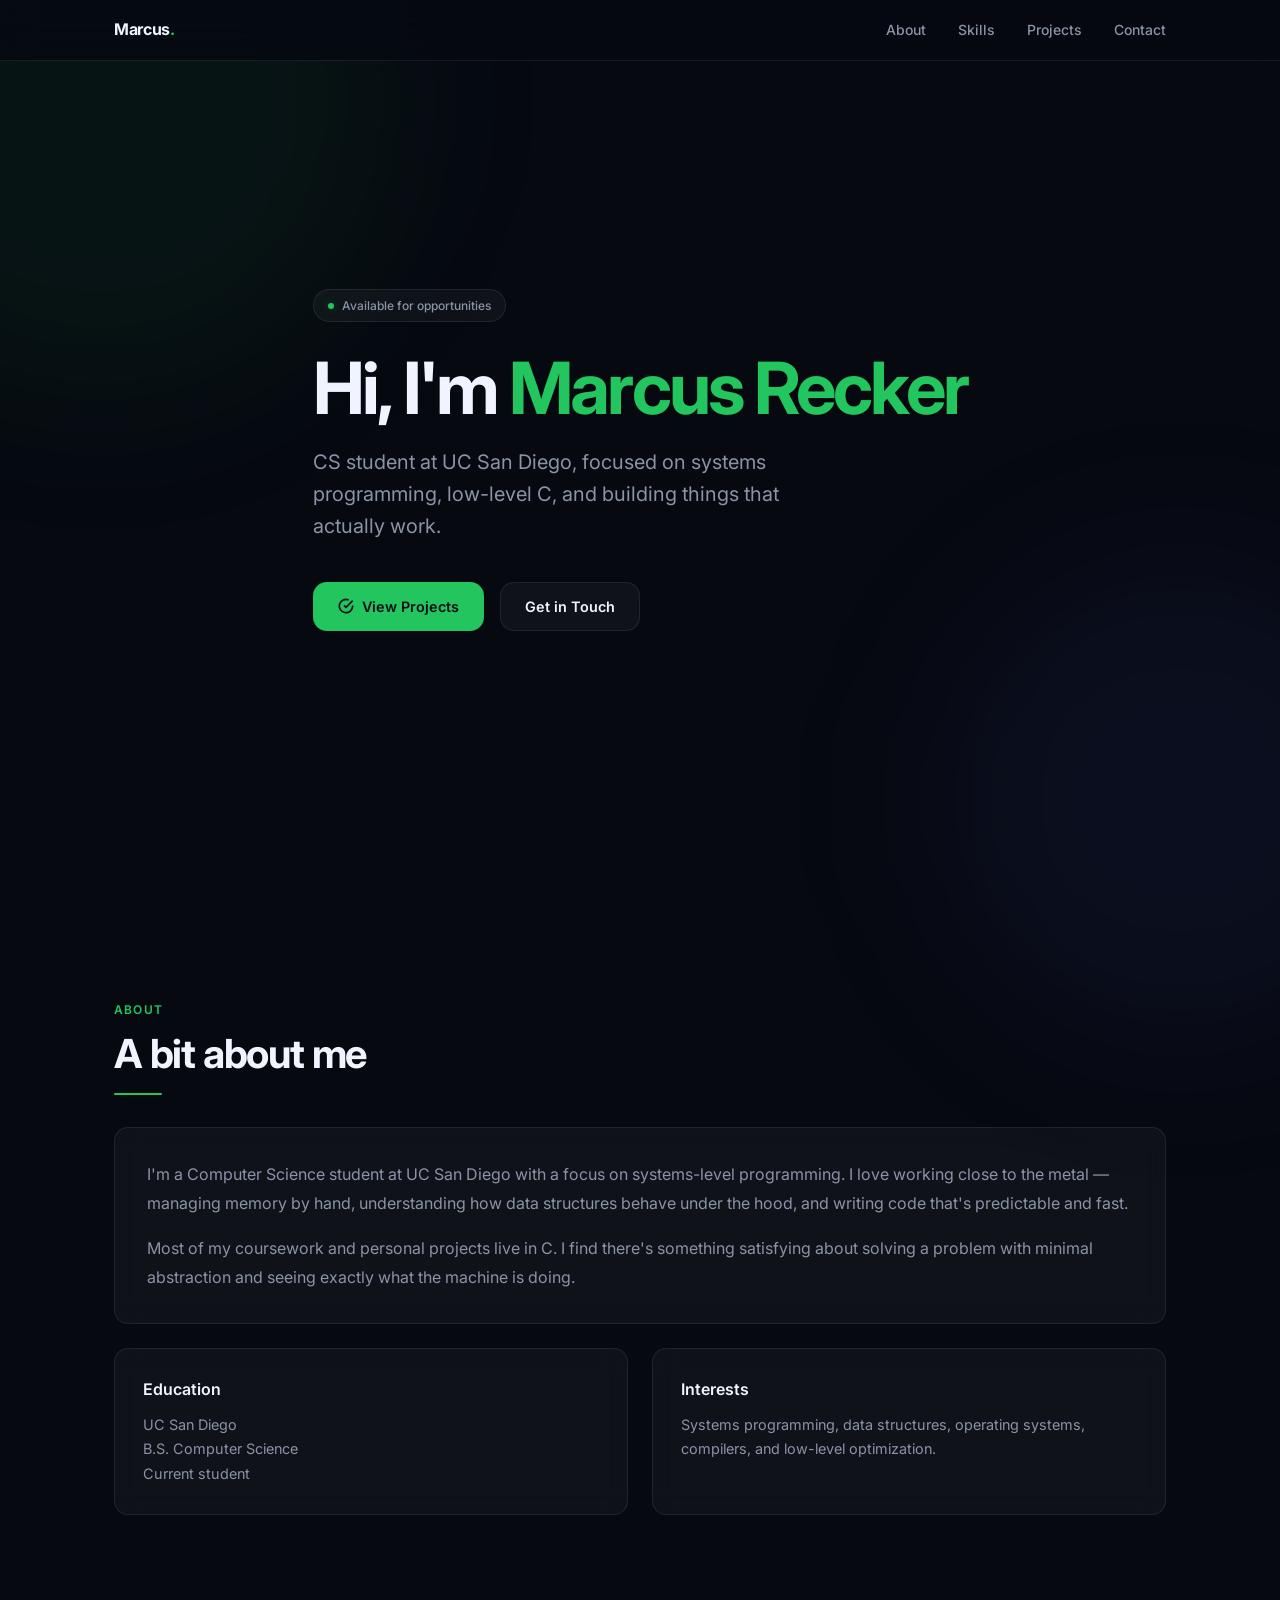
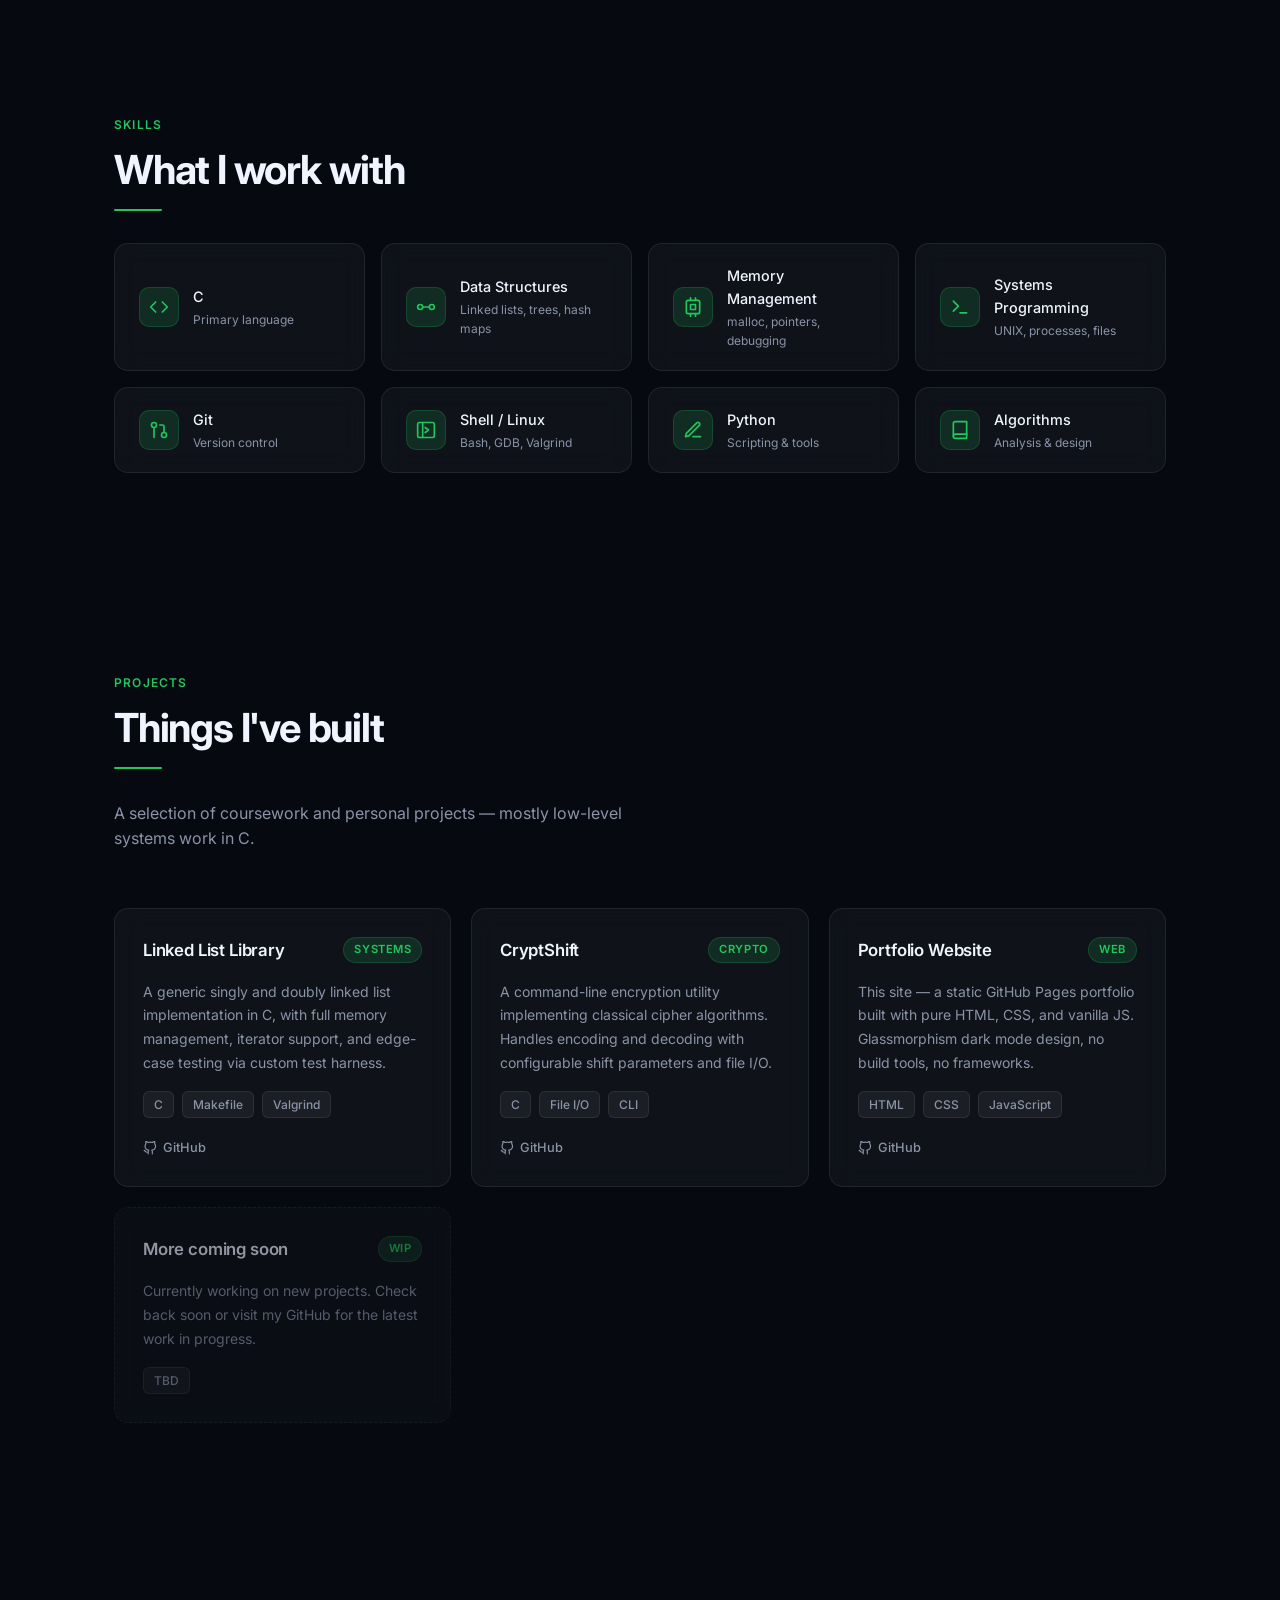
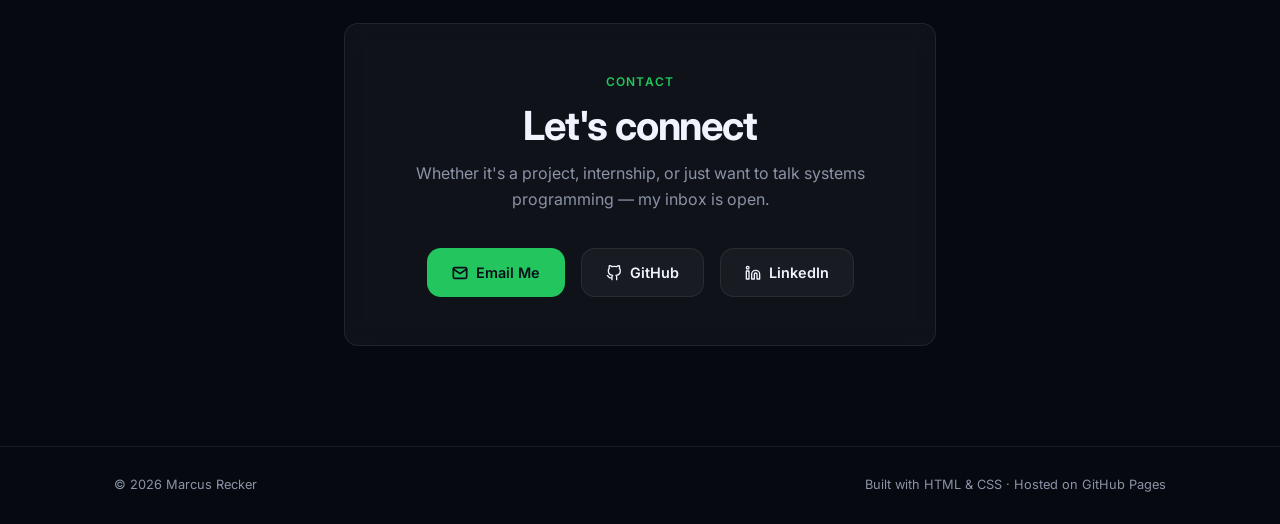
==== index.html @ 0995aa50 "Initial portfolio site" ====
<!DOCTYPE html>
<html lang="en">
<head>
  <meta charset="UTF-8" />
  <meta name="viewport" content="width=device-width, initial-scale=1.0" />
  <title>Marcus Recker — Developer</title>
  <link rel="preconnect" href="https://fonts.googleapis.com" />
  <link rel="preconnect" href="https://fonts.gstatic.com" crossorigin />
  <link href="https://fonts.googleapis.com/css2?family=Inter:wght@300;400;500;600;700&display=swap" rel="stylesheet" />
  <style>
    *, *::before, *::after { box-sizing: border-box; margin: 0; padding: 0; }

    :root {
      --bg:         #0A0E1A;
      --bg-deep:    #060910;
      --surface:    rgba(255,255,255,0.04);
      --surface-hover: rgba(255,255,255,0.07);
      --border:     rgba(255,255,255,0.08);
      --fg:         #F0F4FF;
      --fg-muted:   #8B93A7;
      --accent:     #22C55E;
      --accent-dim: rgba(34,197,94,0.15);
      --accent-glow:rgba(34,197,94,0.25);
      --radius:     14px;
      --ease:       cubic-bezier(0.16,1,0.3,1);
    }

    html { scroll-behavior: smooth; }

    body {
      font-family: 'Inter', sans-serif;
      background: var(--bg-deep);
      color: var(--fg);
      line-height: 1.6;
      min-height: 100dvh;
      overflow-x: hidden;
    }

    /* Ambient background blobs */
    body::before, body::after {
      content: '';
      position: fixed;
      border-radius: 50%;
      filter: blur(80px);
      pointer-events: none;
      z-index: 0;
    }
    body::before {
      width: 600px; height: 600px;
      background: rgba(34,197,94,0.06);
      top: -200px; left: -200px;
      animation: blob1 18s ease-in-out infinite alternate;
    }
    body::after {
      width: 500px; height: 500px;
      background: rgba(99,102,241,0.06);
      bottom: -150px; right: -150px;
      animation: blob2 22s ease-in-out infinite alternate;
    }
    @keyframes blob1 { to { transform: translate(120px, 180px); } }
    @keyframes blob2 { to { transform: translate(-100px, -140px); } }
    @media (prefers-reduced-motion: reduce) {
      body::before, body::after { animation: none; }
    }

    /* Layout */
    .container {
      max-width: 1100px;
      margin: 0 auto;
      padding: 0 24px;
      position: relative;
      z-index: 1;
    }

    /* Nav */
    nav {
      position: fixed;
      top: 0; left: 0; right: 0;
      z-index: 100;
      backdrop-filter: blur(16px);
      -webkit-backdrop-filter: blur(16px);
      background: rgba(6,9,16,0.75);
      border-bottom: 1px solid var(--border);
    }
    nav .container {
      display: flex;
      align-items: center;
      justify-content: space-between;
      height: 60px;
    }
    .nav-logo {
      font-weight: 700;
      font-size: 1rem;
      color: var(--fg);
      text-decoration: none;
      letter-spacing: -0.02em;
    }
    .nav-logo span { color: var(--accent); }
    .nav-links {
      display: flex;
      gap: 32px;
      list-style: none;
    }
    .nav-links a {
      color: var(--fg-muted);
      text-decoration: none;
      font-size: 0.875rem;
      font-weight: 500;
      transition: color 200ms var(--ease);
    }
    .nav-links a:hover { color: var(--fg); }
    .nav-links a:focus-visible {
      outline: 2px solid var(--accent);
      outline-offset: 4px;
      border-radius: 4px;
    }

    /* Sections */
    section { padding: 100px 0; }

    /* Hero */
    #hero {
      min-height: 100dvh;
      display: flex;
      align-items: center;
      padding: 0;
    }
    .hero-inner {
      padding: 80px 0 60px;
    }
    .hero-badge {
      display: inline-flex;
      align-items: center;
      gap: 8px;
      padding: 6px 14px;
      border: 1px solid var(--border);
      border-radius: 100px;
      font-size: 0.75rem;
      font-weight: 500;
      color: var(--fg-muted);
      margin-bottom: 28px;
      background: var(--surface);
    }
    .hero-badge .dot {
      width: 6px; height: 6px;
      border-radius: 50%;
      background: var(--accent);
      box-shadow: 0 0 8px var(--accent-glow);
    }
    h1 {
      font-size: clamp(2.5rem, 6vw, 4.5rem);
      font-weight: 700;
      letter-spacing: -0.04em;
      line-height: 1.05;
      margin-bottom: 20px;
    }
    h1 .accent { color: var(--accent); }
    .hero-tagline {
      font-size: clamp(1rem, 2.5vw, 1.25rem);
      color: var(--fg-muted);
      max-width: 520px;
      margin-bottom: 40px;
      font-weight: 400;
    }
    .hero-ctas {
      display: flex;
      gap: 16px;
      flex-wrap: wrap;
    }
    .btn {
      display: inline-flex;
      align-items: center;
      gap: 8px;
      padding: 12px 24px;
      border-radius: var(--radius);
      font-size: 0.9rem;
      font-weight: 600;
      cursor: pointer;
      text-decoration: none;
      transition: all 200ms var(--ease);
      border: 1px solid transparent;
    }
    .btn:focus-visible { outline: 2px solid var(--accent); outline-offset: 4px; }
    .btn-primary {
      background: var(--accent);
      color: #0A0E1A;
    }
    .btn-primary:hover {
      background: #16a34a;
      box-shadow: 0 0 20px var(--accent-glow);
      transform: translateY(-1px);
    }
    .btn-ghost {
      background: var(--surface);
      color: var(--fg);
      border-color: var(--border);
    }
    .btn-ghost:hover {
      background: var(--surface-hover);
      transform: translateY(-1px);
    }

    /* Section headings */
    .section-label {
      display: block;
      font-size: 0.75rem;
      font-weight: 600;
      letter-spacing: 0.1em;
      text-transform: uppercase;
      color: var(--accent);
      margin-bottom: 12px;
    }
    h2 {
      font-size: clamp(1.75rem, 4vw, 2.5rem);
      font-weight: 700;
      letter-spacing: -0.03em;
      line-height: 1.15;
      margin-bottom: 16px;
    }
    .section-desc {
      color: var(--fg-muted);
      max-width: 560px;
      margin-bottom: 56px;
      font-size: 1rem;
    }

    /* Glass card */
    .glass {
      background: var(--surface);
      border: 1px solid var(--border);
      border-radius: var(--radius);
      backdrop-filter: blur(12px);
      -webkit-backdrop-filter: blur(12px);
      transition: background 200ms var(--ease), transform 200ms var(--ease), box-shadow 200ms var(--ease);
    }
    .glass:hover {
      background: var(--surface-hover);
      transform: translateY(-3px);
      box-shadow: 0 8px 32px rgba(0,0,0,0.3);
    }

    /* About */
    .about-grid {
      display: grid;
      grid-template-columns: 1fr 1fr;
      gap: 24px;
    }
    .about-card {
      padding: 28px;
    }
    .about-card h3 {
      font-size: 1rem;
      font-weight: 600;
      margin-bottom: 10px;
      color: var(--fg);
    }
    .about-card p {
      font-size: 0.9rem;
      color: var(--fg-muted);
      line-height: 1.7;
    }
    .about-main {
      grid-column: 1 / -1;
      padding: 32px;
    }
    .about-main p {
      font-size: 1rem;
      color: var(--fg-muted);
      line-height: 1.8;
    }
    .about-main p + p { margin-top: 16px; }

    /* Skills */
    .skills-grid {
      display: grid;
      grid-template-columns: repeat(auto-fill, minmax(200px, 1fr));
      gap: 16px;
    }
    .skill-card {
      padding: 20px 24px;
      display: flex;
      align-items: center;
      gap: 14px;
    }
    .skill-icon {
      width: 40px; height: 40px;
      border-radius: 10px;
      background: var(--accent-dim);
      border: 1px solid rgba(34,197,94,0.2);
      display: flex;
      align-items: center;
      justify-content: center;
      flex-shrink: 0;
    }
    .skill-icon svg { width: 20px; height: 20px; stroke: var(--accent); }
    .skill-name {
      font-size: 0.9rem;
      font-weight: 500;
      color: var(--fg);
    }
    .skill-sub {
      font-size: 0.75rem;
      color: var(--fg-muted);
      margin-top: 2px;
    }

    /* Projects */
    .projects-grid {
      display: grid;
      grid-template-columns: repeat(auto-fill, minmax(320px, 1fr));
      gap: 20px;
    }
    .project-card {
      padding: 28px;
      display: flex;
      flex-direction: column;
      gap: 16px;
      cursor: default;
    }
    .project-header {
      display: flex;
      align-items: flex-start;
      justify-content: space-between;
      gap: 12px;
    }
    .project-tag {
      display: inline-block;
      padding: 3px 10px;
      border-radius: 100px;
      font-size: 0.7rem;
      font-weight: 600;
      letter-spacing: 0.05em;
      text-transform: uppercase;
      background: var(--accent-dim);
      color: var(--accent);
      border: 1px solid rgba(34,197,94,0.2);
      white-space: nowrap;
    }
    .project-card h3 {
      font-size: 1.05rem;
      font-weight: 600;
      letter-spacing: -0.01em;
    }
    .project-card p {
      font-size: 0.875rem;
      color: var(--fg-muted);
      line-height: 1.7;
      flex: 1;
    }
    .project-tech {
      display: flex;
      flex-wrap: wrap;
      gap: 8px;
    }
    .tech-chip {
      padding: 3px 10px;
      border-radius: 6px;
      font-size: 0.75rem;
      font-weight: 500;
      background: rgba(255,255,255,0.05);
      border: 1px solid var(--border);
      color: var(--fg-muted);
    }
    .project-links {
      display: flex;
      gap: 12px;
      margin-top: 4px;
    }
    .project-link {
      display: inline-flex;
      align-items: center;
      gap: 6px;
      font-size: 0.8rem;
      font-weight: 500;
      color: var(--fg-muted);
      text-decoration: none;
      transition: color 150ms var(--ease);
    }
    .project-link:hover { color: var(--accent); }
    .project-link svg { width: 14px; height: 14px; }
    .project-link:focus-visible { outline: 2px solid var(--accent); outline-offset: 4px; border-radius: 4px; }

    /* Contact */
    #contact .container { max-width: 640px; }
    .contact-card {
      padding: 48px;
      text-align: center;
    }
    .contact-card h2 { margin-bottom: 12px; }
    .contact-card .section-desc { margin: 0 auto 36px; }
    .contact-links {
      display: flex;
      justify-content: center;
      gap: 16px;
      flex-wrap: wrap;
    }

    /* Footer */
    footer {
      border-top: 1px solid var(--border);
      padding: 28px 0;
      position: relative;
      z-index: 1;
    }
    footer .container {
      display: flex;
      align-items: center;
      justify-content: space-between;
      flex-wrap: wrap;
      gap: 12px;
    }
    footer p {
      font-size: 0.8rem;
      color: var(--fg-muted);
    }
    footer a {
      color: var(--fg-muted);
      text-decoration: none;
      transition: color 150ms;
    }
    footer a:hover { color: var(--accent); }

    /* Divider */
    .divider {
      width: 48px; height: 2px;
      background: var(--accent);
      border-radius: 2px;
      margin-bottom: 32px;
    }

    /* Responsive */
    @media (max-width: 768px) {
      .nav-links { display: none; }
      .about-grid { grid-template-columns: 1fr; }
      .about-main { grid-column: auto; }
      .projects-grid { grid-template-columns: 1fr; }
      .contact-card { padding: 32px 24px; }
      section { padding: 72px 0; }
    }

    @media (max-width: 480px) {
      .hero-ctas { flex-direction: column; }
      .skills-grid { grid-template-columns: 1fr 1fr; }
    }
  </style>
</head>
<body>

  <!-- Nav -->
  <nav aria-label="Main navigation">
    <div class="container">
      <a class="nav-logo" href="#hero">Marcus<span>.</span></a>
      <ul class="nav-links">
        <li><a href="#about">About</a></li>
        <li><a href="#skills">Skills</a></li>
        <li><a href="#projects">Projects</a></li>
        <li><a href="#contact">Contact</a></li>
      </ul>
    </div>
  </nav>

  <!-- Hero -->
  <section id="hero">
    <div class="container">
      <div class="hero-inner">
        <div class="hero-badge">
          <span class="dot" aria-hidden="true"></span>
          Available for opportunities
        </div>
        <h1>Hi, I'm <span class="accent">Marcus Recker</span></h1>
        <p class="hero-tagline">
          CS student at UC San Diego, focused on systems programming,
          low-level C, and building things that actually work.
        </p>
        <div class="hero-ctas">
          <a href="#projects" class="btn btn-primary">
            <svg width="16" height="16" viewBox="0 0 24 24" fill="none" stroke="currentColor" stroke-width="2.5" aria-hidden="true"><path d="M22 11.08V12a10 10 0 1 1-5.93-9.14"/><polyline points="22 4 12 14.01 9 11.01"/></svg>
            View Projects
          </a>
          <a href="#contact" class="btn btn-ghost">Get in Touch</a>
        </div>
      </div>
    </div>
  </section>

  <!-- About -->
  <section id="about">
    <div class="container">
      <span class="section-label">About</span>
      <h2>A bit about me</h2>
      <div class="divider"></div>
      <div class="about-grid">
        <div class="glass about-card about-main">
          <p>
            I'm a Computer Science student at UC San Diego with a focus on
            systems-level programming. I love working close to the metal —
            managing memory by hand, understanding how data structures
            behave under the hood, and writing code that's predictable and fast.
          </p>
          <p>
            Most of my coursework and personal projects live in C. I find
            there's something satisfying about solving a problem with minimal
            abstraction and seeing exactly what the machine is doing.
          </p>
        </div>
        <div class="glass about-card">
          <h3>Education</h3>
          <p>UC San Diego<br/>B.S. Computer Science<br/>Current student</p>
        </div>
        <div class="glass about-card">
          <h3>Interests</h3>
          <p>Systems programming, data structures, operating systems, compilers, and low-level optimization.</p>
        </div>
      </div>
    </div>
  </section>

  <!-- Skills -->
  <section id="skills">
    <div class="container">
      <span class="section-label">Skills</span>
      <h2>What I work with</h2>
      <div class="divider"></div>
      <div class="skills-grid">

        <div class="glass skill-card">
          <div class="skill-icon" aria-hidden="true">
            <!-- C / code icon -->
            <svg viewBox="0 0 24 24" fill="none" stroke-width="2" stroke-linecap="round" stroke-linejoin="round"><polyline points="16 18 22 12 16 6"/><polyline points="8 6 2 12 8 18"/></svg>
          </div>
          <div>
            <div class="skill-name">C</div>
            <div class="skill-sub">Primary language</div>
          </div>
        </div>

        <div class="glass skill-card">
          <div class="skill-icon" aria-hidden="true">
            <!-- linked list / nodes icon -->
            <svg viewBox="0 0 24 24" fill="none" stroke-width="2" stroke-linecap="round" stroke-linejoin="round"><circle cx="5" cy="12" r="3"/><circle cx="19" cy="12" r="3"/><line x1="8" y1="12" x2="16" y2="12"/></svg>
          </div>
          <div>
            <div class="skill-name">Data Structures</div>
            <div class="skill-sub">Linked lists, trees, hash maps</div>
          </div>
        </div>

        <div class="glass skill-card">
          <div class="skill-icon" aria-hidden="true">
            <!-- memory / chip icon -->
            <svg viewBox="0 0 24 24" fill="none" stroke-width="2" stroke-linecap="round" stroke-linejoin="round"><rect x="4" y="4" width="16" height="16" rx="2"/><rect x="9" y="9" width="6" height="6"/><line x1="9" y1="1" x2="9" y2="4"/><line x1="15" y1="1" x2="15" y2="4"/><line x1="9" y1="20" x2="9" y2="23"/><line x1="15" y1="20" x2="15" y2="23"/></svg>
          </div>
          <div>
            <div class="skill-name">Memory Management</div>
            <div class="skill-sub">malloc, pointers, debugging</div>
          </div>
        </div>

        <div class="glass skill-card">
          <div class="skill-icon" aria-hidden="true">
            <!-- terminal icon -->
            <svg viewBox="0 0 24 24" fill="none" stroke-width="2" stroke-linecap="round" stroke-linejoin="round"><polyline points="4 17 10 11 4 5"/><line x1="12" y1="19" x2="20" y2="19"/></svg>
          </div>
          <div>
            <div class="skill-name">Systems Programming</div>
            <div class="skill-sub">UNIX, processes, files</div>
          </div>
        </div>

        <div class="glass skill-card">
          <div class="skill-icon" aria-hidden="true">
            <!-- git icon -->
            <svg viewBox="0 0 24 24" fill="none" stroke-width="2" stroke-linecap="round" stroke-linejoin="round"><circle cx="18" cy="18" r="3"/><circle cx="6" cy="6" r="3"/><path d="M13 6h3a2 2 0 0 1 2 2v7"/><line x1="6" y1="9" x2="6" y2="21"/></svg>
          </div>
          <div>
            <div class="skill-name">Git</div>
            <div class="skill-sub">Version control</div>
          </div>
        </div>

        <div class="glass skill-card">
          <div class="skill-icon" aria-hidden="true">
            <!-- shell icon -->
            <svg viewBox="0 0 24 24" fill="none" stroke-width="2" stroke-linecap="round" stroke-linejoin="round"><rect x="2" y="3" width="20" height="18" rx="2"/><line x1="8" y1="21" x2="8" y2="3"/><path d="M11 9l4 3-4 3"/></svg>
          </div>
          <div>
            <div class="skill-name">Shell / Linux</div>
            <div class="skill-sub">Bash, GDB, Valgrind</div>
          </div>
        </div>

        <div class="glass skill-card">
          <div class="skill-icon" aria-hidden="true">
            <svg viewBox="0 0 24 24" fill="none" stroke-width="2" stroke-linecap="round" stroke-linejoin="round"><path d="M12 20h9"/><path d="M16.5 3.5a2.121 2.121 0 0 1 3 3L7 19l-4 1 1-4L16.5 3.5z"/></svg>
          </div>
          <div>
            <div class="skill-name">Python</div>
            <div class="skill-sub">Scripting &amp; tools</div>
          </div>
        </div>

        <div class="glass skill-card">
          <div class="skill-icon" aria-hidden="true">
            <svg viewBox="0 0 24 24" fill="none" stroke-width="2" stroke-linecap="round" stroke-linejoin="round"><path d="M4 19.5A2.5 2.5 0 0 1 6.5 17H20"/><path d="M6.5 2H20v20H6.5A2.5 2.5 0 0 1 4 19.5v-15A2.5 2.5 0 0 1 6.5 2z"/></svg>
          </div>
          <div>
            <div class="skill-name">Algorithms</div>
            <div class="skill-sub">Analysis &amp; design</div>
          </div>
        </div>

      </div>
    </div>
  </section>

  <!-- Projects -->
  <section id="projects">
    <div class="container">
      <span class="section-label">Projects</span>
      <h2>Things I've built</h2>
      <div class="divider"></div>
      <p class="section-desc">A selection of coursework and personal projects — mostly low-level systems work in C.</p>
      <div class="projects-grid">

        <article class="glass project-card">
          <div class="project-header">
            <h3>Linked List Library</h3>
            <span class="project-tag">Systems</span>
          </div>
          <p>
            A generic singly and doubly linked list implementation in C, with
            full memory management, iterator support, and edge-case testing
            via custom test harness.
          </p>
          <div class="project-tech">
            <span class="tech-chip">C</span>
            <span class="tech-chip">Makefile</span>
            <span class="tech-chip">Valgrind</span>
          </div>
          <div class="project-links">
            <a href="https://github.com/Cryptshift" class="project-link" aria-label="View source code">
              <svg viewBox="0 0 24 24" fill="none" stroke="currentColor" stroke-width="2" stroke-linecap="round" stroke-linejoin="round" aria-hidden="true"><path d="M9 19c-5 1.5-5-2.5-7-3m14 6v-3.87a3.37 3.37 0 0 0-.94-2.61c3.14-.35 6.44-1.54 6.44-7A5.44 5.44 0 0 0 20 4.77 5.07 5.07 0 0 0 19.91 1S18.73.65 16 2.48a13.38 13.38 0 0 0-7 0C6.27.65 5.09 1 5.09 1A5.07 5.07 0 0 0 5 4.77a5.44 5.44 0 0 0-1.5 3.78c0 5.42 3.3 6.61 6.44 7A3.37 3.37 0 0 0 9 18.13V22"/></svg>
              GitHub
            </a>
          </div>
        </article>

        <article class="glass project-card">
          <div class="project-header">
            <h3>CryptShift</h3>
            <span class="project-tag">Crypto</span>
          </div>
          <p>
            A command-line encryption utility implementing classical
            cipher algorithms. Handles encoding and decoding with
            configurable shift parameters and file I/O.
          </p>
          <div class="project-tech">
            <span class="tech-chip">C</span>
            <span class="tech-chip">File I/O</span>
            <span class="tech-chip">CLI</span>
          </div>
          <div class="project-links">
            <a href="https://github.com/Cryptshift" class="project-link" aria-label="View source code">
              <svg viewBox="0 0 24 24" fill="none" stroke="currentColor" stroke-width="2" stroke-linecap="round" stroke-linejoin="round" aria-hidden="true"><path d="M9 19c-5 1.5-5-2.5-7-3m14 6v-3.87a3.37 3.37 0 0 0-.94-2.61c3.14-.35 6.44-1.54 6.44-7A5.44 5.44 0 0 0 20 4.77 5.07 5.07 0 0 0 19.91 1S18.73.65 16 2.48a13.38 13.38 0 0 0-7 0C6.27.65 5.09 1 5.09 1A5.07 5.07 0 0 0 5 4.77a5.44 5.44 0 0 0-1.5 3.78c0 5.42 3.3 6.61 6.44 7A3.37 3.37 0 0 0 9 18.13V22"/></svg>
              GitHub
            </a>
          </div>
        </article>

        <article class="glass project-card">
          <div class="project-header">
            <h3>Portfolio Website</h3>
            <span class="project-tag">Web</span>
          </div>
          <p>
            This site — a static GitHub Pages portfolio built with pure
            HTML, CSS, and vanilla JS. Glassmorphism dark mode design,
            no build tools, no frameworks.
          </p>
          <div class="project-tech">
            <span class="tech-chip">HTML</span>
            <span class="tech-chip">CSS</span>
            <span class="tech-chip">JavaScript</span>
          </div>
          <div class="project-links">
            <a href="https://github.com/Cryptshift" class="project-link" aria-label="View source code">
              <svg viewBox="0 0 24 24" fill="none" stroke="currentColor" stroke-width="2" stroke-linecap="round" stroke-linejoin="round" aria-hidden="true"><path d="M9 19c-5 1.5-5-2.5-7-3m14 6v-3.87a3.37 3.37 0 0 0-.94-2.61c3.14-.35 6.44-1.54 6.44-7A5.44 5.44 0 0 0 20 4.77 5.07 5.07 0 0 0 19.91 1S18.73.65 16 2.48a13.38 13.38 0 0 0-7 0C6.27.65 5.09 1 5.09 1A5.07 5.07 0 0 0 5 4.77a5.44 5.44 0 0 0-1.5 3.78c0 5.42 3.3 6.61 6.44 7A3.37 3.37 0 0 0 9 18.13V22"/></svg>
              GitHub
            </a>
          </div>
        </article>

        <!-- Placeholder card -->
        <article class="glass project-card" style="border-style: dashed; opacity: 0.6;">
          <div class="project-header">
            <h3>More coming soon</h3>
            <span class="project-tag">WIP</span>
          </div>
          <p>
            Currently working on new projects. Check back soon or
            visit my GitHub for the latest work in progress.
          </p>
          <div class="project-tech">
            <span class="tech-chip">TBD</span>
          </div>
        </article>

      </div>
    </div>
  </section>

  <!-- Contact -->
  <section id="contact">
    <div class="container">
      <div class="glass contact-card">
        <span class="section-label" style="display:block;margin-bottom:12px;">Contact</span>
        <h2>Let's connect</h2>
        <p class="section-desc">
          Whether it's a project, internship, or just want to talk systems programming —
          my inbox is open.
        </p>
        <div class="contact-links">
          <a href="mailto:marcusarecker@gmail.com" class="btn btn-primary">
            <svg width="16" height="16" viewBox="0 0 24 24" fill="none" stroke="currentColor" stroke-width="2.5" stroke-linecap="round" stroke-linejoin="round" aria-hidden="true"><path d="M4 4h16c1.1 0 2 .9 2 2v12c0 1.1-.9 2-2 2H4c-1.1 0-2-.9-2-2V6c0-1.1.9-2 2-2z"/><polyline points="22,6 12,13 2,6"/></svg>
            Email Me
          </a>
          <a href="https://github.com/Cryptshift" target="_blank" rel="noopener noreferrer" class="btn btn-ghost">
            <svg width="16" height="16" viewBox="0 0 24 24" fill="none" stroke="currentColor" stroke-width="2" stroke-linecap="round" stroke-linejoin="round" aria-hidden="true"><path d="M9 19c-5 1.5-5-2.5-7-3m14 6v-3.87a3.37 3.37 0 0 0-.94-2.61c3.14-.35 6.44-1.54 6.44-7A5.44 5.44 0 0 0 20 4.77 5.07 5.07 0 0 0 19.91 1S18.73.65 16 2.48a13.38 13.38 0 0 0-7 0C6.27.65 5.09 1 5.09 1A5.07 5.07 0 0 0 5 4.77a5.44 5.44 0 0 0-1.5 3.78c0 5.42 3.3 6.61 6.44 7A3.37 3.37 0 0 0 9 18.13V22"/></svg>
            GitHub
          </a>
          <a href="https://linkedin.com/" target="_blank" rel="noopener noreferrer" class="btn btn-ghost">
            <svg width="16" height="16" viewBox="0 0 24 24" fill="none" stroke="currentColor" stroke-width="2" stroke-linecap="round" stroke-linejoin="round" aria-hidden="true"><path d="M16 8a6 6 0 0 1 6 6v7h-4v-7a2 2 0 0 0-2-2 2 2 0 0 0-2 2v7h-4v-7a6 6 0 0 1 6-6z"/><rect x="2" y="9" width="4" height="12"/><circle cx="4" cy="4" r="2"/></svg>
            LinkedIn
          </a>
        </div>
      </div>
    </div>
  </section>

  <!-- Footer -->
  <footer>
    <div class="container">
      <p>© 2026 Marcus Recker</p>
      <p>Built with HTML &amp; CSS · Hosted on <a href="https://pages.github.com" target="_blank" rel="noopener noreferrer">GitHub Pages</a></p>
    </div>
  </footer>

  <script>
    // Smooth active nav highlight on scroll
    const sections = document.querySelectorAll('section[id]');
    const navLinks = document.querySelectorAll('.nav-links a');

    const observer = new IntersectionObserver((entries) => {
      entries.forEach(entry => {
        if (entry.isIntersecting) {
          navLinks.forEach(link => {
            link.style.color = link.getAttribute('href') === '#' + entry.target.id
              ? 'var(--fg)'
              : '';
          });
        }
      });
    }, { rootMargin: '-40% 0px -55% 0px' });

    sections.forEach(s => observer.observe(s));
  </script>

</body>
</html>
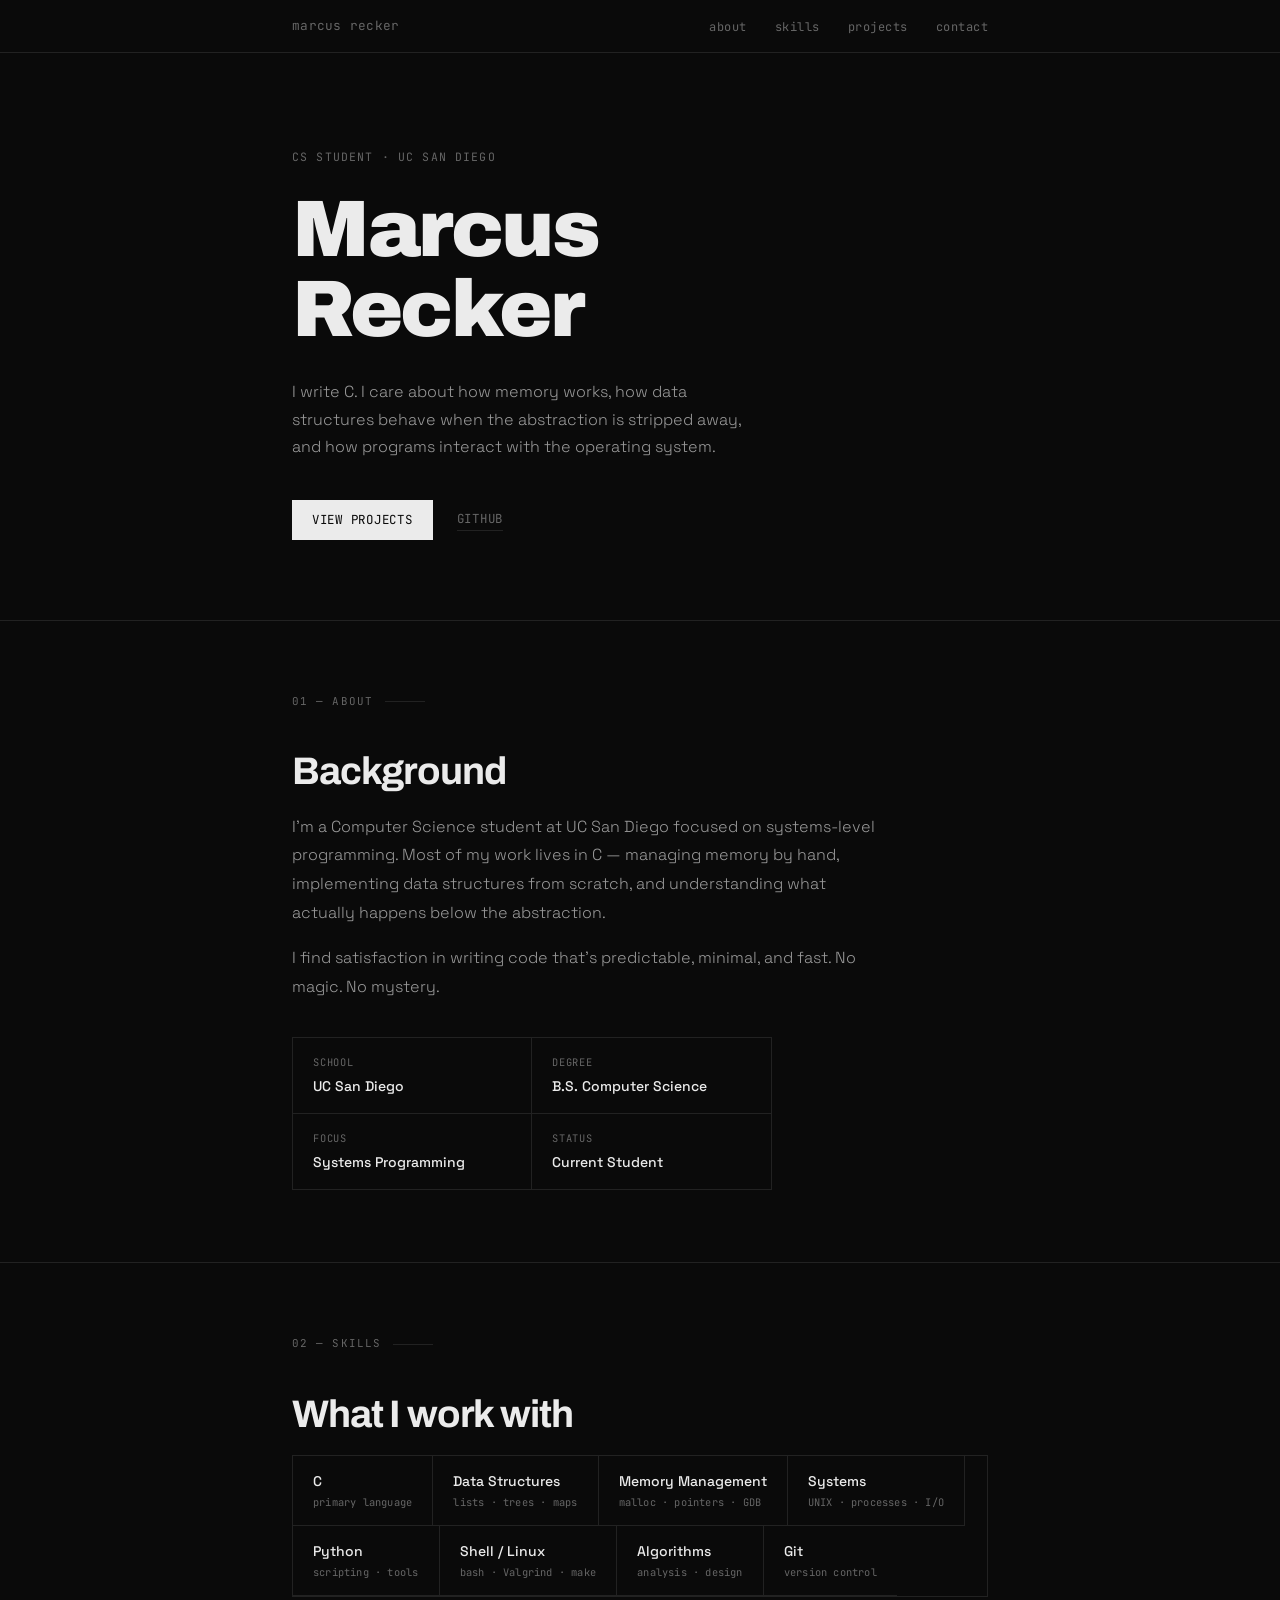
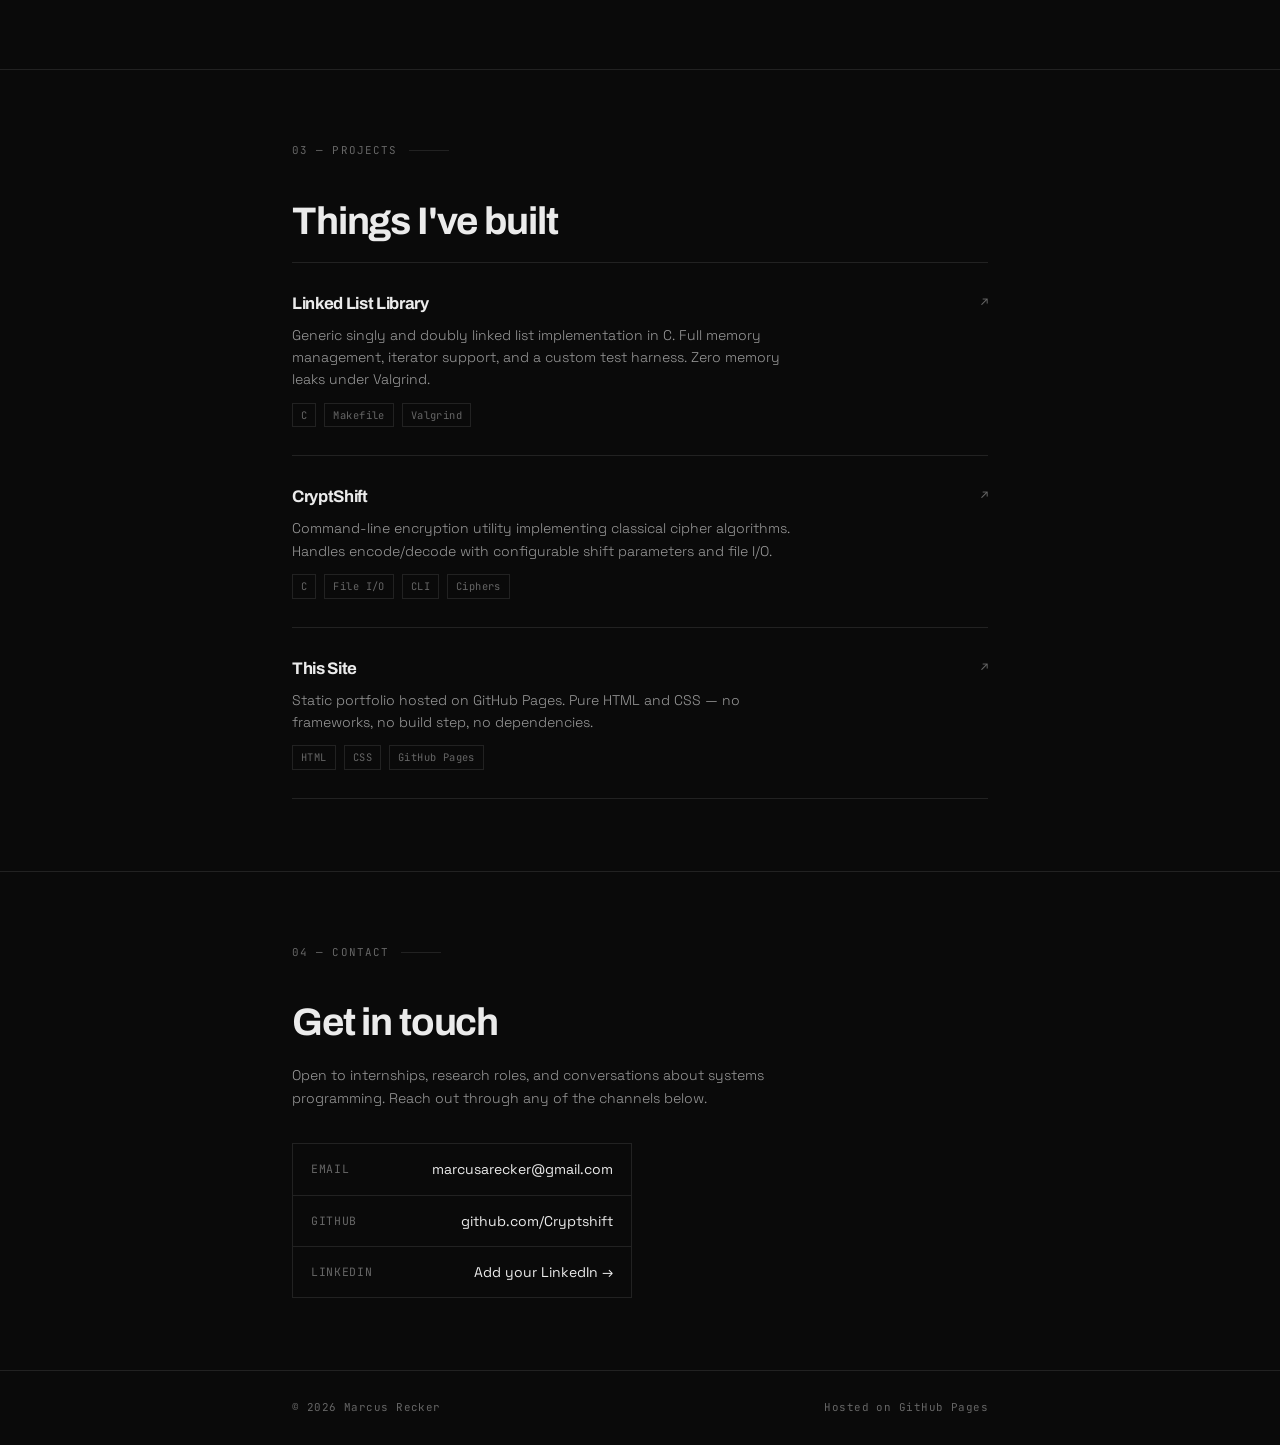
==== commit e2e00741: "Redesign: clean typographic layout, no gradients or blobs" ====
--- a/index.html
+++ b/index.html
@@ -3,768 +3,586 @@
 <head>
   <meta charset="UTF-8" />
   <meta name="viewport" content="width=device-width, initial-scale=1.0" />
-  <title>Marcus Recker — Developer</title>
+  <title>Marcus Recker</title>
   <link rel="preconnect" href="https://fonts.googleapis.com" />
   <link rel="preconnect" href="https://fonts.gstatic.com" crossorigin />
-  <link href="https://fonts.googleapis.com/css2?family=Inter:wght@300;400;500;600;700&display=swap" rel="stylesheet" />
+  <link href="https://fonts.googleapis.com/css2?family=Archivo:wght@400;500;700;900&family=Space+Grotesk:wght@300;400;500&family=JetBrains+Mono:wght@400;500&display=swap" rel="stylesheet" />
   <style>
     *, *::before, *::after { box-sizing: border-box; margin: 0; padding: 0; }
 
     :root {
-      --bg:         #0A0E1A;
-      --bg-deep:    #060910;
-      --surface:    rgba(255,255,255,0.04);
-      --surface-hover: rgba(255,255,255,0.07);
-      --border:     rgba(255,255,255,0.08);
-      --fg:         #F0F4FF;
-      --fg-muted:   #8B93A7;
-      --accent:     #22C55E;
-      --accent-dim: rgba(34,197,94,0.15);
-      --accent-glow:rgba(34,197,94,0.25);
-      --radius:     14px;
-      --ease:       cubic-bezier(0.16,1,0.3,1);
-    }
-
-    html { scroll-behavior: smooth; }
+      --bg:       #0A0A0A;
+      --fg:       #EBEBEB;
+      --fg-dim:   #666;
+      --fg-mid:   #999;
+      --border:   #222;
+      --accent:   #EBEBEB;
+      --accent-blue: #4A7CF7;
+      --mono:     'JetBrains Mono', monospace;
+      --sans:     'Space Grotesk', sans-serif;
+      --heading:  'Archivo', sans-serif;
+    }
+
+    html { scroll-behavior: smooth; color-scheme: dark; }
 
     body {
-      font-family: 'Inter', sans-serif;
-      background: var(--bg-deep);
-      color: var(--fg);
+      background: var(--bg);
+      color: var(--fg);
+      font-family: var(--sans);
+      font-size: 1rem;
       line-height: 1.6;
-      min-height: 100dvh;
-      overflow-x: hidden;
-    }
-
-    /* Ambient background blobs */
-    body::before, body::after {
-      content: '';
-      position: fixed;
-      border-radius: 50%;
-      filter: blur(80px);
-      pointer-events: none;
-      z-index: 0;
-    }
-    body::before {
-      width: 600px; height: 600px;
-      background: rgba(34,197,94,0.06);
-      top: -200px; left: -200px;
-      animation: blob1 18s ease-in-out infinite alternate;
-    }
-    body::after {
-      width: 500px; height: 500px;
-      background: rgba(99,102,241,0.06);
-      bottom: -150px; right: -150px;
-      animation: blob2 22s ease-in-out infinite alternate;
-    }
-    @keyframes blob1 { to { transform: translate(120px, 180px); } }
-    @keyframes blob2 { to { transform: translate(-100px, -140px); } }
-    @media (prefers-reduced-motion: reduce) {
-      body::before, body::after { animation: none; }
-    }
-
-    /* Layout */
-    .container {
-      max-width: 1100px;
+      font-weight: 400;
+      -webkit-font-smoothing: antialiased;
+    }
+
+    a { color: inherit; text-decoration: none; }
+    a:focus-visible { outline: 1px solid var(--fg); outline-offset: 4px; }
+
+    /* ── Layout ── */
+    .wrap {
+      max-width: 760px;
       margin: 0 auto;
-      padding: 0 24px;
-      position: relative;
-      z-index: 1;
-    }
-
-    /* Nav */
+      padding: 0 32px;
+    }
+
+    /* ── Nav ── */
     nav {
       position: fixed;
       top: 0; left: 0; right: 0;
       z-index: 100;
-      backdrop-filter: blur(16px);
-      -webkit-backdrop-filter: blur(16px);
-      background: rgba(6,9,16,0.75);
-      border-bottom: 1px solid var(--border);
-    }
-    nav .container {
+      border-bottom: 1px solid var(--border);
+      background: var(--bg);
+    }
+    nav .wrap {
       display: flex;
       align-items: center;
       justify-content: space-between;
-      height: 60px;
-    }
-    .nav-logo {
+      height: 52px;
+    }
+    .nav-name {
+      font-family: var(--mono);
+      font-size: 0.8rem;
+      color: var(--fg-dim);
+      letter-spacing: 0.02em;
+    }
+    .nav-links {
+      display: flex;
+      gap: 28px;
+      list-style: none;
+    }
+    .nav-links a {
+      font-family: var(--mono);
+      font-size: 0.75rem;
+      color: var(--fg-dim);
+      letter-spacing: 0.04em;
+      transition: color 120ms;
+    }
+    .nav-links a:hover { color: var(--fg); }
+
+    /* ── Page ── */
+    main { padding-top: 52px; }
+
+    /* ── Hero ── */
+    #hero {
+      padding: 96px 0 80px;
+      border-bottom: 1px solid var(--border);
+    }
+    .hero-label {
+      font-family: var(--mono);
+      font-size: 0.72rem;
+      color: var(--fg-dim);
+      letter-spacing: 0.1em;
+      text-transform: uppercase;
+      margin-bottom: 24px;
+    }
+    h1 {
+      font-family: var(--heading);
+      font-size: clamp(2.8rem, 7vw, 5rem);
+      font-weight: 900;
+      line-height: 1.0;
+      letter-spacing: -0.03em;
+      color: var(--fg);
+      margin-bottom: 28px;
+    }
+    .hero-desc {
+      font-size: 1rem;
+      color: var(--fg-mid);
+      max-width: 480px;
+      line-height: 1.7;
+      margin-bottom: 40px;
+      font-weight: 300;
+    }
+    .hero-links {
+      display: flex;
+      gap: 24px;
+      align-items: center;
+    }
+    .link-primary {
+      font-family: var(--mono);
+      font-size: 0.78rem;
+      letter-spacing: 0.06em;
+      text-transform: uppercase;
+      color: var(--bg);
+      background: var(--fg);
+      padding: 10px 20px;
+      transition: opacity 150ms;
+    }
+    .link-primary:hover { opacity: 0.85; }
+    .link-ghost {
+      font-family: var(--mono);
+      font-size: 0.78rem;
+      letter-spacing: 0.06em;
+      text-transform: uppercase;
+      color: var(--fg-dim);
+      border-bottom: 1px solid var(--border);
+      padding-bottom: 1px;
+      transition: color 150ms, border-color 150ms;
+    }
+    .link-ghost:hover { color: var(--fg); border-color: var(--fg-dim); }
+
+    /* ── Sections ── */
+    section {
+      padding: 72px 0;
+      border-bottom: 1px solid var(--border);
+    }
+    .section-num {
+      font-family: var(--mono);
+      font-size: 0.68rem;
+      color: var(--fg-dim);
+      letter-spacing: 0.1em;
+      text-transform: uppercase;
+      margin-bottom: 40px;
+      display: flex;
+      align-items: center;
+      gap: 12px;
+    }
+    .section-num::after {
+      content: '';
+      display: block;
+      height: 1px;
+      width: 40px;
+      background: var(--border);
+    }
+    h2 {
+      font-family: var(--heading);
+      font-size: clamp(1.6rem, 4vw, 2.4rem);
       font-weight: 700;
+      letter-spacing: -0.03em;
+      line-height: 1.1;
+      color: var(--fg);
+      margin-bottom: 20px;
+    }
+
+    /* ── About ── */
+    .about-text {
       font-size: 1rem;
-      color: var(--fg);
-      text-decoration: none;
-      letter-spacing: -0.02em;
-    }
-    .nav-logo span { color: var(--accent); }
-    .nav-links {
-      display: flex;
-      gap: 32px;
-      list-style: none;
-    }
-    .nav-links a {
-      color: var(--fg-muted);
-      text-decoration: none;
+      color: var(--fg-mid);
+      line-height: 1.8;
+      font-weight: 300;
+      max-width: 600px;
+    }
+    .about-text + .about-text { margin-top: 16px; }
+    .about-meta {
+      margin-top: 36px;
+      display: grid;
+      grid-template-columns: 1fr 1fr;
+      gap: 0;
+      border: 1px solid var(--border);
+      max-width: 480px;
+    }
+    .meta-item {
+      padding: 16px 20px;
+      border-right: 1px solid var(--border);
+      border-bottom: 1px solid var(--border);
+    }
+    .meta-item:nth-child(2n) { border-right: none; }
+    .meta-item:nth-last-child(-n+2) { border-bottom: none; }
+    .meta-label {
+      font-family: var(--mono);
+      font-size: 0.65rem;
+      color: var(--fg-dim);
+      letter-spacing: 0.08em;
+      text-transform: uppercase;
+      margin-bottom: 4px;
+    }
+    .meta-value {
+      font-size: 0.875rem;
+      color: var(--fg);
+      font-weight: 500;
+    }
+
+    /* ── Skills ── */
+    .skills-list {
+      display: flex;
+      flex-wrap: wrap;
+      gap: 0;
+      border: 1px solid var(--border);
+    }
+    .skill-item {
+      padding: 14px 20px;
+      border-right: 1px solid var(--border);
+      border-bottom: 1px solid var(--border);
+    }
+    .skill-item:last-child { border-right: none; }
+    .skill-name {
       font-size: 0.875rem;
       font-weight: 500;
-      transition: color 200ms var(--ease);
-    }
-    .nav-links a:hover { color: var(--fg); }
-    .nav-links a:focus-visible {
-      outline: 2px solid var(--accent);
-      outline-offset: 4px;
-      border-radius: 4px;
-    }
-
-    /* Sections */
-    section { padding: 100px 0; }
-
-    /* Hero */
-    #hero {
-      min-height: 100dvh;
-      display: flex;
-      align-items: center;
-      padding: 0;
-    }
-    .hero-inner {
-      padding: 80px 0 60px;
-    }
-    .hero-badge {
-      display: inline-flex;
-      align-items: center;
-      gap: 8px;
-      padding: 6px 14px;
-      border: 1px solid var(--border);
-      border-radius: 100px;
-      font-size: 0.75rem;
-      font-weight: 500;
-      color: var(--fg-muted);
-      margin-bottom: 28px;
-      background: var(--surface);
-    }
-    .hero-badge .dot {
-      width: 6px; height: 6px;
-      border-radius: 50%;
-      background: var(--accent);
-      box-shadow: 0 0 8px var(--accent-glow);
-    }
-    h1 {
-      font-size: clamp(2.5rem, 6vw, 4.5rem);
+      color: var(--fg);
+      margin-bottom: 2px;
+    }
+    .skill-note {
+      font-family: var(--mono);
+      font-size: 0.65rem;
+      color: var(--fg-dim);
+      letter-spacing: 0.02em;
+    }
+
+    /* ── Projects ── */
+    .project-list { display: flex; flex-direction: column; }
+    .project-row {
+      display: grid;
+      grid-template-columns: 1fr auto;
+      align-items: start;
+      gap: 24px;
+      padding: 28px 0;
+      border-bottom: 1px solid var(--border);
+      transition: opacity 150ms;
+    }
+    .project-row:first-child { border-top: 1px solid var(--border); }
+    .project-row:hover { opacity: 0.75; }
+    .project-row:hover .project-arrow { transform: translateX(3px); }
+    .project-title {
+      font-family: var(--heading);
+      font-size: 1.05rem;
       font-weight: 700;
-      letter-spacing: -0.04em;
-      line-height: 1.05;
-      margin-bottom: 20px;
-    }
-    h1 .accent { color: var(--accent); }
-    .hero-tagline {
-      font-size: clamp(1rem, 2.5vw, 1.25rem);
-      color: var(--fg-muted);
+      letter-spacing: -0.02em;
+      color: var(--fg);
+      margin-bottom: 6px;
+    }
+    .project-desc {
+      font-size: 0.875rem;
+      color: var(--fg-mid);
+      line-height: 1.6;
+      font-weight: 300;
+      margin-bottom: 12px;
       max-width: 520px;
-      margin-bottom: 40px;
-      font-weight: 400;
-    }
-    .hero-ctas {
-      display: flex;
-      gap: 16px;
-      flex-wrap: wrap;
-    }
-    .btn {
-      display: inline-flex;
-      align-items: center;
-      gap: 8px;
-      padding: 12px 24px;
-      border-radius: var(--radius);
-      font-size: 0.9rem;
-      font-weight: 600;
-      cursor: pointer;
-      text-decoration: none;
-      transition: all 200ms var(--ease);
-      border: 1px solid transparent;
-    }
-    .btn:focus-visible { outline: 2px solid var(--accent); outline-offset: 4px; }
-    .btn-primary {
-      background: var(--accent);
-      color: #0A0E1A;
-    }
-    .btn-primary:hover {
-      background: #16a34a;
-      box-shadow: 0 0 20px var(--accent-glow);
-      transform: translateY(-1px);
-    }
-    .btn-ghost {
-      background: var(--surface);
-      color: var(--fg);
-      border-color: var(--border);
-    }
-    .btn-ghost:hover {
-      background: var(--surface-hover);
-      transform: translateY(-1px);
-    }
-
-    /* Section headings */
-    .section-label {
-      display: block;
-      font-size: 0.75rem;
-      font-weight: 600;
-      letter-spacing: 0.1em;
-      text-transform: uppercase;
-      color: var(--accent);
-      margin-bottom: 12px;
-    }
-    h2 {
-      font-size: clamp(1.75rem, 4vw, 2.5rem);
-      font-weight: 700;
-      letter-spacing: -0.03em;
-      line-height: 1.15;
-      margin-bottom: 16px;
-    }
-    .section-desc {
-      color: var(--fg-muted);
-      max-width: 560px;
-      margin-bottom: 56px;
-      font-size: 1rem;
-    }
-
-    /* Glass card */
-    .glass {
-      background: var(--surface);
-      border: 1px solid var(--border);
-      border-radius: var(--radius);
-      backdrop-filter: blur(12px);
-      -webkit-backdrop-filter: blur(12px);
-      transition: background 200ms var(--ease), transform 200ms var(--ease), box-shadow 200ms var(--ease);
-    }
-    .glass:hover {
-      background: var(--surface-hover);
-      transform: translateY(-3px);
-      box-shadow: 0 8px 32px rgba(0,0,0,0.3);
-    }
-
-    /* About */
-    .about-grid {
-      display: grid;
-      grid-template-columns: 1fr 1fr;
-      gap: 24px;
-    }
-    .about-card {
-      padding: 28px;
-    }
-    .about-card h3 {
-      font-size: 1rem;
-      font-weight: 600;
-      margin-bottom: 10px;
-      color: var(--fg);
-    }
-    .about-card p {
-      font-size: 0.9rem;
-      color: var(--fg-muted);
-      line-height: 1.7;
-    }
-    .about-main {
-      grid-column: 1 / -1;
-      padding: 32px;
-    }
-    .about-main p {
-      font-size: 1rem;
-      color: var(--fg-muted);
-      line-height: 1.8;
-    }
-    .about-main p + p { margin-top: 16px; }
-
-    /* Skills */
-    .skills-grid {
-      display: grid;
-      grid-template-columns: repeat(auto-fill, minmax(200px, 1fr));
-      gap: 16px;
-    }
-    .skill-card {
-      padding: 20px 24px;
-      display: flex;
-      align-items: center;
-      gap: 14px;
-    }
-    .skill-icon {
-      width: 40px; height: 40px;
-      border-radius: 10px;
-      background: var(--accent-dim);
-      border: 1px solid rgba(34,197,94,0.2);
-      display: flex;
-      align-items: center;
-      justify-content: center;
-      flex-shrink: 0;
-    }
-    .skill-icon svg { width: 20px; height: 20px; stroke: var(--accent); }
-    .skill-name {
-      font-size: 0.9rem;
-      font-weight: 500;
-      color: var(--fg);
-    }
-    .skill-sub {
-      font-size: 0.75rem;
-      color: var(--fg-muted);
-      margin-top: 2px;
-    }
-
-    /* Projects */
-    .projects-grid {
-      display: grid;
-      grid-template-columns: repeat(auto-fill, minmax(320px, 1fr));
-      gap: 20px;
-    }
-    .project-card {
-      padding: 28px;
-      display: flex;
-      flex-direction: column;
-      gap: 16px;
-      cursor: default;
-    }
-    .project-header {
-      display: flex;
-      align-items: flex-start;
-      justify-content: space-between;
-      gap: 12px;
-    }
-    .project-tag {
-      display: inline-block;
-      padding: 3px 10px;
-      border-radius: 100px;
-      font-size: 0.7rem;
-      font-weight: 600;
-      letter-spacing: 0.05em;
-      text-transform: uppercase;
-      background: var(--accent-dim);
-      color: var(--accent);
-      border: 1px solid rgba(34,197,94,0.2);
-      white-space: nowrap;
-    }
-    .project-card h3 {
-      font-size: 1.05rem;
-      font-weight: 600;
-      letter-spacing: -0.01em;
-    }
-    .project-card p {
-      font-size: 0.875rem;
-      color: var(--fg-muted);
-      line-height: 1.7;
-      flex: 1;
-    }
-    .project-tech {
+    }
+    .project-tags {
       display: flex;
       flex-wrap: wrap;
       gap: 8px;
     }
-    .tech-chip {
-      padding: 3px 10px;
-      border-radius: 6px;
+    .tag {
+      font-family: var(--mono);
+      font-size: 0.65rem;
+      letter-spacing: 0.04em;
+      color: var(--fg-dim);
+      border: 1px solid var(--border);
+      padding: 3px 8px;
+    }
+    .project-link-col {
+      display: flex;
+      align-items: flex-start;
+      padding-top: 2px;
+    }
+    .project-arrow {
+      font-family: var(--mono);
       font-size: 0.75rem;
-      font-weight: 500;
-      background: rgba(255,255,255,0.05);
+      color: var(--fg-dim);
+      transition: transform 150ms, color 150ms;
+      white-space: nowrap;
+    }
+    .project-row:hover .project-arrow { color: var(--fg); }
+
+    /* ── Contact ── */
+    .contact-line {
+      font-size: 0.875rem;
+      color: var(--fg-mid);
+      font-weight: 300;
+      margin-bottom: 32px;
+      max-width: 480px;
+      line-height: 1.7;
+    }
+    .contact-links {
+      display: flex;
+      flex-direction: column;
+      gap: 0;
       border: 1px solid var(--border);
-      color: var(--fg-muted);
-    }
-    .project-links {
-      display: flex;
-      gap: 12px;
-      margin-top: 4px;
-    }
-    .project-link {
-      display: inline-flex;
-      align-items: center;
-      gap: 6px;
-      font-size: 0.8rem;
-      font-weight: 500;
-      color: var(--fg-muted);
-      text-decoration: none;
-      transition: color 150ms var(--ease);
-    }
-    .project-link:hover { color: var(--accent); }
-    .project-link svg { width: 14px; height: 14px; }
-    .project-link:focus-visible { outline: 2px solid var(--accent); outline-offset: 4px; border-radius: 4px; }
-
-    /* Contact */
-    #contact .container { max-width: 640px; }
-    .contact-card {
-      padding: 48px;
-      text-align: center;
-    }
-    .contact-card h2 { margin-bottom: 12px; }
-    .contact-card .section-desc { margin: 0 auto 36px; }
-    .contact-links {
-      display: flex;
-      justify-content: center;
-      gap: 16px;
-      flex-wrap: wrap;
-    }
-
-    /* Footer */
-    footer {
-      border-top: 1px solid var(--border);
-      padding: 28px 0;
-      position: relative;
-      z-index: 1;
-    }
-    footer .container {
+      max-width: 340px;
+    }
+    .contact-link-row {
       display: flex;
       align-items: center;
       justify-content: space-between;
+      padding: 14px 18px;
+      border-bottom: 1px solid var(--border);
+      transition: background 150ms;
+      cursor: pointer;
+    }
+    .contact-link-row:last-child { border-bottom: none; }
+    .contact-link-row:hover { background: #111; }
+    .contact-link-label {
+      font-family: var(--mono);
+      font-size: 0.72rem;
+      color: var(--fg-dim);
+      letter-spacing: 0.06em;
+      text-transform: uppercase;
+    }
+    .contact-link-value {
+      font-size: 0.875rem;
+      color: var(--fg);
+    }
+    .contact-link-row:hover .contact-link-value { color: var(--accent-blue); }
+
+    /* ── Footer ── */
+    footer {
+      padding: 28px 0;
+    }
+    footer .wrap {
+      display: flex;
+      justify-content: space-between;
+      align-items: center;
       flex-wrap: wrap;
-      gap: 12px;
+      gap: 8px;
     }
     footer p {
-      font-size: 0.8rem;
-      color: var(--fg-muted);
-    }
-    footer a {
-      color: var(--fg-muted);
-      text-decoration: none;
-      transition: color 150ms;
-    }
-    footer a:hover { color: var(--accent); }
-
-    /* Divider */
-    .divider {
-      width: 48px; height: 2px;
-      background: var(--accent);
-      border-radius: 2px;
-      margin-bottom: 32px;
-    }
-
-    /* Responsive */
-    @media (max-width: 768px) {
+      font-family: var(--mono);
+      font-size: 0.68rem;
+      color: var(--fg-dim);
+      letter-spacing: 0.04em;
+    }
+
+    /* ── Responsive ── */
+    @media (max-width: 600px) {
+      .wrap { padding: 0 20px; }
       .nav-links { display: none; }
-      .about-grid { grid-template-columns: 1fr; }
-      .about-main { grid-column: auto; }
-      .projects-grid { grid-template-columns: 1fr; }
-      .contact-card { padding: 32px 24px; }
-      section { padding: 72px 0; }
-    }
-
-    @media (max-width: 480px) {
-      .hero-ctas { flex-direction: column; }
-      .skills-grid { grid-template-columns: 1fr 1fr; }
+      h1 { font-size: 2.6rem; }
+      .about-meta { grid-template-columns: 1fr; max-width: 100%; }
+      .meta-item { border-right: none; }
+      .meta-item:last-child { border-bottom: none; }
+      .project-row { grid-template-columns: 1fr; }
+      .project-link-col { display: none; }
+      .contact-links { max-width: 100%; }
+    }
+
+    @media (prefers-reduced-motion: reduce) {
+      * { transition: none !important; }
     }
   </style>
 </head>
 <body>
 
-  <!-- Nav -->
-  <nav aria-label="Main navigation">
-    <div class="container">
-      <a class="nav-logo" href="#hero">Marcus<span>.</span></a>
-      <ul class="nav-links">
-        <li><a href="#about">About</a></li>
-        <li><a href="#skills">Skills</a></li>
-        <li><a href="#projects">Projects</a></li>
-        <li><a href="#contact">Contact</a></li>
-      </ul>
+<nav aria-label="Site navigation">
+  <div class="wrap">
+    <span class="nav-name">marcus recker</span>
+    <ul class="nav-links">
+      <li><a href="#about">about</a></li>
+      <li><a href="#skills">skills</a></li>
+      <li><a href="#projects">projects</a></li>
+      <li><a href="#contact">contact</a></li>
+    </ul>
+  </div>
+</nav>
+
+<main>
+
+  <!-- Hero -->
+  <div id="hero">
+    <div class="wrap">
+      <p class="hero-label">CS Student · UC San Diego</p>
+      <h1>Marcus<br>Recker</h1>
+      <p class="hero-desc">
+        I write C. I care about how memory works, how data structures
+        behave when the abstraction is stripped away, and how programs
+        interact with the operating system.
+      </p>
+      <div class="hero-links">
+        <a href="#projects" class="link-primary">View Projects</a>
+        <a href="https://github.com/Cryptshift" target="_blank" rel="noopener noreferrer" class="link-ghost">GitHub</a>
+      </div>
     </div>
-  </nav>
-
-  <!-- Hero -->
-  <section id="hero">
-    <div class="container">
-      <div class="hero-inner">
-        <div class="hero-badge">
-          <span class="dot" aria-hidden="true"></span>
-          Available for opportunities
-        </div>
-        <h1>Hi, I'm <span class="accent">Marcus Recker</span></h1>
-        <p class="hero-tagline">
-          CS student at UC San Diego, focused on systems programming,
-          low-level C, and building things that actually work.
-        </p>
-        <div class="hero-ctas">
-          <a href="#projects" class="btn btn-primary">
-            <svg width="16" height="16" viewBox="0 0 24 24" fill="none" stroke="currentColor" stroke-width="2.5" aria-hidden="true"><path d="M22 11.08V12a10 10 0 1 1-5.93-9.14"/><polyline points="22 4 12 14.01 9 11.01"/></svg>
-            View Projects
-          </a>
-          <a href="#contact" class="btn btn-ghost">Get in Touch</a>
+  </div>
+
+  <!-- About -->
+  <section id="about">
+    <div class="wrap">
+      <p class="section-num">01 &mdash; About</p>
+      <h2>Background</h2>
+      <p class="about-text">
+        I'm a Computer Science student at UC San Diego focused on systems-level
+        programming. Most of my work lives in C — managing memory by hand,
+        implementing data structures from scratch, and understanding what
+        actually happens below the abstraction.
+      </p>
+      <p class="about-text">
+        I find satisfaction in writing code that's predictable, minimal,
+        and fast. No magic. No mystery.
+      </p>
+      <div class="about-meta" role="list">
+        <div class="meta-item" role="listitem">
+          <p class="meta-label">School</p>
+          <p class="meta-value">UC San Diego</p>
+        </div>
+        <div class="meta-item" role="listitem">
+          <p class="meta-label">Degree</p>
+          <p class="meta-value">B.S. Computer Science</p>
+        </div>
+        <div class="meta-item" role="listitem">
+          <p class="meta-label">Focus</p>
+          <p class="meta-value">Systems Programming</p>
+        </div>
+        <div class="meta-item" role="listitem">
+          <p class="meta-label">Status</p>
+          <p class="meta-value">Current Student</p>
         </div>
       </div>
     </div>
   </section>
 
-  <!-- About -->
-  <section id="about">
-    <div class="container">
-      <span class="section-label">About</span>
-      <h2>A bit about me</h2>
-      <div class="divider"></div>
-      <div class="about-grid">
-        <div class="glass about-card about-main">
-          <p>
-            I'm a Computer Science student at UC San Diego with a focus on
-            systems-level programming. I love working close to the metal —
-            managing memory by hand, understanding how data structures
-            behave under the hood, and writing code that's predictable and fast.
-          </p>
-          <p>
-            Most of my coursework and personal projects live in C. I find
-            there's something satisfying about solving a problem with minimal
-            abstraction and seeing exactly what the machine is doing.
-          </p>
-        </div>
-        <div class="glass about-card">
-          <h3>Education</h3>
-          <p>UC San Diego<br/>B.S. Computer Science<br/>Current student</p>
-        </div>
-        <div class="glass about-card">
-          <h3>Interests</h3>
-          <p>Systems programming, data structures, operating systems, compilers, and low-level optimization.</p>
+  <!-- Skills -->
+  <section id="skills">
+    <div class="wrap">
+      <p class="section-num">02 &mdash; Skills</p>
+      <h2>What I work with</h2>
+      <div class="skills-list" role="list">
+        <div class="skill-item" role="listitem">
+          <p class="skill-name">C</p>
+          <p class="skill-note">primary language</p>
+        </div>
+        <div class="skill-item" role="listitem">
+          <p class="skill-name">Data Structures</p>
+          <p class="skill-note">lists · trees · maps</p>
+        </div>
+        <div class="skill-item" role="listitem">
+          <p class="skill-name">Memory Management</p>
+          <p class="skill-note">malloc · pointers · GDB</p>
+        </div>
+        <div class="skill-item" role="listitem">
+          <p class="skill-name">Systems</p>
+          <p class="skill-note">UNIX · processes · I/O</p>
+        </div>
+        <div class="skill-item" role="listitem">
+          <p class="skill-name">Python</p>
+          <p class="skill-note">scripting · tools</p>
+        </div>
+        <div class="skill-item" role="listitem">
+          <p class="skill-name">Shell / Linux</p>
+          <p class="skill-note">bash · Valgrind · make</p>
+        </div>
+        <div class="skill-item" role="listitem">
+          <p class="skill-name">Algorithms</p>
+          <p class="skill-note">analysis · design</p>
+        </div>
+        <div class="skill-item" role="listitem">
+          <p class="skill-name">Git</p>
+          <p class="skill-note">version control</p>
         </div>
       </div>
     </div>
   </section>
 
-  <!-- Skills -->
-  <section id="skills">
-    <div class="container">
-      <span class="section-label">Skills</span>
-      <h2>What I work with</h2>
-      <div class="divider"></div>
-      <div class="skills-grid">
-
-        <div class="glass skill-card">
-          <div class="skill-icon" aria-hidden="true">
-            <!-- C / code icon -->
-            <svg viewBox="0 0 24 24" fill="none" stroke-width="2" stroke-linecap="round" stroke-linejoin="round"><polyline points="16 18 22 12 16 6"/><polyline points="8 6 2 12 8 18"/></svg>
+  <!-- Projects -->
+  <section id="projects">
+    <div class="wrap">
+      <p class="section-num">03 &mdash; Projects</p>
+      <h2>Things I've built</h2>
+      <div class="project-list">
+
+        <a href="https://github.com/Cryptshift" class="project-row" target="_blank" rel="noopener noreferrer">
+          <div>
+            <p class="project-title">Linked List Library</p>
+            <p class="project-desc">
+              Generic singly and doubly linked list implementation in C.
+              Full memory management, iterator support, and a custom
+              test harness. Zero memory leaks under Valgrind.
+            </p>
+            <div class="project-tags">
+              <span class="tag">C</span>
+              <span class="tag">Makefile</span>
+              <span class="tag">Valgrind</span>
+            </div>
           </div>
+          <div class="project-link-col">
+            <span class="project-arrow">↗</span>
+          </div>
+        </a>
+
+        <a href="https://github.com/Cryptshift/pa2-Cryptshift" class="project-row" target="_blank" rel="noopener noreferrer">
           <div>
-            <div class="skill-name">C</div>
-            <div class="skill-sub">Primary language</div>
+            <p class="project-title">CryptShift</p>
+            <p class="project-desc">
+              Command-line encryption utility implementing classical
+              cipher algorithms. Handles encode/decode with configurable
+              shift parameters and file I/O.
+            </p>
+            <div class="project-tags">
+              <span class="tag">C</span>
+              <span class="tag">File I/O</span>
+              <span class="tag">CLI</span>
+              <span class="tag">Ciphers</span>
+            </div>
           </div>
-        </div>
-
-        <div class="glass skill-card">
-          <div class="skill-icon" aria-hidden="true">
-            <!-- linked list / nodes icon -->
-            <svg viewBox="0 0 24 24" fill="none" stroke-width="2" stroke-linecap="round" stroke-linejoin="round"><circle cx="5" cy="12" r="3"/><circle cx="19" cy="12" r="3"/><line x1="8" y1="12" x2="16" y2="12"/></svg>
+          <div class="project-link-col">
+            <span class="project-arrow">↗</span>
           </div>
+        </a>
+
+        <a href="https://github.com/Cryptshift/Cryptshift.github.io" class="project-row" target="_blank" rel="noopener noreferrer">
           <div>
-            <div class="skill-name">Data Structures</div>
-            <div class="skill-sub">Linked lists, trees, hash maps</div>
+            <p class="project-title">This Site</p>
+            <p class="project-desc">
+              Static portfolio hosted on GitHub Pages. Pure HTML and CSS —
+              no frameworks, no build step, no dependencies.
+            </p>
+            <div class="project-tags">
+              <span class="tag">HTML</span>
+              <span class="tag">CSS</span>
+              <span class="tag">GitHub Pages</span>
+            </div>
           </div>
-        </div>
-
-        <div class="glass skill-card">
-          <div class="skill-icon" aria-hidden="true">
-            <!-- memory / chip icon -->
-            <svg viewBox="0 0 24 24" fill="none" stroke-width="2" stroke-linecap="round" stroke-linejoin="round"><rect x="4" y="4" width="16" height="16" rx="2"/><rect x="9" y="9" width="6" height="6"/><line x1="9" y1="1" x2="9" y2="4"/><line x1="15" y1="1" x2="15" y2="4"/><line x1="9" y1="20" x2="9" y2="23"/><line x1="15" y1="20" x2="15" y2="23"/></svg>
+          <div class="project-link-col">
+            <span class="project-arrow">↗</span>
           </div>
-          <div>
-            <div class="skill-name">Memory Management</div>
-            <div class="skill-sub">malloc, pointers, debugging</div>
-          </div>
-        </div>
-
-        <div class="glass skill-card">
-          <div class="skill-icon" aria-hidden="true">
-            <!-- terminal icon -->
-            <svg viewBox="0 0 24 24" fill="none" stroke-width="2" stroke-linecap="round" stroke-linejoin="round"><polyline points="4 17 10 11 4 5"/><line x1="12" y1="19" x2="20" y2="19"/></svg>
-          </div>
-          <div>
-            <div class="skill-name">Systems Programming</div>
-            <div class="skill-sub">UNIX, processes, files</div>
-          </div>
-        </div>
-
-        <div class="glass skill-card">
-          <div class="skill-icon" aria-hidden="true">
-            <!-- git icon -->
-            <svg viewBox="0 0 24 24" fill="none" stroke-width="2" stroke-linecap="round" stroke-linejoin="round"><circle cx="18" cy="18" r="3"/><circle cx="6" cy="6" r="3"/><path d="M13 6h3a2 2 0 0 1 2 2v7"/><line x1="6" y1="9" x2="6" y2="21"/></svg>
-          </div>
-          <div>
-            <div class="skill-name">Git</div>
-            <div class="skill-sub">Version control</div>
-          </div>
-        </div>
-
-        <div class="glass skill-card">
-          <div class="skill-icon" aria-hidden="true">
-            <!-- shell icon -->
-            <svg viewBox="0 0 24 24" fill="none" stroke-width="2" stroke-linecap="round" stroke-linejoin="round"><rect x="2" y="3" width="20" height="18" rx="2"/><line x1="8" y1="21" x2="8" y2="3"/><path d="M11 9l4 3-4 3"/></svg>
-          </div>
-          <div>
-            <div class="skill-name">Shell / Linux</div>
-            <div class="skill-sub">Bash, GDB, Valgrind</div>
-          </div>
-        </div>
-
-        <div class="glass skill-card">
-          <div class="skill-icon" aria-hidden="true">
-            <svg viewBox="0 0 24 24" fill="none" stroke-width="2" stroke-linecap="round" stroke-linejoin="round"><path d="M12 20h9"/><path d="M16.5 3.5a2.121 2.121 0 0 1 3 3L7 19l-4 1 1-4L16.5 3.5z"/></svg>
-          </div>
-          <div>
-            <div class="skill-name">Python</div>
-            <div class="skill-sub">Scripting &amp; tools</div>
-          </div>
-        </div>
-
-        <div class="glass skill-card">
-          <div class="skill-icon" aria-hidden="true">
-            <svg viewBox="0 0 24 24" fill="none" stroke-width="2" stroke-linecap="round" stroke-linejoin="round"><path d="M4 19.5A2.5 2.5 0 0 1 6.5 17H20"/><path d="M6.5 2H20v20H6.5A2.5 2.5 0 0 1 4 19.5v-15A2.5 2.5 0 0 1 6.5 2z"/></svg>
-          </div>
-          <div>
-            <div class="skill-name">Algorithms</div>
-            <div class="skill-sub">Analysis &amp; design</div>
-          </div>
-        </div>
+        </a>
 
       </div>
     </div>
   </section>
 
-  <!-- Projects -->
-  <section id="projects">
-    <div class="container">
-      <span class="section-label">Projects</span>
-      <h2>Things I've built</h2>
-      <div class="divider"></div>
-      <p class="section-desc">A selection of coursework and personal projects — mostly low-level systems work in C.</p>
-      <div class="projects-grid">
-
-        <article class="glass project-card">
-          <div class="project-header">
-            <h3>Linked List Library</h3>
-            <span class="project-tag">Systems</span>
-          </div>
-          <p>
-            A generic singly and doubly linked list implementation in C, with
-            full memory management, iterator support, and edge-case testing
-            via custom test harness.
-          </p>
-          <div class="project-tech">
-            <span class="tech-chip">C</span>
-            <span class="tech-chip">Makefile</span>
-            <span class="tech-chip">Valgrind</span>
-          </div>
-          <div class="project-links">
-            <a href="https://github.com/Cryptshift" class="project-link" aria-label="View source code">
-              <svg viewBox="0 0 24 24" fill="none" stroke="currentColor" stroke-width="2" stroke-linecap="round" stroke-linejoin="round" aria-hidden="true"><path d="M9 19c-5 1.5-5-2.5-7-3m14 6v-3.87a3.37 3.37 0 0 0-.94-2.61c3.14-.35 6.44-1.54 6.44-7A5.44 5.44 0 0 0 20 4.77 5.07 5.07 0 0 0 19.91 1S18.73.65 16 2.48a13.38 13.38 0 0 0-7 0C6.27.65 5.09 1 5.09 1A5.07 5.07 0 0 0 5 4.77a5.44 5.44 0 0 0-1.5 3.78c0 5.42 3.3 6.61 6.44 7A3.37 3.37 0 0 0 9 18.13V22"/></svg>
-              GitHub
-            </a>
-          </div>
-        </article>
-
-        <article class="glass project-card">
-          <div class="project-header">
-            <h3>CryptShift</h3>
-            <span class="project-tag">Crypto</span>
-          </div>
-          <p>
-            A command-line encryption utility implementing classical
-            cipher algorithms. Handles encoding and decoding with
-            configurable shift parameters and file I/O.
-          </p>
-          <div class="project-tech">
-            <span class="tech-chip">C</span>
-            <span class="tech-chip">File I/O</span>
-            <span class="tech-chip">CLI</span>
-          </div>
-          <div class="project-links">
-            <a href="https://github.com/Cryptshift" class="project-link" aria-label="View source code">
-              <svg viewBox="0 0 24 24" fill="none" stroke="currentColor" stroke-width="2" stroke-linecap="round" stroke-linejoin="round" aria-hidden="true"><path d="M9 19c-5 1.5-5-2.5-7-3m14 6v-3.87a3.37 3.37 0 0 0-.94-2.61c3.14-.35 6.44-1.54 6.44-7A5.44 5.44 0 0 0 20 4.77 5.07 5.07 0 0 0 19.91 1S18.73.65 16 2.48a13.38 13.38 0 0 0-7 0C6.27.65 5.09 1 5.09 1A5.07 5.07 0 0 0 5 4.77a5.44 5.44 0 0 0-1.5 3.78c0 5.42 3.3 6.61 6.44 7A3.37 3.37 0 0 0 9 18.13V22"/></svg>
-              GitHub
-            </a>
-          </div>
-        </article>
-
-        <article class="glass project-card">
-          <div class="project-header">
-            <h3>Portfolio Website</h3>
-            <span class="project-tag">Web</span>
-          </div>
-          <p>
-            This site — a static GitHub Pages portfolio built with pure
-            HTML, CSS, and vanilla JS. Glassmorphism dark mode design,
-            no build tools, no frameworks.
-          </p>
-          <div class="project-tech">
-            <span class="tech-chip">HTML</span>
-            <span class="tech-chip">CSS</span>
-            <span class="tech-chip">JavaScript</span>
-          </div>
-          <div class="project-links">
-            <a href="https://github.com/Cryptshift" class="project-link" aria-label="View source code">
-              <svg viewBox="0 0 24 24" fill="none" stroke="currentColor" stroke-width="2" stroke-linecap="round" stroke-linejoin="round" aria-hidden="true"><path d="M9 19c-5 1.5-5-2.5-7-3m14 6v-3.87a3.37 3.37 0 0 0-.94-2.61c3.14-.35 6.44-1.54 6.44-7A5.44 5.44 0 0 0 20 4.77 5.07 5.07 0 0 0 19.91 1S18.73.65 16 2.48a13.38 13.38 0 0 0-7 0C6.27.65 5.09 1 5.09 1A5.07 5.07 0 0 0 5 4.77a5.44 5.44 0 0 0-1.5 3.78c0 5.42 3.3 6.61 6.44 7A3.37 3.37 0 0 0 9 18.13V22"/></svg>
-              GitHub
-            </a>
-          </div>
-        </article>
-
-        <!-- Placeholder card -->
-        <article class="glass project-card" style="border-style: dashed; opacity: 0.6;">
-          <div class="project-header">
-            <h3>More coming soon</h3>
-            <span class="project-tag">WIP</span>
-          </div>
-          <p>
-            Currently working on new projects. Check back soon or
-            visit my GitHub for the latest work in progress.
-          </p>
-          <div class="project-tech">
-            <span class="tech-chip">TBD</span>
-          </div>
-        </article>
-
+  <!-- Contact -->
+  <section id="contact">
+    <div class="wrap">
+      <p class="section-num">04 &mdash; Contact</p>
+      <h2>Get in touch</h2>
+      <p class="contact-line">
+        Open to internships, research roles, and conversations about
+        systems programming. Reach out through any of the channels below.
+      </p>
+      <div class="contact-links">
+        <a href="mailto:marcusarecker@gmail.com" class="contact-link-row">
+          <span class="contact-link-label">Email</span>
+          <span class="contact-link-value">marcusarecker@gmail.com</span>
+        </a>
+        <a href="https://github.com/Cryptshift" target="_blank" rel="noopener noreferrer" class="contact-link-row">
+          <span class="contact-link-label">GitHub</span>
+          <span class="contact-link-value">github.com/Cryptshift</span>
+        </a>
+        <a href="https://linkedin.com/" target="_blank" rel="noopener noreferrer" class="contact-link-row">
+          <span class="contact-link-label">LinkedIn</span>
+          <span class="contact-link-value">Add your LinkedIn →</span>
+        </a>
       </div>
     </div>
   </section>
 
-  <!-- Contact -->
-  <section id="contact">
-    <div class="container">
-      <div class="glass contact-card">
-        <span class="section-label" style="display:block;margin-bottom:12px;">Contact</span>
-        <h2>Let's connect</h2>
-        <p class="section-desc">
-          Whether it's a project, internship, or just want to talk systems programming —
-          my inbox is open.
-        </p>
-        <div class="contact-links">
-          <a href="mailto:marcusarecker@gmail.com" class="btn btn-primary">
-            <svg width="16" height="16" viewBox="0 0 24 24" fill="none" stroke="currentColor" stroke-width="2.5" stroke-linecap="round" stroke-linejoin="round" aria-hidden="true"><path d="M4 4h16c1.1 0 2 .9 2 2v12c0 1.1-.9 2-2 2H4c-1.1 0-2-.9-2-2V6c0-1.1.9-2 2-2z"/><polyline points="22,6 12,13 2,6"/></svg>
-            Email Me
-          </a>
-          <a href="https://github.com/Cryptshift" target="_blank" rel="noopener noreferrer" class="btn btn-ghost">
-            <svg width="16" height="16" viewBox="0 0 24 24" fill="none" stroke="currentColor" stroke-width="2" stroke-linecap="round" stroke-linejoin="round" aria-hidden="true"><path d="M9 19c-5 1.5-5-2.5-7-3m14 6v-3.87a3.37 3.37 0 0 0-.94-2.61c3.14-.35 6.44-1.54 6.44-7A5.44 5.44 0 0 0 20 4.77 5.07 5.07 0 0 0 19.91 1S18.73.65 16 2.48a13.38 13.38 0 0 0-7 0C6.27.65 5.09 1 5.09 1A5.07 5.07 0 0 0 5 4.77a5.44 5.44 0 0 0-1.5 3.78c0 5.42 3.3 6.61 6.44 7A3.37 3.37 0 0 0 9 18.13V22"/></svg>
-            GitHub
-          </a>
-          <a href="https://linkedin.com/" target="_blank" rel="noopener noreferrer" class="btn btn-ghost">
-            <svg width="16" height="16" viewBox="0 0 24 24" fill="none" stroke="currentColor" stroke-width="2" stroke-linecap="round" stroke-linejoin="round" aria-hidden="true"><path d="M16 8a6 6 0 0 1 6 6v7h-4v-7a2 2 0 0 0-2-2 2 2 0 0 0-2 2v7h-4v-7a6 6 0 0 1 6-6z"/><rect x="2" y="9" width="4" height="12"/><circle cx="4" cy="4" r="2"/></svg>
-            LinkedIn
-          </a>
-        </div>
-      </div>
-    </div>
-  </section>
-
-  <!-- Footer -->
-  <footer>
-    <div class="container">
-      <p>© 2026 Marcus Recker</p>
-      <p>Built with HTML &amp; CSS · Hosted on <a href="https://pages.github.com" target="_blank" rel="noopener noreferrer">GitHub Pages</a></p>
-    </div>
-  </footer>
-
-  <script>
-    // Smooth active nav highlight on scroll
-    const sections = document.querySelectorAll('section[id]');
-    const navLinks = document.querySelectorAll('.nav-links a');
-
-    const observer = new IntersectionObserver((entries) => {
-      entries.forEach(entry => {
-        if (entry.isIntersecting) {
-          navLinks.forEach(link => {
-            link.style.color = link.getAttribute('href') === '#' + entry.target.id
-              ? 'var(--fg)'
-              : '';
-          });
-        }
-      });
-    }, { rootMargin: '-40% 0px -55% 0px' });
-
-    sections.forEach(s => observer.observe(s));
-  </script>
+</main>
+
+<footer>
+  <div class="wrap">
+    <p>© 2026 Marcus Recker</p>
+    <p>Hosted on GitHub Pages</p>
+  </div>
+</footer>
 
 </body>
 </html>
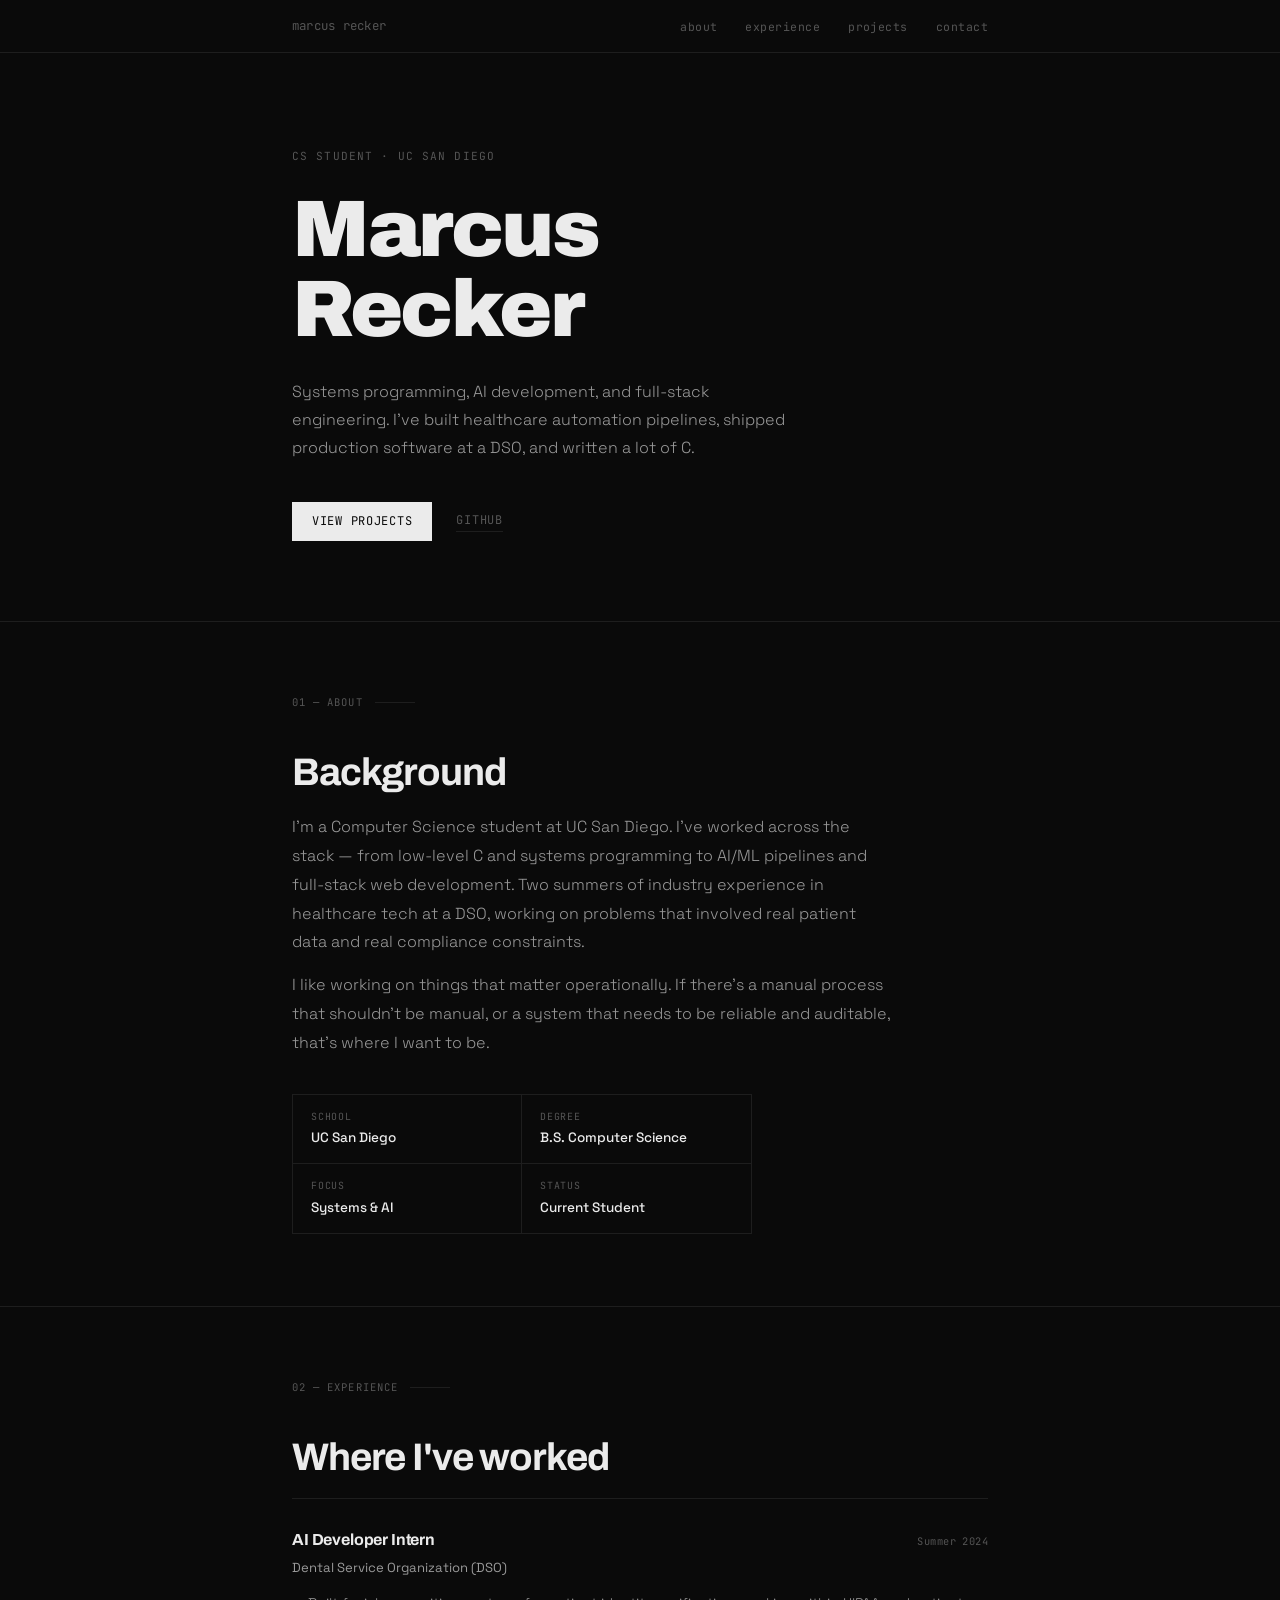
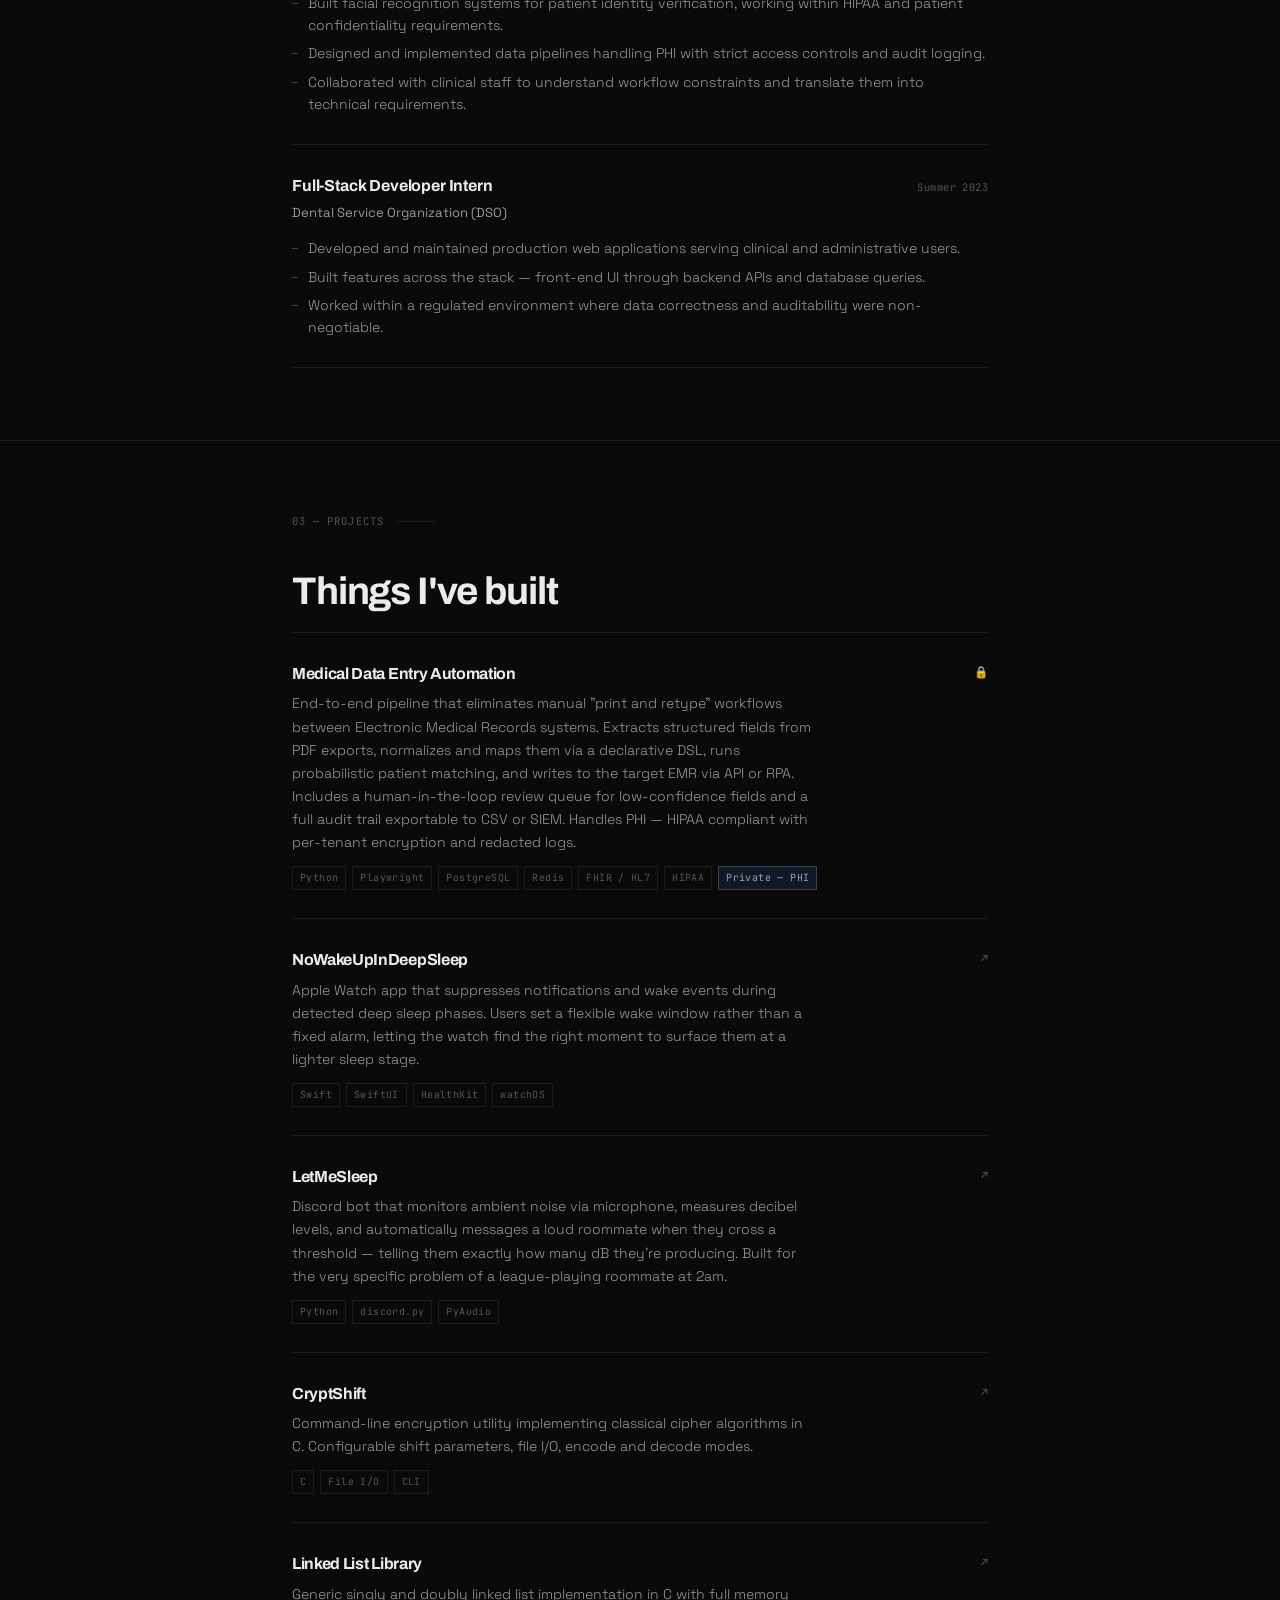
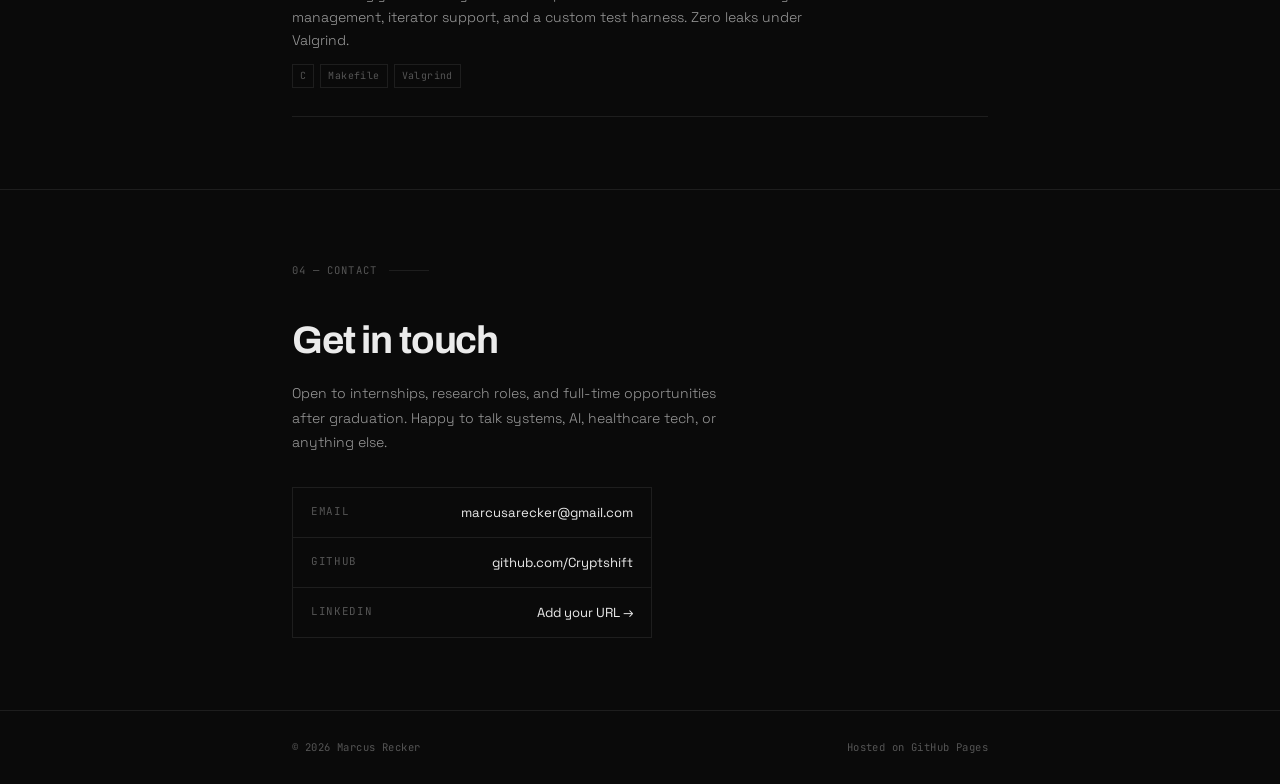
==== commit dab99b34: "Add experience section, 3 new projects, update about and skills" ====
--- a/index.html
+++ b/index.html
@@ -11,16 +11,15 @@
     *, *::before, *::after { box-sizing: border-box; margin: 0; padding: 0; }
 
     :root {
-      --bg:       #0A0A0A;
-      --fg:       #EBEBEB;
-      --fg-dim:   #666;
-      --fg-mid:   #999;
-      --border:   #222;
-      --accent:   #EBEBEB;
+      --bg:          #0A0A0A;
+      --fg:          #EBEBEB;
+      --fg-dim:      #555;
+      --fg-mid:      #999;
+      --border:      #1E1E1E;
       --accent-blue: #4A7CF7;
-      --mono:     'JetBrains Mono', monospace;
-      --sans:     'Space Grotesk', sans-serif;
-      --heading:  'Archivo', sans-serif;
+      --mono:        'JetBrains Mono', monospace;
+      --sans:        'Space Grotesk', sans-serif;
+      --heading:     'Archivo', sans-serif;
     }
 
     html { scroll-behavior: smooth; color-scheme: dark; }
@@ -38,7 +37,6 @@
     a { color: inherit; text-decoration: none; }
     a:focus-visible { outline: 1px solid var(--fg); outline-offset: 4px; }
 
-    /* ── Layout ── */
     .wrap {
       max-width: 760px;
       margin: 0 auto;
@@ -61,7 +59,7 @@
     }
     .nav-name {
       font-family: var(--mono);
-      font-size: 0.8rem;
+      font-size: 0.78rem;
       color: var(--fg-dim);
       letter-spacing: 0.02em;
     }
@@ -72,14 +70,13 @@
     }
     .nav-links a {
       font-family: var(--mono);
-      font-size: 0.75rem;
+      font-size: 0.72rem;
       color: var(--fg-dim);
       letter-spacing: 0.04em;
       transition: color 120ms;
     }
     .nav-links a:hover { color: var(--fg); }
 
-    /* ── Page ── */
     main { padding-top: 52px; }
 
     /* ── Hero ── */
@@ -89,7 +86,7 @@
     }
     .hero-label {
       font-family: var(--mono);
-      font-size: 0.72rem;
+      font-size: 0.7rem;
       color: var(--fg-dim);
       letter-spacing: 0.1em;
       text-transform: uppercase;
@@ -107,8 +104,8 @@
     .hero-desc {
       font-size: 1rem;
       color: var(--fg-mid);
-      max-width: 480px;
-      line-height: 1.7;
+      max-width: 500px;
+      line-height: 1.75;
       margin-bottom: 40px;
       font-weight: 300;
     }
@@ -119,7 +116,7 @@
     }
     .link-primary {
       font-family: var(--mono);
-      font-size: 0.78rem;
+      font-size: 0.75rem;
       letter-spacing: 0.06em;
       text-transform: uppercase;
       color: var(--bg);
@@ -130,7 +127,7 @@
     .link-primary:hover { opacity: 0.85; }
     .link-ghost {
       font-family: var(--mono);
-      font-size: 0.78rem;
+      font-size: 0.75rem;
       letter-spacing: 0.06em;
       text-transform: uppercase;
       color: var(--fg-dim);
@@ -138,16 +135,16 @@
       padding-bottom: 1px;
       transition: color 150ms, border-color 150ms;
     }
-    .link-ghost:hover { color: var(--fg); border-color: var(--fg-dim); }
-
-    /* ── Sections ── */
+    .link-ghost:hover { color: var(--fg); border-color: #444; }
+
+    /* ── Section scaffold ── */
     section {
       padding: 72px 0;
       border-bottom: 1px solid var(--border);
     }
     .section-num {
       font-family: var(--mono);
-      font-size: 0.68rem;
+      font-size: 0.66rem;
       color: var(--fg-dim);
       letter-spacing: 0.1em;
       text-transform: uppercase;
@@ -181,17 +178,16 @@
       font-weight: 300;
       max-width: 600px;
     }
-    .about-text + .about-text { margin-top: 16px; }
+    .about-text + .about-text { margin-top: 14px; }
     .about-meta {
       margin-top: 36px;
       display: grid;
       grid-template-columns: 1fr 1fr;
-      gap: 0;
       border: 1px solid var(--border);
-      max-width: 480px;
+      max-width: 460px;
     }
     .meta-item {
-      padding: 16px 20px;
+      padding: 14px 18px;
       border-right: 1px solid var(--border);
       border-bottom: 1px solid var(--border);
     }
@@ -199,42 +195,97 @@
     .meta-item:nth-last-child(-n+2) { border-bottom: none; }
     .meta-label {
       font-family: var(--mono);
-      font-size: 0.65rem;
+      font-size: 0.62rem;
       color: var(--fg-dim);
       letter-spacing: 0.08em;
       text-transform: uppercase;
+      margin-bottom: 3px;
+    }
+    .meta-value {
+      font-size: 0.85rem;
+      color: var(--fg);
+      font-weight: 500;
+    }
+
+    /* ── Experience ── */
+    .exp-list { display: flex; flex-direction: column; gap: 0; }
+    .exp-item {
+      padding: 28px 0;
+      border-bottom: 1px solid var(--border);
+    }
+    .exp-item:first-child { border-top: 1px solid var(--border); }
+    .exp-header {
+      display: flex;
+      justify-content: space-between;
+      align-items: baseline;
+      gap: 16px;
+      flex-wrap: wrap;
       margin-bottom: 4px;
     }
-    .meta-value {
+    .exp-role {
+      font-family: var(--heading);
+      font-size: 1rem;
+      font-weight: 700;
+      letter-spacing: -0.01em;
+      color: var(--fg);
+    }
+    .exp-period {
+      font-family: var(--mono);
+      font-size: 0.65rem;
+      color: var(--fg-dim);
+      letter-spacing: 0.04em;
+      white-space: nowrap;
+    }
+    .exp-company {
+      font-size: 0.82rem;
+      color: var(--fg-mid);
+      margin-bottom: 14px;
+    }
+    .exp-bullets {
+      list-style: none;
+      display: flex;
+      flex-direction: column;
+      gap: 6px;
+    }
+    .exp-bullets li {
       font-size: 0.875rem;
-      color: var(--fg);
-      font-weight: 500;
+      color: var(--fg-mid);
+      font-weight: 300;
+      line-height: 1.6;
+      padding-left: 16px;
+      position: relative;
+    }
+    .exp-bullets li::before {
+      content: '—';
+      position: absolute;
+      left: 0;
+      color: var(--fg-dim);
+      font-family: var(--mono);
+      font-size: 0.65rem;
+      top: 3px;
     }
 
     /* ── Skills ── */
     .skills-list {
       display: flex;
       flex-wrap: wrap;
-      gap: 0;
       border: 1px solid var(--border);
     }
     .skill-item {
-      padding: 14px 20px;
+      padding: 13px 18px;
       border-right: 1px solid var(--border);
       border-bottom: 1px solid var(--border);
     }
-    .skill-item:last-child { border-right: none; }
     .skill-name {
-      font-size: 0.875rem;
+      font-size: 0.85rem;
       font-weight: 500;
       color: var(--fg);
       margin-bottom: 2px;
     }
     .skill-note {
       font-family: var(--mono);
-      font-size: 0.65rem;
-      color: var(--fg-dim);
-      letter-spacing: 0.02em;
+      font-size: 0.62rem;
+      color: var(--fg-dim);
     }
 
     /* ── Projects ── */
@@ -249,11 +300,11 @@
       transition: opacity 150ms;
     }
     .project-row:first-child { border-top: 1px solid var(--border); }
-    .project-row:hover { opacity: 0.75; }
-    .project-row:hover .project-arrow { transform: translateX(3px); }
+    .project-row:hover { opacity: 0.7; }
+    .project-row:hover .project-arrow { transform: translateX(3px); color: var(--fg); }
     .project-title {
       font-family: var(--heading);
-      font-size: 1.05rem;
+      font-size: 1rem;
       font-weight: 700;
       letter-spacing: -0.02em;
       color: var(--fg);
@@ -262,7 +313,7 @@
     .project-desc {
       font-size: 0.875rem;
       color: var(--fg-mid);
-      line-height: 1.6;
+      line-height: 1.65;
       font-weight: 300;
       margin-bottom: 12px;
       max-width: 520px;
@@ -270,15 +321,25 @@
     .project-tags {
       display: flex;
       flex-wrap: wrap;
-      gap: 8px;
+      gap: 6px;
+      align-items: center;
     }
     .tag {
       font-family: var(--mono);
-      font-size: 0.65rem;
+      font-size: 0.62rem;
       letter-spacing: 0.04em;
       color: var(--fg-dim);
       border: 1px solid var(--border);
-      padding: 3px 8px;
+      padding: 3px 7px;
+    }
+    .tag-private {
+      font-family: var(--mono);
+      font-size: 0.62rem;
+      letter-spacing: 0.04em;
+      color: #9CA3AF;
+      border: 1px solid #374151;
+      background: #111827;
+      padding: 3px 7px;
     }
     .project-link-col {
       display: flex;
@@ -287,12 +348,12 @@
     }
     .project-arrow {
       font-family: var(--mono);
-      font-size: 0.75rem;
+      font-size: 0.72rem;
       color: var(--fg-dim);
       transition: transform 150ms, color 150ms;
-      white-space: nowrap;
-    }
-    .project-row:hover .project-arrow { color: var(--fg); }
+    }
+    .project-no-link { cursor: default; }
+    .project-no-link:hover { opacity: 1; }
 
     /* ── Contact ── */
     .contact-line {
@@ -300,15 +361,14 @@
       color: var(--fg-mid);
       font-weight: 300;
       margin-bottom: 32px;
-      max-width: 480px;
-      line-height: 1.7;
+      max-width: 460px;
+      line-height: 1.75;
     }
     .contact-links {
       display: flex;
       flex-direction: column;
-      gap: 0;
       border: 1px solid var(--border);
-      max-width: 340px;
+      max-width: 360px;
     }
     .contact-link-row {
       display: flex;
@@ -317,27 +377,24 @@
       padding: 14px 18px;
       border-bottom: 1px solid var(--border);
       transition: background 150ms;
-      cursor: pointer;
     }
     .contact-link-row:last-child { border-bottom: none; }
     .contact-link-row:hover { background: #111; }
     .contact-link-label {
       font-family: var(--mono);
-      font-size: 0.72rem;
+      font-size: 0.68rem;
       color: var(--fg-dim);
       letter-spacing: 0.06em;
       text-transform: uppercase;
     }
     .contact-link-value {
-      font-size: 0.875rem;
+      font-size: 0.82rem;
       color: var(--fg);
     }
     .contact-link-row:hover .contact-link-value { color: var(--accent-blue); }
 
     /* ── Footer ── */
-    footer {
-      padding: 28px 0;
-    }
+    footer { padding: 28px 0; }
     footer .wrap {
       display: flex;
       justify-content: space-between;
@@ -347,7 +404,7 @@
     }
     footer p {
       font-family: var(--mono);
-      font-size: 0.68rem;
+      font-size: 0.66rem;
       color: var(--fg-dim);
       letter-spacing: 0.04em;
     }
@@ -359,9 +416,11 @@
       h1 { font-size: 2.6rem; }
       .about-meta { grid-template-columns: 1fr; max-width: 100%; }
       .meta-item { border-right: none; }
+      .meta-item:nth-last-child(-n+2) { border-bottom: 1px solid var(--border); }
       .meta-item:last-child { border-bottom: none; }
       .project-row { grid-template-columns: 1fr; }
       .project-link-col { display: none; }
+      .exp-header { flex-direction: column; gap: 4px; }
       .contact-links { max-width: 100%; }
     }
 
@@ -377,7 +436,7 @@
     <span class="nav-name">marcus recker</span>
     <ul class="nav-links">
       <li><a href="#about">about</a></li>
-      <li><a href="#skills">skills</a></li>
+      <li><a href="#experience">experience</a></li>
       <li><a href="#projects">projects</a></li>
       <li><a href="#contact">contact</a></li>
     </ul>
@@ -392,9 +451,9 @@
       <p class="hero-label">CS Student · UC San Diego</p>
       <h1>Marcus<br>Recker</h1>
       <p class="hero-desc">
-        I write C. I care about how memory works, how data structures
-        behave when the abstraction is stripped away, and how programs
-        interact with the operating system.
+        Systems programming, AI development, and full-stack engineering.
+        I've built healthcare automation pipelines, shipped production software
+        at a DSO, and written a lot of C.
       </p>
       <div class="hero-links">
         <a href="#projects" class="link-primary">View Projects</a>
@@ -409,14 +468,16 @@
       <p class="section-num">01 &mdash; About</p>
       <h2>Background</h2>
       <p class="about-text">
-        I'm a Computer Science student at UC San Diego focused on systems-level
-        programming. Most of my work lives in C — managing memory by hand,
-        implementing data structures from scratch, and understanding what
-        actually happens below the abstraction.
+        I'm a Computer Science student at UC San Diego. I've worked across the stack —
+        from low-level C and systems programming to AI/ML pipelines and full-stack
+        web development. Two summers of industry experience in healthcare tech at
+        a DSO, working on problems that involved real patient data and real
+        compliance constraints.
       </p>
       <p class="about-text">
-        I find satisfaction in writing code that's predictable, minimal,
-        and fast. No magic. No mystery.
+        I like working on things that matter operationally. If there's a manual
+        process that shouldn't be manual, or a system that needs to be reliable
+        and auditable, that's where I want to be.
       </p>
       <div class="about-meta" role="list">
         <div class="meta-item" role="listitem">
@@ -429,7 +490,7 @@
         </div>
         <div class="meta-item" role="listitem">
           <p class="meta-label">Focus</p>
-          <p class="meta-value">Systems Programming</p>
+          <p class="meta-value">Systems &amp; AI</p>
         </div>
         <div class="meta-item" role="listitem">
           <p class="meta-label">Status</p>
@@ -439,44 +500,39 @@
     </div>
   </section>
 
-  <!-- Skills -->
-  <section id="skills">
+  <!-- Experience -->
+  <section id="experience">
     <div class="wrap">
-      <p class="section-num">02 &mdash; Skills</p>
-      <h2>What I work with</h2>
-      <div class="skills-list" role="list">
-        <div class="skill-item" role="listitem">
-          <p class="skill-name">C</p>
-          <p class="skill-note">primary language</p>
+      <p class="section-num">02 &mdash; Experience</p>
+      <h2>Where I've worked</h2>
+      <div class="exp-list">
+
+        <div class="exp-item">
+          <div class="exp-header">
+            <span class="exp-role">AI Developer Intern</span>
+            <span class="exp-period">Summer 2024</span>
+          </div>
+          <p class="exp-company">Dental Service Organization (DSO)</p>
+          <ul class="exp-bullets">
+            <li>Built facial recognition systems for patient identity verification, working within HIPAA and patient confidentiality requirements.</li>
+            <li>Designed and implemented data pipelines handling PHI with strict access controls and audit logging.</li>
+            <li>Collaborated with clinical staff to understand workflow constraints and translate them into technical requirements.</li>
+          </ul>
         </div>
-        <div class="skill-item" role="listitem">
-          <p class="skill-name">Data Structures</p>
-          <p class="skill-note">lists · trees · maps</p>
+
+        <div class="exp-item">
+          <div class="exp-header">
+            <span class="exp-role">Full-Stack Developer Intern</span>
+            <span class="exp-period">Summer 2023</span>
+          </div>
+          <p class="exp-company">Dental Service Organization (DSO)</p>
+          <ul class="exp-bullets">
+            <li>Developed and maintained production web applications serving clinical and administrative users.</li>
+            <li>Built features across the stack — front-end UI through backend APIs and database queries.</li>
+            <li>Worked within a regulated environment where data correctness and auditability were non-negotiable.</li>
+          </ul>
         </div>
-        <div class="skill-item" role="listitem">
-          <p class="skill-name">Memory Management</p>
-          <p class="skill-note">malloc · pointers · GDB</p>
-        </div>
-        <div class="skill-item" role="listitem">
-          <p class="skill-name">Systems</p>
-          <p class="skill-note">UNIX · processes · I/O</p>
-        </div>
-        <div class="skill-item" role="listitem">
-          <p class="skill-name">Python</p>
-          <p class="skill-note">scripting · tools</p>
-        </div>
-        <div class="skill-item" role="listitem">
-          <p class="skill-name">Shell / Linux</p>
-          <p class="skill-note">bash · Valgrind · make</p>
-        </div>
-        <div class="skill-item" role="listitem">
-          <p class="skill-name">Algorithms</p>
-          <p class="skill-note">analysis · design</p>
-        </div>
-        <div class="skill-item" role="listitem">
-          <p class="skill-name">Git</p>
-          <p class="skill-note">version control</p>
-        </div>
+
       </div>
     </div>
   </section>
@@ -488,13 +544,102 @@
       <h2>Things I've built</h2>
       <div class="project-list">
 
+        <!-- EMR Automation — private, no external link -->
+        <div class="project-row project-no-link">
+          <div>
+            <p class="project-title">Medical Data Entry Automation</p>
+            <p class="project-desc">
+              End-to-end pipeline that eliminates manual "print and retype" workflows between
+              Electronic Medical Records systems. Extracts structured fields from PDF exports,
+              normalizes and maps them via a declarative DSL, runs probabilistic patient matching,
+              and writes to the target EMR via API or RPA. Includes a human-in-the-loop review
+              queue for low-confidence fields and a full audit trail exportable to CSV or SIEM.
+              Handles PHI — HIPAA compliant with per-tenant encryption and redacted logs.
+            </p>
+            <div class="project-tags">
+              <span class="tag">Python</span>
+              <span class="tag">Playwright</span>
+              <span class="tag">PostgreSQL</span>
+              <span class="tag">Redis</span>
+              <span class="tag">FHIR / HL7</span>
+              <span class="tag">HIPAA</span>
+              <span class="tag-private">Private — PHI</span>
+            </div>
+          </div>
+          <div class="project-link-col">
+            <span class="project-arrow" aria-hidden="true">🔒</span>
+          </div>
+        </div>
+
+        <!-- NoWakeUpInDeepSleep -->
+        <a href="https://github.com/Cryptshift" class="project-row" target="_blank" rel="noopener noreferrer">
+          <div>
+            <p class="project-title">NoWakeUpInDeepSleep</p>
+            <p class="project-desc">
+              Apple Watch app that suppresses notifications and wake events during
+              detected deep sleep phases. Users set a flexible wake window rather
+              than a fixed alarm, letting the watch find the right moment to surface
+              them at a lighter sleep stage.
+            </p>
+            <div class="project-tags">
+              <span class="tag">Swift</span>
+              <span class="tag">SwiftUI</span>
+              <span class="tag">HealthKit</span>
+              <span class="tag">watchOS</span>
+            </div>
+          </div>
+          <div class="project-link-col">
+            <span class="project-arrow">↗</span>
+          </div>
+        </a>
+
+        <!-- LetMeSleep -->
+        <a href="https://github.com/Cryptshift" class="project-row" target="_blank" rel="noopener noreferrer">
+          <div>
+            <p class="project-title">LetMeSleep</p>
+            <p class="project-desc">
+              Discord bot that monitors ambient noise via microphone, measures decibel
+              levels, and automatically messages a loud roommate when they cross a
+              threshold — telling them exactly how many dB they're producing.
+              Built for the very specific problem of a league-playing roommate at 2am.
+            </p>
+            <div class="project-tags">
+              <span class="tag">Python</span>
+              <span class="tag">discord.py</span>
+              <span class="tag">PyAudio</span>
+            </div>
+          </div>
+          <div class="project-link-col">
+            <span class="project-arrow">↗</span>
+          </div>
+        </a>
+
+        <!-- CryptShift -->
+        <a href="https://github.com/Cryptshift/pa2-Cryptshift" class="project-row" target="_blank" rel="noopener noreferrer">
+          <div>
+            <p class="project-title">CryptShift</p>
+            <p class="project-desc">
+              Command-line encryption utility implementing classical cipher algorithms
+              in C. Configurable shift parameters, file I/O, encode and decode modes.
+            </p>
+            <div class="project-tags">
+              <span class="tag">C</span>
+              <span class="tag">File I/O</span>
+              <span class="tag">CLI</span>
+            </div>
+          </div>
+          <div class="project-link-col">
+            <span class="project-arrow">↗</span>
+          </div>
+        </a>
+
+        <!-- Linked List -->
         <a href="https://github.com/Cryptshift" class="project-row" target="_blank" rel="noopener noreferrer">
           <div>
             <p class="project-title">Linked List Library</p>
             <p class="project-desc">
-              Generic singly and doubly linked list implementation in C.
-              Full memory management, iterator support, and a custom
-              test harness. Zero memory leaks under Valgrind.
+              Generic singly and doubly linked list implementation in C with full memory
+              management, iterator support, and a custom test harness. Zero leaks under Valgrind.
             </p>
             <div class="project-tags">
               <span class="tag">C</span>
@@ -507,44 +652,6 @@
           </div>
         </a>
 
-        <a href="https://github.com/Cryptshift/pa2-Cryptshift" class="project-row" target="_blank" rel="noopener noreferrer">
-          <div>
-            <p class="project-title">CryptShift</p>
-            <p class="project-desc">
-              Command-line encryption utility implementing classical
-              cipher algorithms. Handles encode/decode with configurable
-              shift parameters and file I/O.
-            </p>
-            <div class="project-tags">
-              <span class="tag">C</span>
-              <span class="tag">File I/O</span>
-              <span class="tag">CLI</span>
-              <span class="tag">Ciphers</span>
-            </div>
-          </div>
-          <div class="project-link-col">
-            <span class="project-arrow">↗</span>
-          </div>
-        </a>
-
-        <a href="https://github.com/Cryptshift/Cryptshift.github.io" class="project-row" target="_blank" rel="noopener noreferrer">
-          <div>
-            <p class="project-title">This Site</p>
-            <p class="project-desc">
-              Static portfolio hosted on GitHub Pages. Pure HTML and CSS —
-              no frameworks, no build step, no dependencies.
-            </p>
-            <div class="project-tags">
-              <span class="tag">HTML</span>
-              <span class="tag">CSS</span>
-              <span class="tag">GitHub Pages</span>
-            </div>
-          </div>
-          <div class="project-link-col">
-            <span class="project-arrow">↗</span>
-          </div>
-        </a>
-
       </div>
     </div>
   </section>
@@ -555,8 +662,8 @@
       <p class="section-num">04 &mdash; Contact</p>
       <h2>Get in touch</h2>
       <p class="contact-line">
-        Open to internships, research roles, and conversations about
-        systems programming. Reach out through any of the channels below.
+        Open to internships, research roles, and full-time opportunities after graduation.
+        Happy to talk systems, AI, healthcare tech, or anything else.
       </p>
       <div class="contact-links">
         <a href="mailto:marcusarecker@gmail.com" class="contact-link-row">
@@ -569,7 +676,7 @@
         </a>
         <a href="https://linkedin.com/" target="_blank" rel="noopener noreferrer" class="contact-link-row">
           <span class="contact-link-label">LinkedIn</span>
-          <span class="contact-link-value">Add your LinkedIn →</span>
+          <span class="contact-link-value">Add your URL →</span>
         </a>
       </div>
     </div>
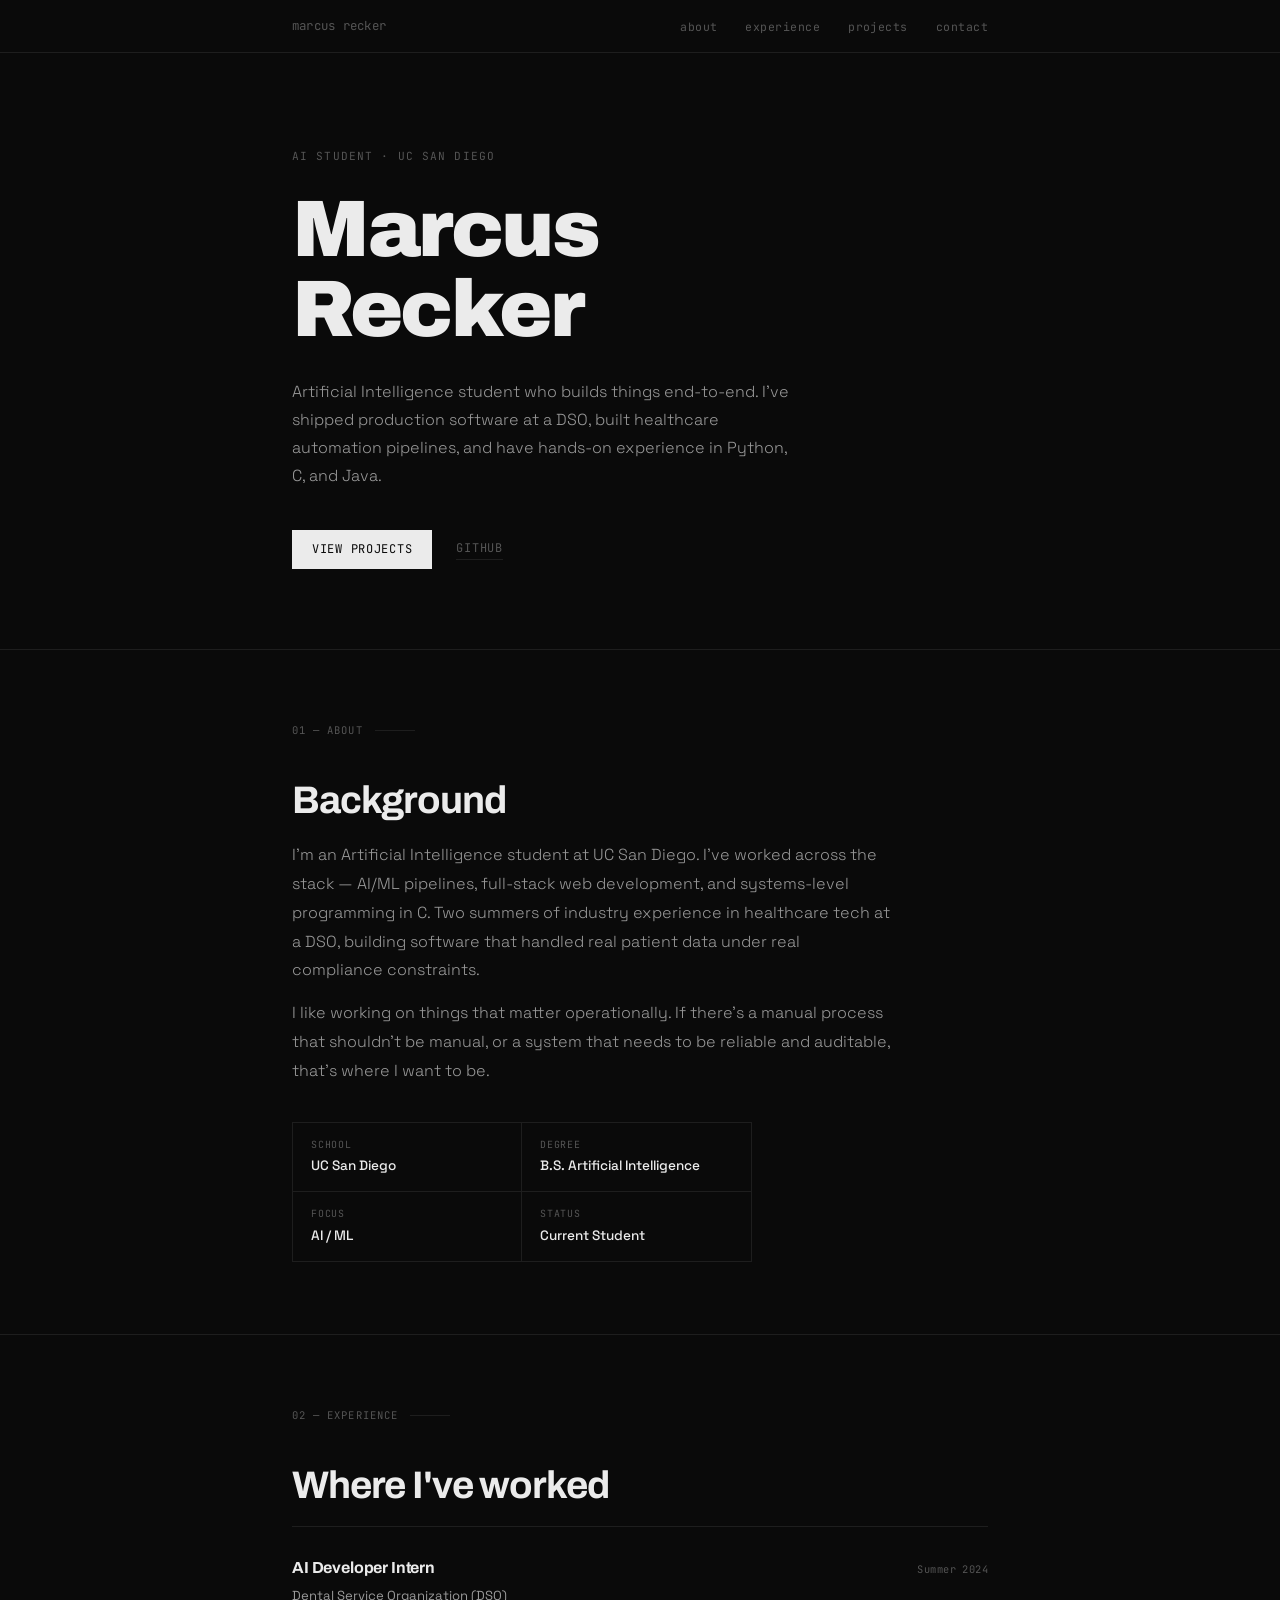
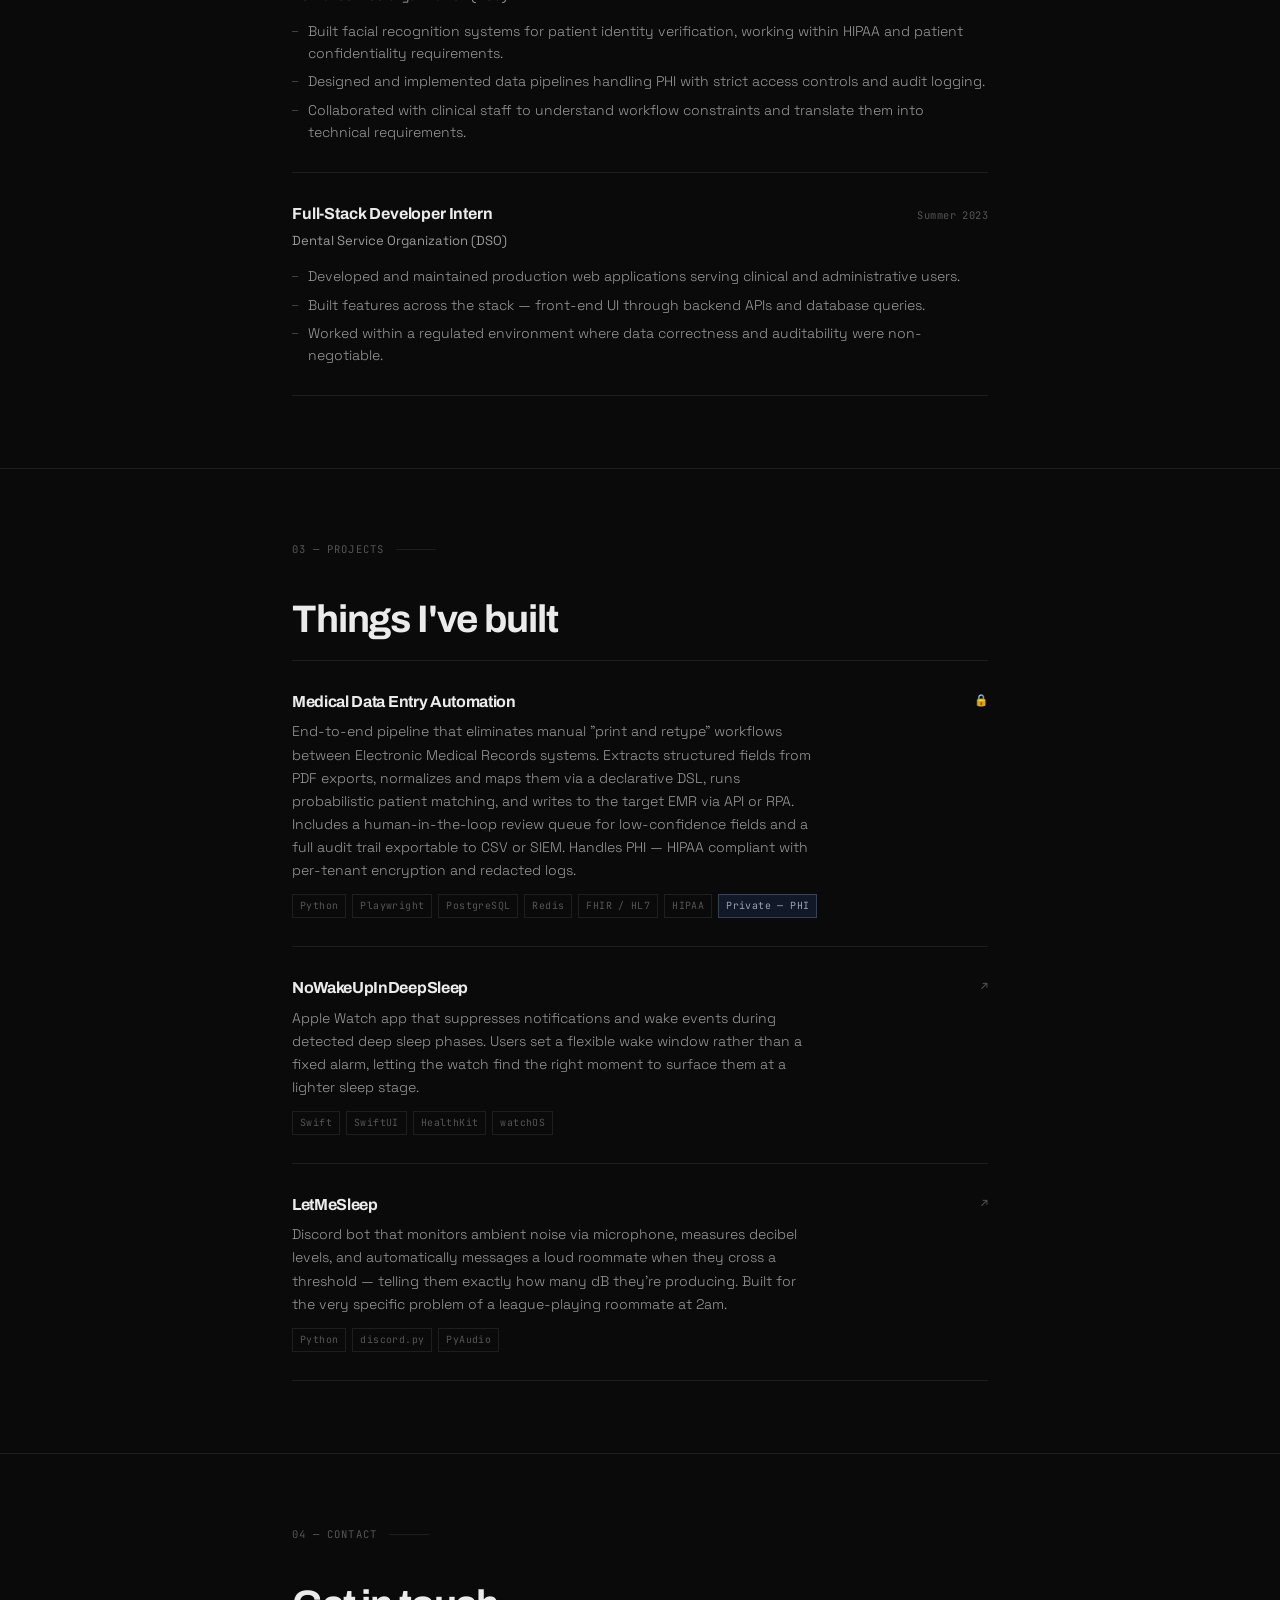
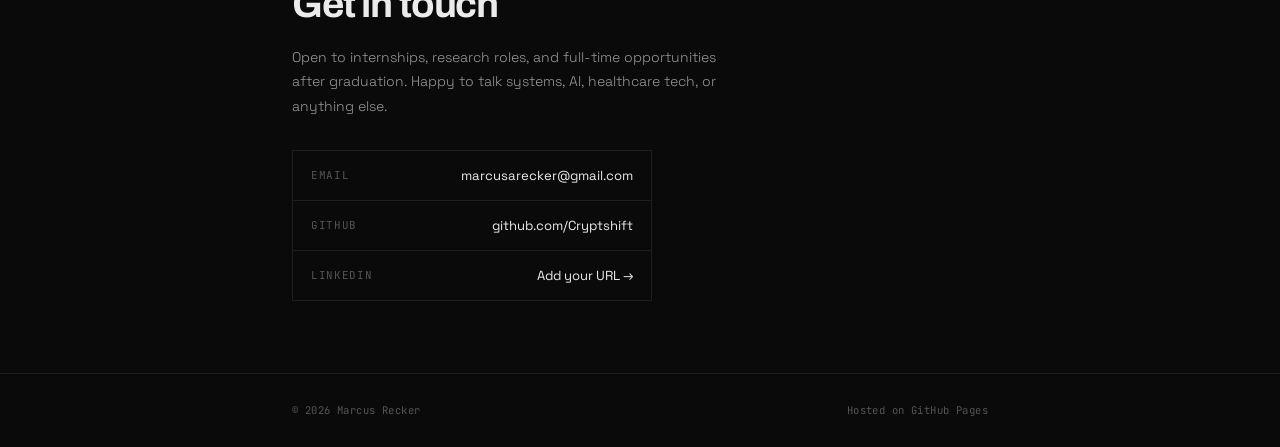
==== commit 54ed5d8e: "Remove coursework projects, update to AI major, Python/C/Java ordering" ====
--- a/index.html
+++ b/index.html
@@ -448,12 +448,12 @@
   <!-- Hero -->
   <div id="hero">
     <div class="wrap">
-      <p class="hero-label">CS Student · UC San Diego</p>
+      <p class="hero-label">AI Student · UC San Diego</p>
       <h1>Marcus<br>Recker</h1>
       <p class="hero-desc">
-        Systems programming, AI development, and full-stack engineering.
-        I've built healthcare automation pipelines, shipped production software
-        at a DSO, and written a lot of C.
+        Artificial Intelligence student who builds things end-to-end.
+        I've shipped production software at a DSO, built healthcare automation
+        pipelines, and have hands-on experience in Python, C, and Java.
       </p>
       <div class="hero-links">
         <a href="#projects" class="link-primary">View Projects</a>
@@ -468,10 +468,10 @@
       <p class="section-num">01 &mdash; About</p>
       <h2>Background</h2>
       <p class="about-text">
-        I'm a Computer Science student at UC San Diego. I've worked across the stack —
-        from low-level C and systems programming to AI/ML pipelines and full-stack
-        web development. Two summers of industry experience in healthcare tech at
-        a DSO, working on problems that involved real patient data and real
+        I'm an Artificial Intelligence student at UC San Diego. I've worked across
+        the stack — AI/ML pipelines, full-stack web development, and systems-level
+        programming in C. Two summers of industry experience in healthcare tech at
+        a DSO, building software that handled real patient data under real
         compliance constraints.
       </p>
       <p class="about-text">
@@ -486,11 +486,11 @@
         </div>
         <div class="meta-item" role="listitem">
           <p class="meta-label">Degree</p>
-          <p class="meta-value">B.S. Computer Science</p>
+          <p class="meta-value">B.S. Artificial Intelligence</p>
         </div>
         <div class="meta-item" role="listitem">
           <p class="meta-label">Focus</p>
-          <p class="meta-value">Systems &amp; AI</p>
+          <p class="meta-value">AI / ML</p>
         </div>
         <div class="meta-item" role="listitem">
           <p class="meta-label">Status</p>
@@ -607,44 +607,6 @@
               <span class="tag">Python</span>
               <span class="tag">discord.py</span>
               <span class="tag">PyAudio</span>
-            </div>
-          </div>
-          <div class="project-link-col">
-            <span class="project-arrow">↗</span>
-          </div>
-        </a>
-
-        <!-- CryptShift -->
-        <a href="https://github.com/Cryptshift/pa2-Cryptshift" class="project-row" target="_blank" rel="noopener noreferrer">
-          <div>
-            <p class="project-title">CryptShift</p>
-            <p class="project-desc">
-              Command-line encryption utility implementing classical cipher algorithms
-              in C. Configurable shift parameters, file I/O, encode and decode modes.
-            </p>
-            <div class="project-tags">
-              <span class="tag">C</span>
-              <span class="tag">File I/O</span>
-              <span class="tag">CLI</span>
-            </div>
-          </div>
-          <div class="project-link-col">
-            <span class="project-arrow">↗</span>
-          </div>
-        </a>
-
-        <!-- Linked List -->
-        <a href="https://github.com/Cryptshift" class="project-row" target="_blank" rel="noopener noreferrer">
-          <div>
-            <p class="project-title">Linked List Library</p>
-            <p class="project-desc">
-              Generic singly and doubly linked list implementation in C with full memory
-              management, iterator support, and a custom test harness. Zero leaks under Valgrind.
-            </p>
-            <div class="project-tags">
-              <span class="tag">C</span>
-              <span class="tag">Makefile</span>
-              <span class="tag">Valgrind</span>
             </div>
           </div>
           <div class="project-link-col">
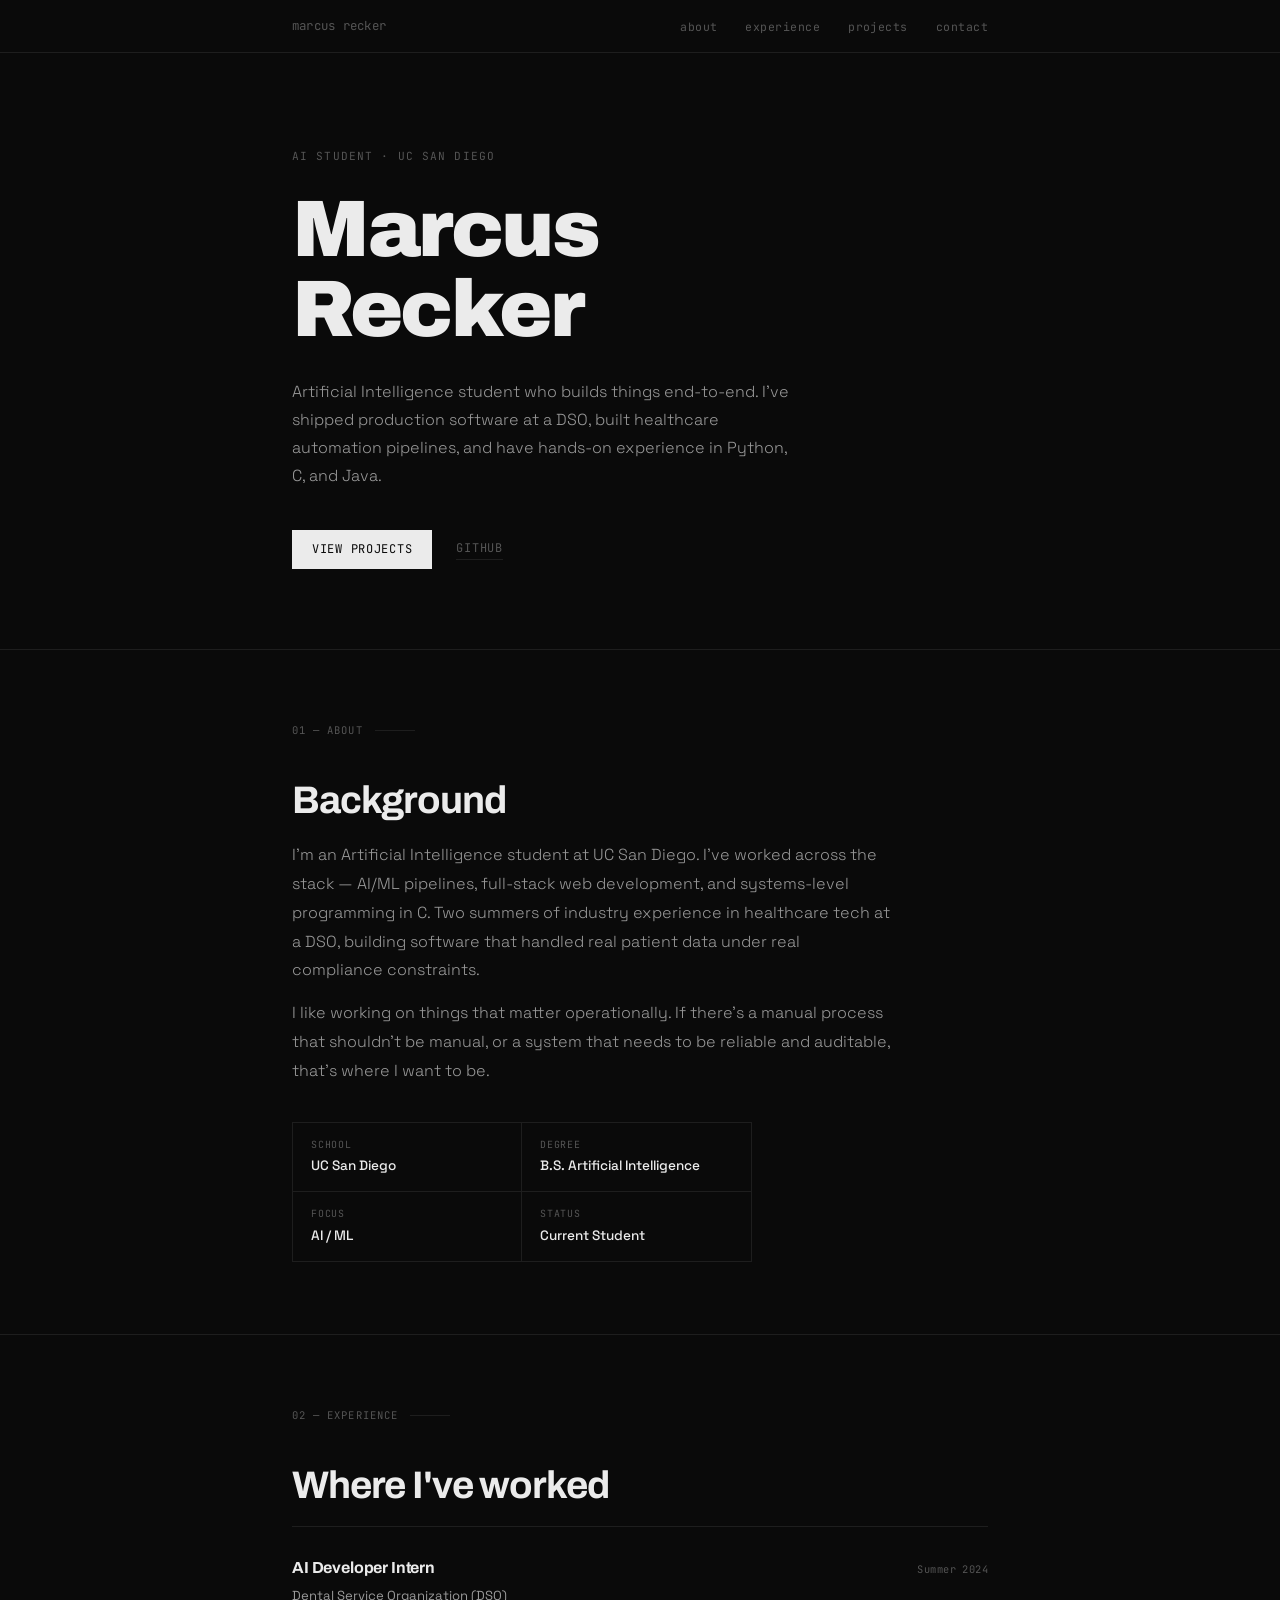
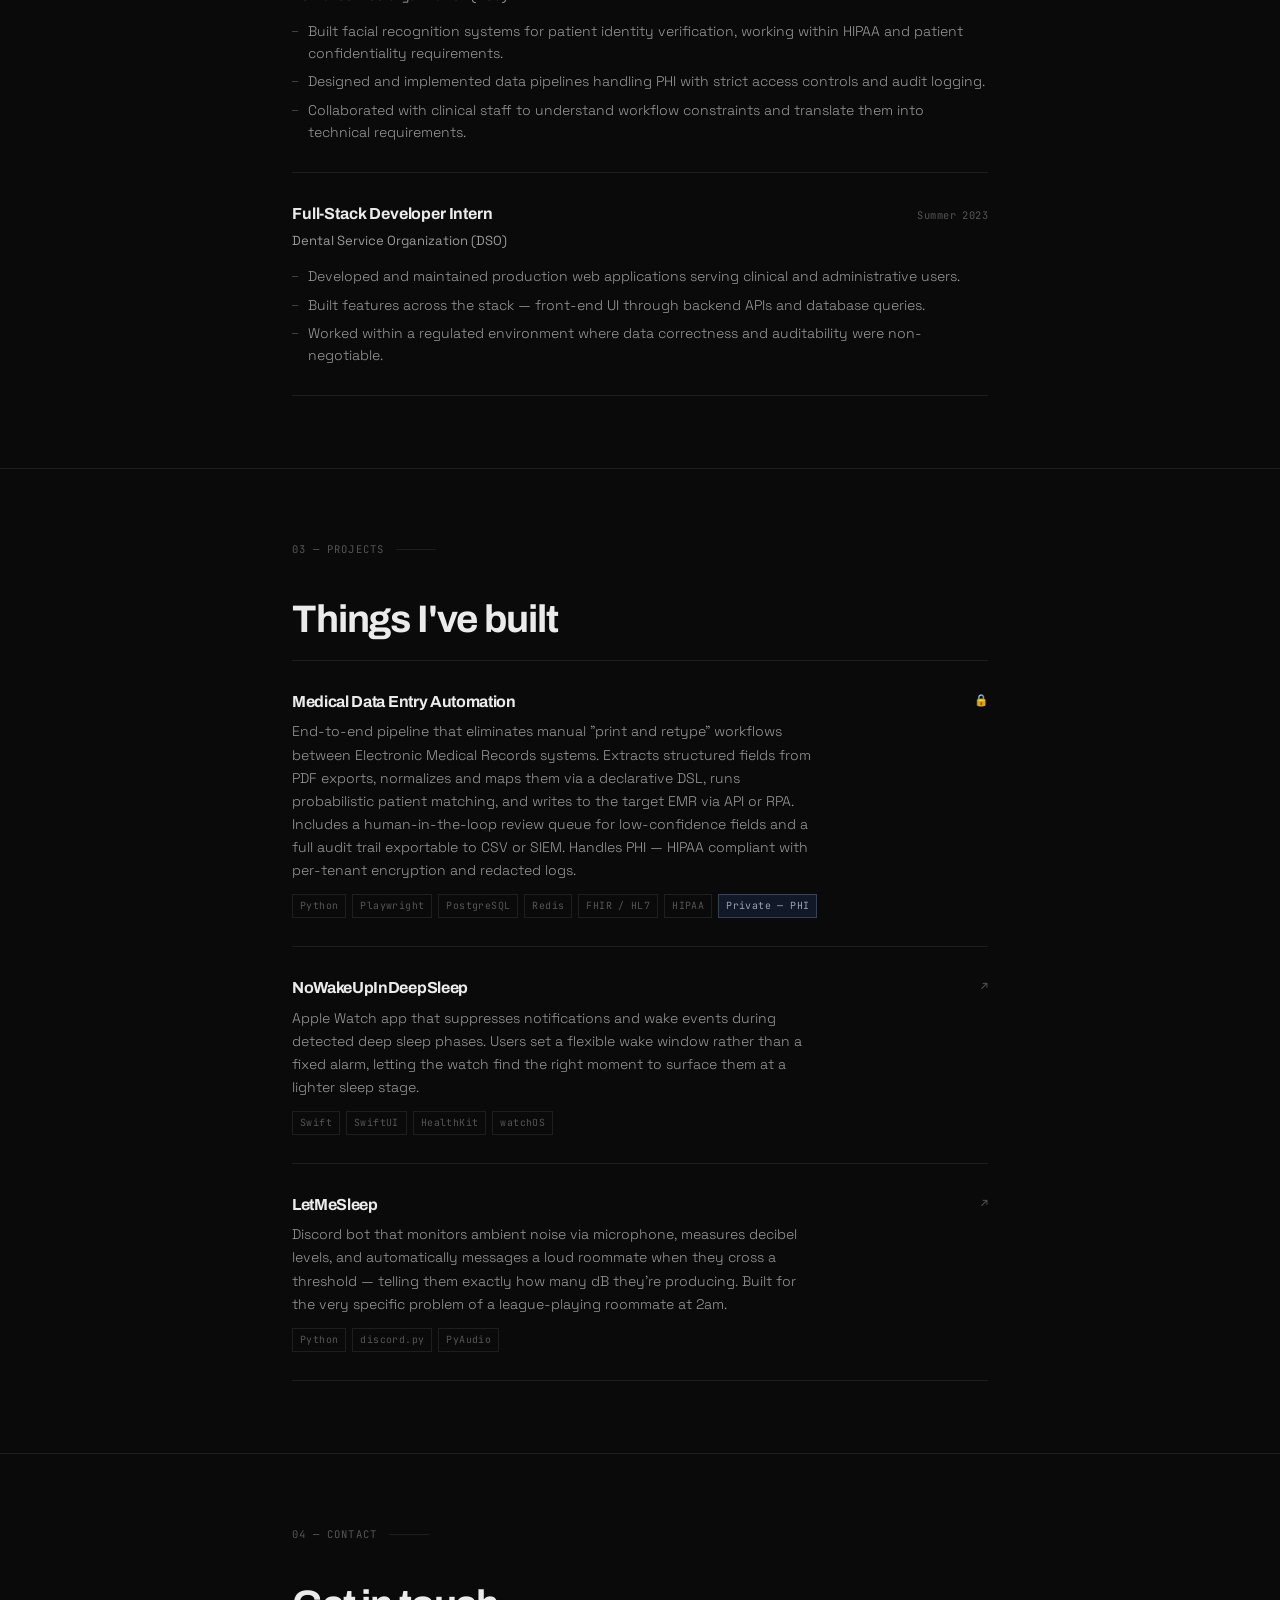
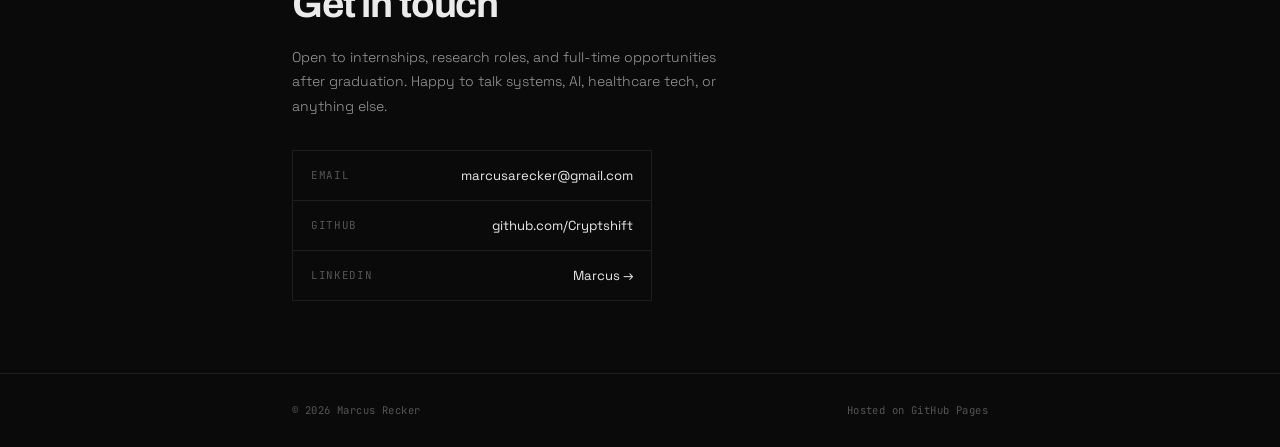
==== commit a783bf1b: "added linked in" ====
--- a/index.html
+++ b/index.html
@@ -636,9 +636,9 @@
           <span class="contact-link-label">GitHub</span>
           <span class="contact-link-value">github.com/Cryptshift</span>
         </a>
-        <a href="https://linkedin.com/" target="_blank" rel="noopener noreferrer" class="contact-link-row">
+        <a href="https://www.linkedin.com/in/marcus-recker-bab229290/" target="_blank" rel="noopener noreferrer" class="contact-link-row">
           <span class="contact-link-label">LinkedIn</span>
-          <span class="contact-link-value">Add your URL →</span>
+          <span class="contact-link-value">Marcus →</span>
         </a>
       </div>
     </div>
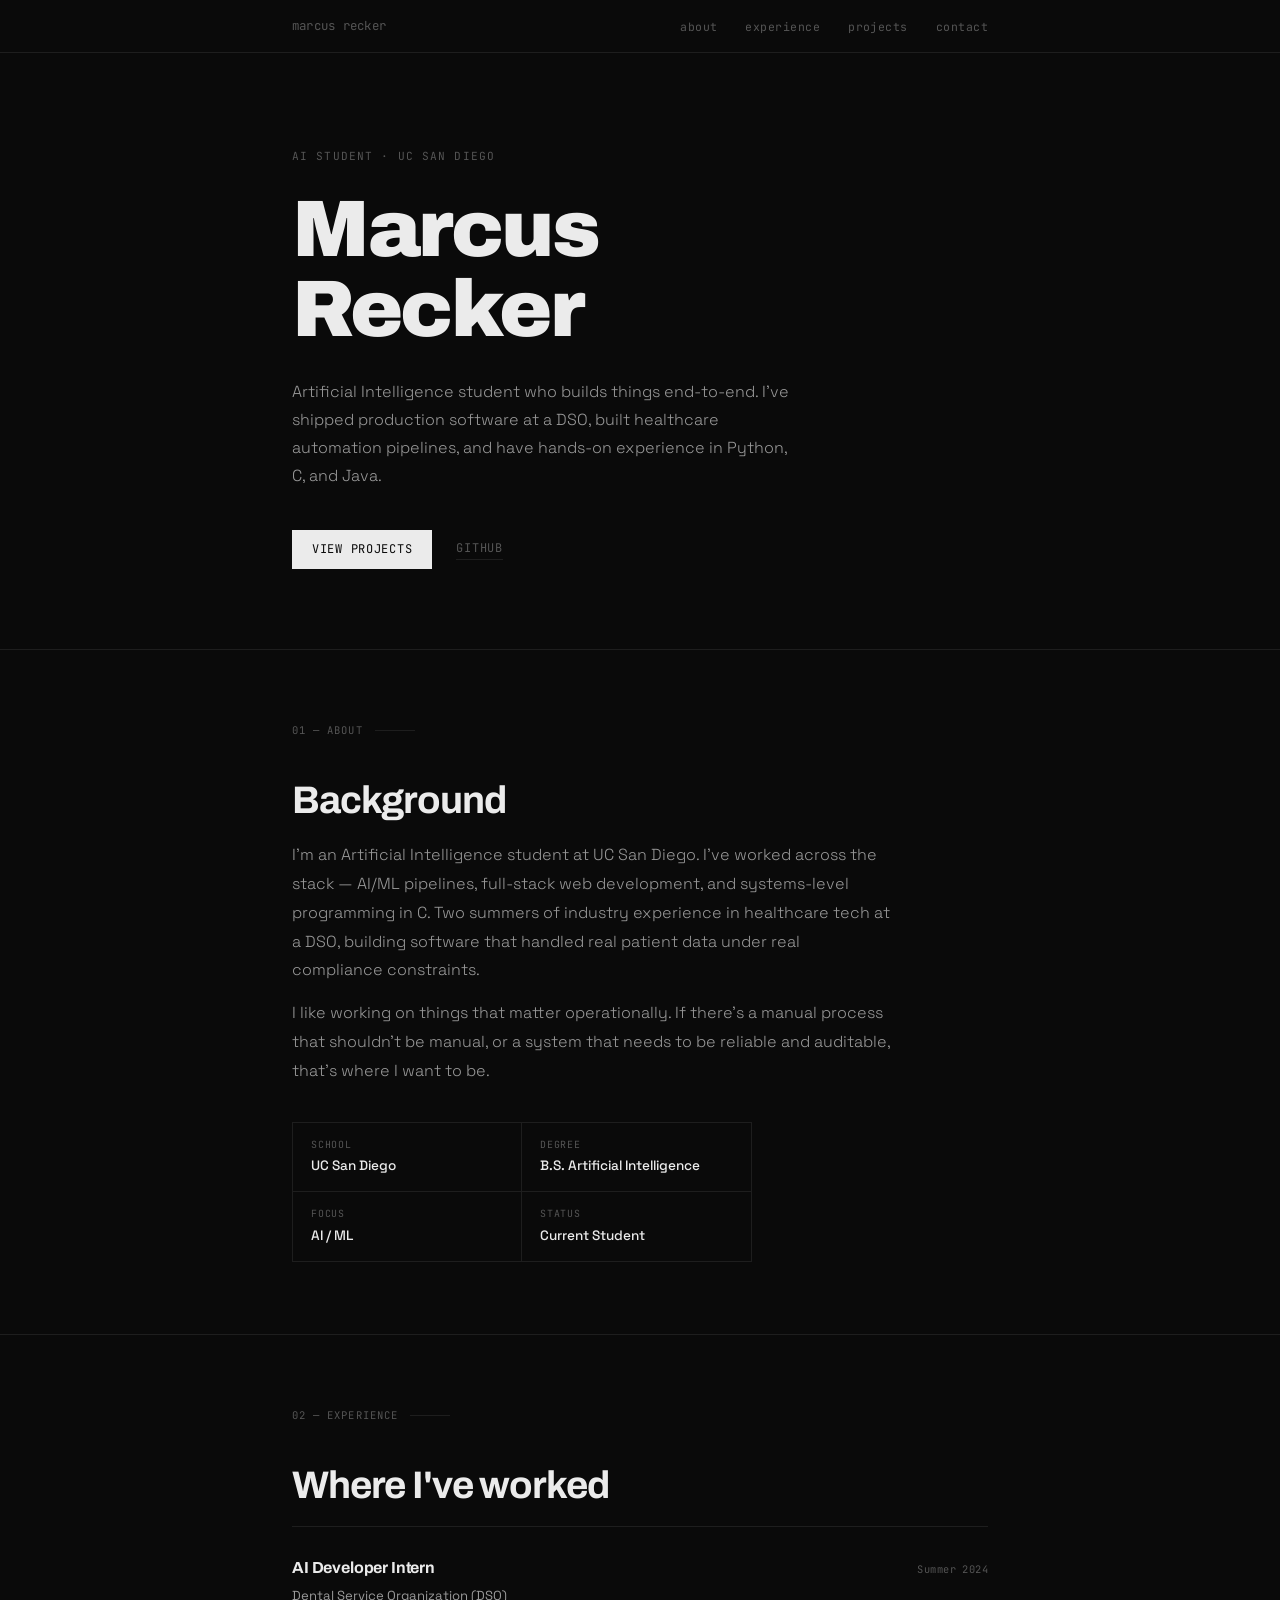
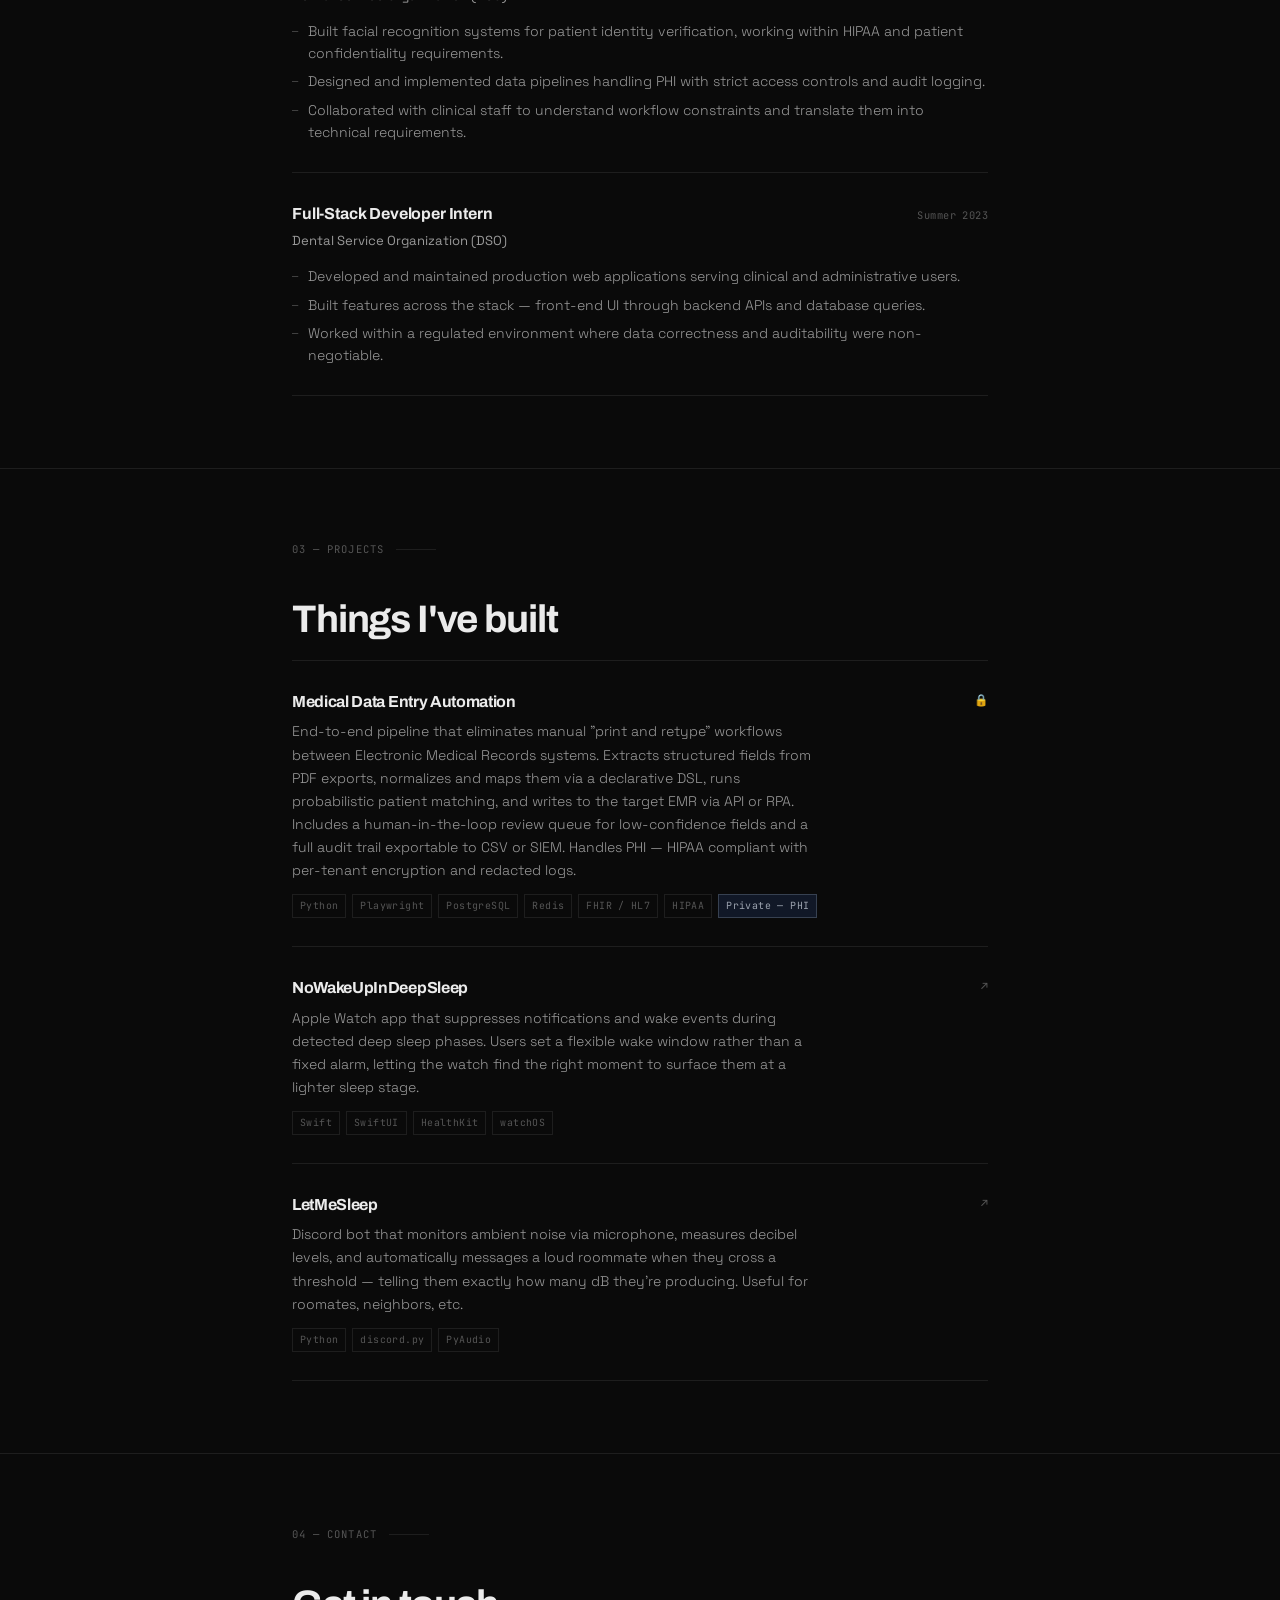
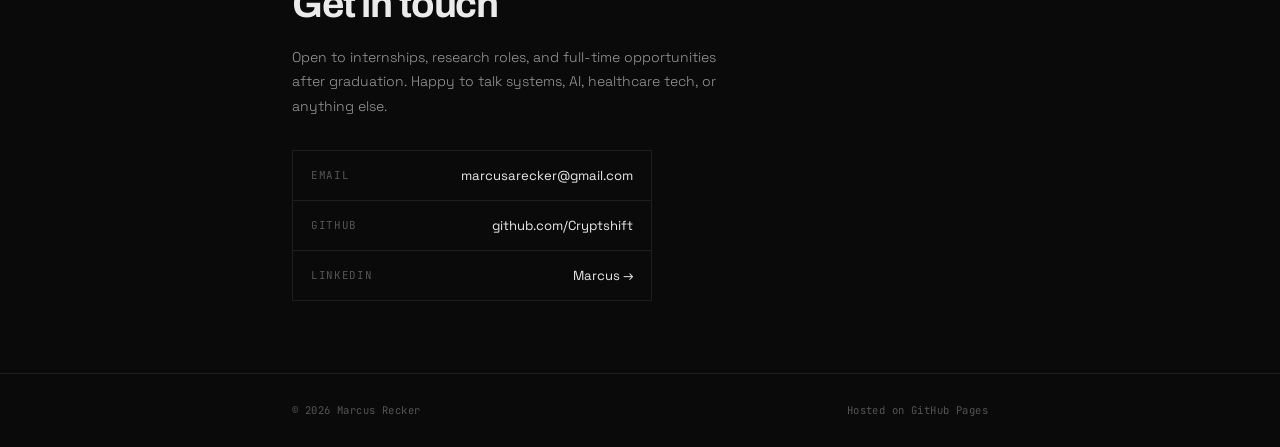
==== commit 172a87be: "Update index.html changed project discription" ====
--- a/index.html
+++ b/index.html
@@ -600,8 +600,7 @@
             <p class="project-desc">
               Discord bot that monitors ambient noise via microphone, measures decibel
               levels, and automatically messages a loud roommate when they cross a
-              threshold — telling them exactly how many dB they're producing.
-              Built for the very specific problem of a league-playing roommate at 2am.
+              threshold — telling them exactly how many dB they're producing. Useful for roomates, neighbors, etc.
             </p>
             <div class="project-tags">
               <span class="tag">Python</span>
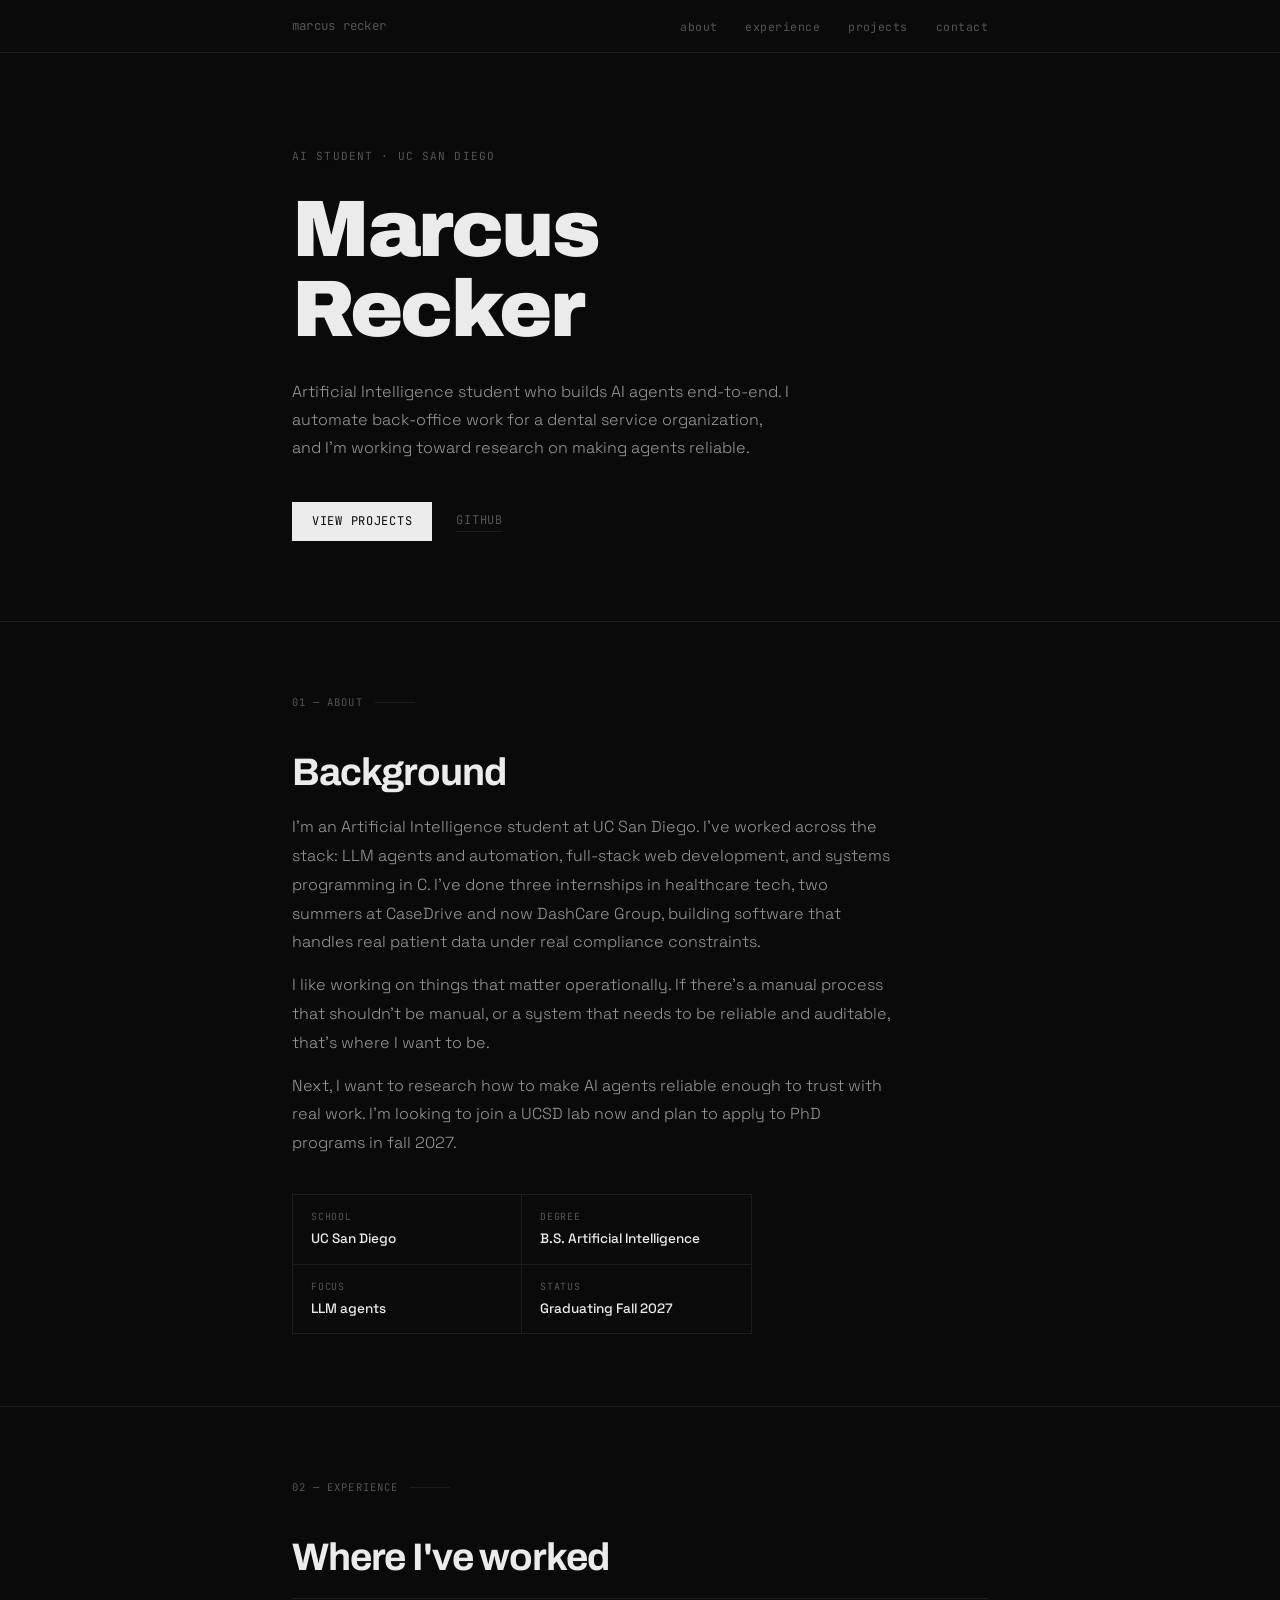
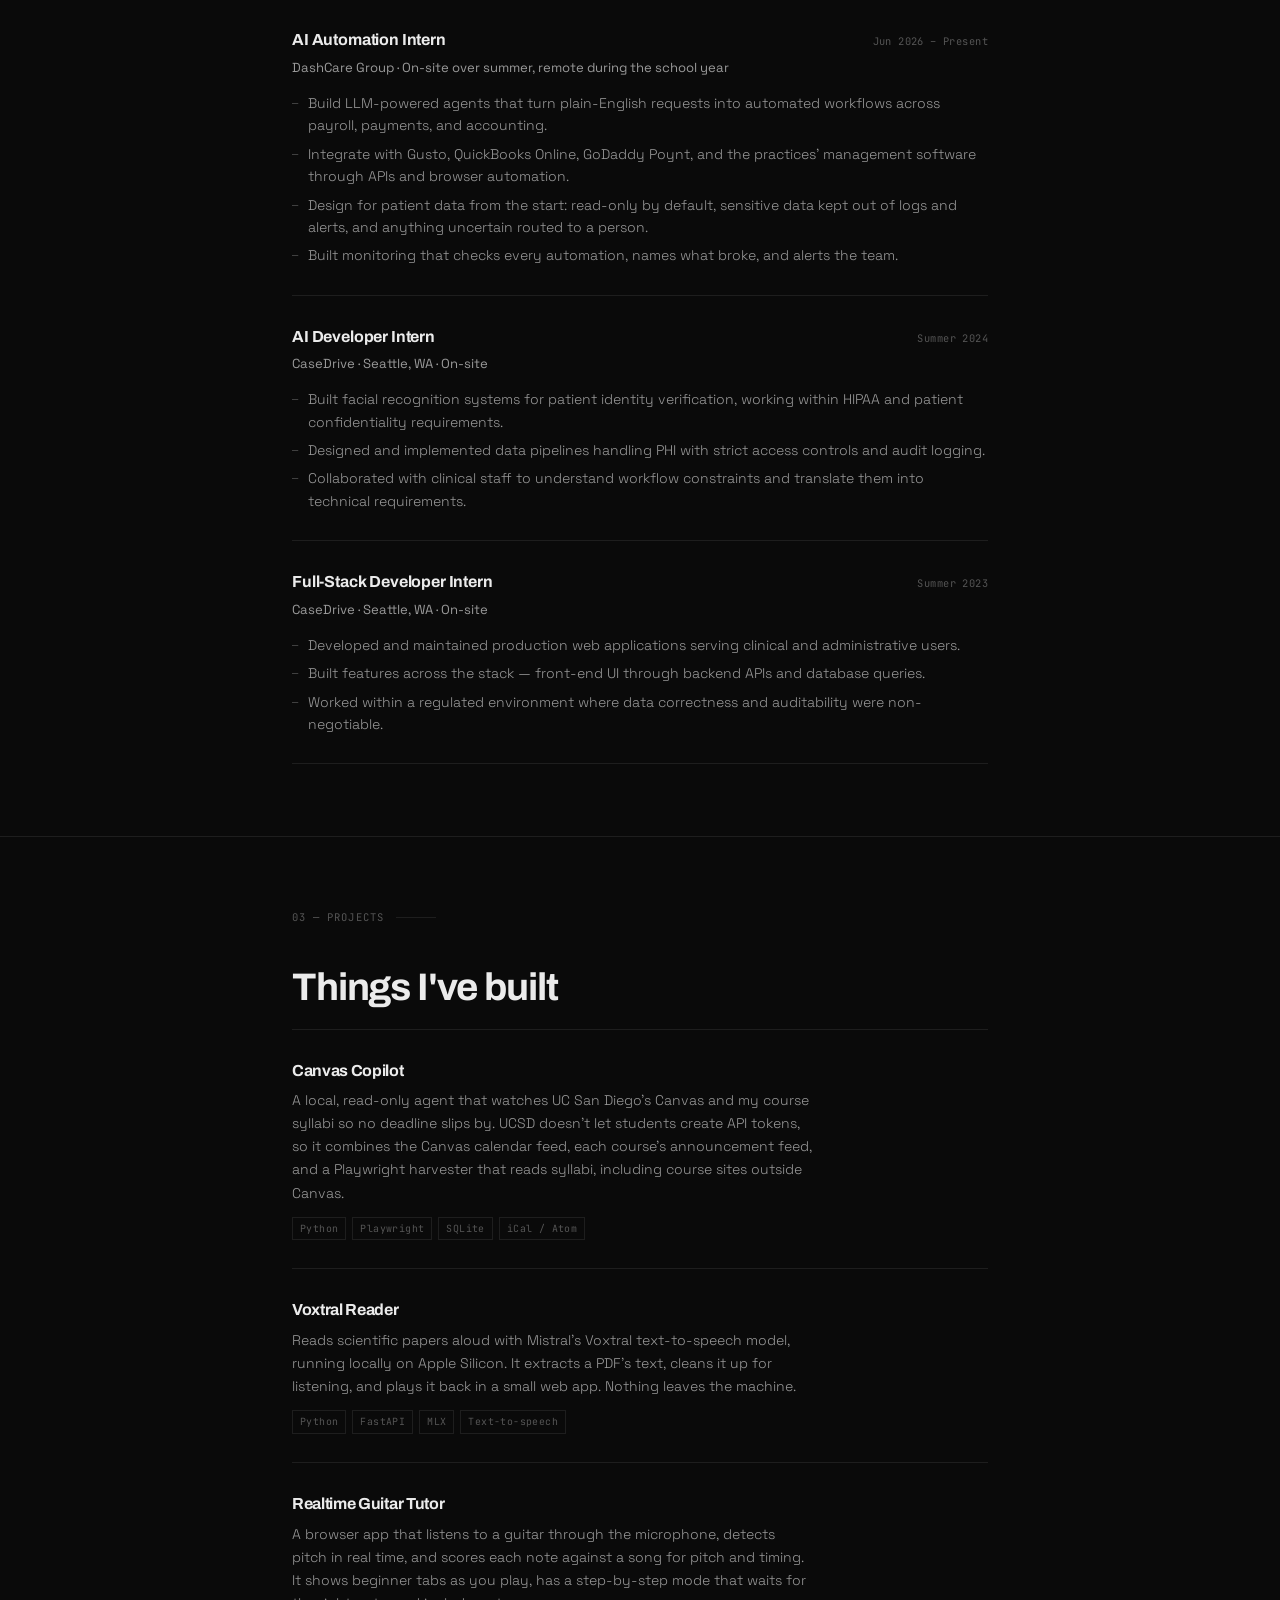
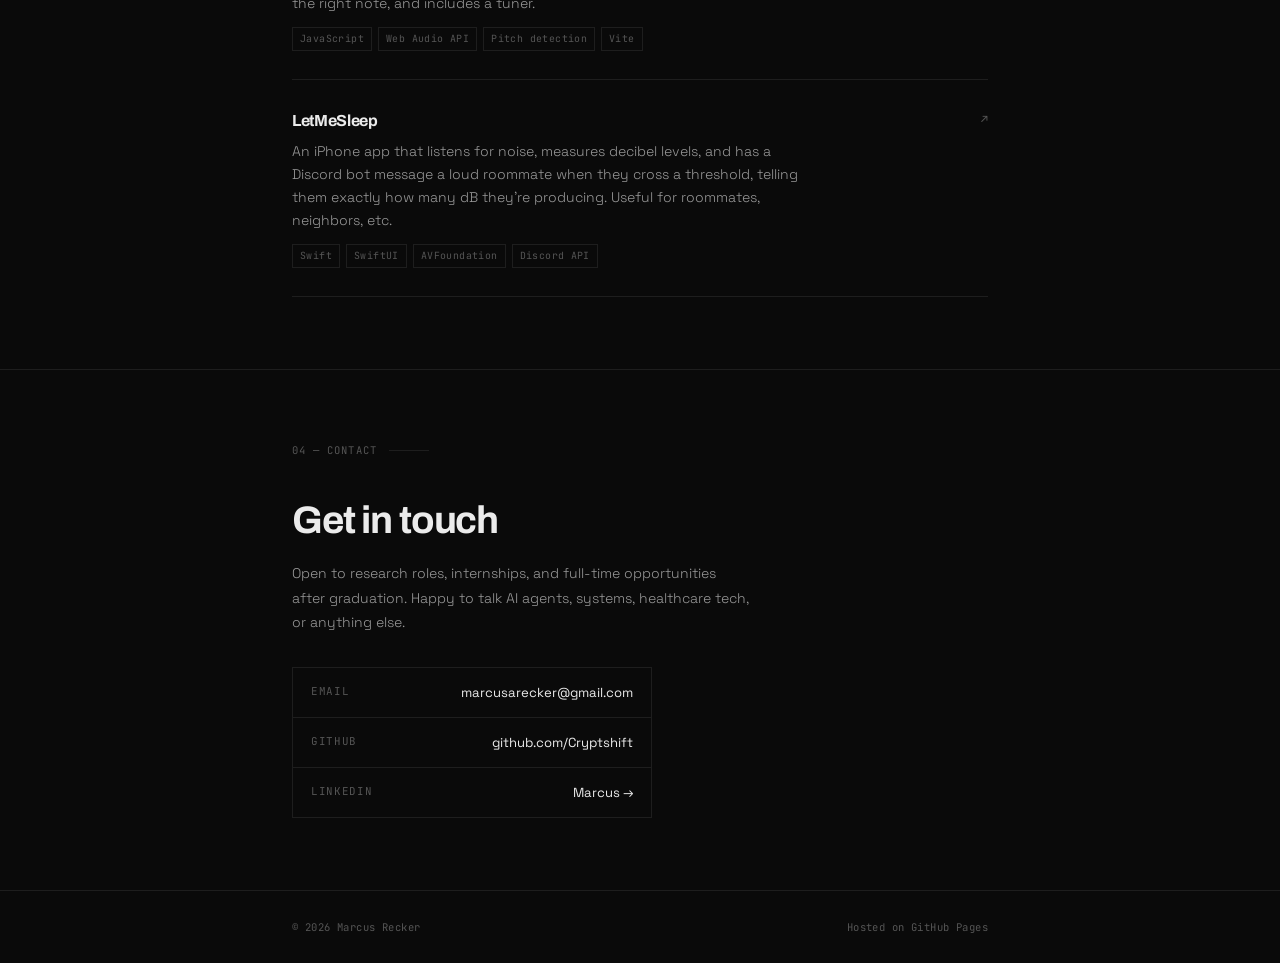
==== commit dd9ad5f4: "Add DashCare Group role and current projects Name CaseDrive for the 2023 and 2024 internships (on-si" ====
--- a/index.html
+++ b/index.html
@@ -4,6 +4,7 @@
   <meta charset="UTF-8" />
   <meta name="viewport" content="width=device-width, initial-scale=1.0" />
   <title>Marcus Recker</title>
+  <meta name="description" content="Marcus Recker, Artificial Intelligence student at UC San Diego. Builds AI agents and automation for healthcare operations." />
   <link rel="preconnect" href="https://fonts.googleapis.com" />
   <link rel="preconnect" href="https://fonts.gstatic.com" crossorigin />
   <link href="https://fonts.googleapis.com/css2?family=Archivo:wght@400;500;700;900&family=Space+Grotesk:wght@300;400;500&family=JetBrains+Mono:wght@400;500&display=swap" rel="stylesheet" />
@@ -451,9 +452,9 @@
       <p class="hero-label">AI Student · UC San Diego</p>
       <h1>Marcus<br>Recker</h1>
       <p class="hero-desc">
-        Artificial Intelligence student who builds things end-to-end.
-        I've shipped production software at a DSO, built healthcare automation
-        pipelines, and have hands-on experience in Python, C, and Java.
+        Artificial Intelligence student who builds AI agents end-to-end.
+        I automate back-office work for a dental service organization, and
+        I'm working toward research on making agents reliable.
       </p>
       <div class="hero-links">
         <a href="#projects" class="link-primary">View Projects</a>
@@ -469,16 +470,21 @@
       <h2>Background</h2>
       <p class="about-text">
         I'm an Artificial Intelligence student at UC San Diego. I've worked across
-        the stack — AI/ML pipelines, full-stack web development, and systems-level
-        programming in C. Two summers of industry experience in healthcare tech at
-        a DSO, building software that handled real patient data under real
-        compliance constraints.
+        the stack: LLM agents and automation, full-stack web development, and
+        systems programming in C. I've done three internships in healthcare tech,
+        two summers at CaseDrive and now DashCare Group, building software that
+        handles real patient data under real compliance constraints.
       </p>
       <p class="about-text">
         I like working on things that matter operationally. If there's a manual
         process that shouldn't be manual, or a system that needs to be reliable
         and auditable, that's where I want to be.
       </p>
+      <p class="about-text">
+        Next, I want to research how to make AI agents reliable enough to trust
+        with real work. I'm looking to join a UCSD lab now and plan to apply to
+        PhD programs in fall 2027.
+      </p>
       <div class="about-meta" role="list">
         <div class="meta-item" role="listitem">
           <p class="meta-label">School</p>
@@ -490,11 +496,11 @@
         </div>
         <div class="meta-item" role="listitem">
           <p class="meta-label">Focus</p>
-          <p class="meta-value">AI / ML</p>
+          <p class="meta-value">LLM agents</p>
         </div>
         <div class="meta-item" role="listitem">
           <p class="meta-label">Status</p>
-          <p class="meta-value">Current Student</p>
+          <p class="meta-value">Graduating Fall 2027</p>
         </div>
       </div>
     </div>
@@ -509,10 +515,24 @@
 
         <div class="exp-item">
           <div class="exp-header">
+            <span class="exp-role">AI Automation Intern</span>
+            <span class="exp-period">Jun 2026 – Present</span>
+          </div>
+          <p class="exp-company">DashCare Group · On-site over summer, remote during the school year</p>
+          <ul class="exp-bullets">
+            <li>Build LLM-powered agents that turn plain-English requests into automated workflows across payroll, payments, and accounting.</li>
+            <li>Integrate with Gusto, QuickBooks Online, GoDaddy Poynt, and the practices' management software through APIs and browser automation.</li>
+            <li>Design for patient data from the start: read-only by default, sensitive data kept out of logs and alerts, and anything uncertain routed to a person.</li>
+            <li>Built monitoring that checks every automation, names what broke, and alerts the team.</li>
+          </ul>
+        </div>
+
+        <div class="exp-item">
+          <div class="exp-header">
             <span class="exp-role">AI Developer Intern</span>
             <span class="exp-period">Summer 2024</span>
           </div>
-          <p class="exp-company">Dental Service Organization (DSO)</p>
+          <p class="exp-company">CaseDrive · Seattle, WA · On-site</p>
           <ul class="exp-bullets">
             <li>Built facial recognition systems for patient identity verification, working within HIPAA and patient confidentiality requirements.</li>
             <li>Designed and implemented data pipelines handling PHI with strict access controls and audit logging.</li>
@@ -525,7 +545,7 @@
             <span class="exp-role">Full-Stack Developer Intern</span>
             <span class="exp-period">Summer 2023</span>
           </div>
-          <p class="exp-company">Dental Service Organization (DSO)</p>
+          <p class="exp-company">CaseDrive · Seattle, WA · On-site</p>
           <ul class="exp-bullets">
             <li>Developed and maintained production web applications serving clinical and administrative users.</li>
             <li>Built features across the stack — front-end UI through backend APIs and database queries.</li>
@@ -544,68 +564,79 @@
       <h2>Things I've built</h2>
       <div class="project-list">
 
-        <!-- EMR Automation — private, no external link -->
+        <!-- Canvas Copilot -->
         <div class="project-row project-no-link">
           <div>
-            <p class="project-title">Medical Data Entry Automation</p>
+            <p class="project-title">Canvas Copilot</p>
             <p class="project-desc">
-              End-to-end pipeline that eliminates manual "print and retype" workflows between
-              Electronic Medical Records systems. Extracts structured fields from PDF exports,
-              normalizes and maps them via a declarative DSL, runs probabilistic patient matching,
-              and writes to the target EMR via API or RPA. Includes a human-in-the-loop review
-              queue for low-confidence fields and a full audit trail exportable to CSV or SIEM.
-              Handles PHI — HIPAA compliant with per-tenant encryption and redacted logs.
+              A local, read-only agent that watches UC San Diego's Canvas and my course
+              syllabi so no deadline slips by. UCSD doesn't let students create API tokens,
+              so it combines the Canvas calendar feed, each course's announcement feed, and
+              a Playwright harvester that reads syllabi, including course sites outside Canvas.
             </p>
             <div class="project-tags">
               <span class="tag">Python</span>
               <span class="tag">Playwright</span>
-              <span class="tag">PostgreSQL</span>
-              <span class="tag">Redis</span>
-              <span class="tag">FHIR / HL7</span>
-              <span class="tag">HIPAA</span>
-              <span class="tag-private">Private — PHI</span>
+              <span class="tag">SQLite</span>
+              <span class="tag">iCal / Atom</span>
             </div>
           </div>
-          <div class="project-link-col">
-            <span class="project-arrow" aria-hidden="true">🔒</span>
-          </div>
-        </div>
-
-        <!-- NoWakeUpInDeepSleep -->
-        <a href="https://github.com/Cryptshift" class="project-row" target="_blank" rel="noopener noreferrer">
+          <div class="project-link-col"></div>
+        </div>
+
+        <!-- Voxtral Reader -->
+        <div class="project-row project-no-link">
           <div>
-            <p class="project-title">NoWakeUpInDeepSleep</p>
+            <p class="project-title">Voxtral Reader</p>
             <p class="project-desc">
-              Apple Watch app that suppresses notifications and wake events during
-              detected deep sleep phases. Users set a flexible wake window rather
-              than a fixed alarm, letting the watch find the right moment to surface
-              them at a lighter sleep stage.
+              Reads scientific papers aloud with Mistral's Voxtral text-to-speech model,
+              running locally on Apple Silicon. It extracts a PDF's text, cleans it up for
+              listening, and plays it back in a small web app. Nothing leaves the machine.
+            </p>
+            <div class="project-tags">
+              <span class="tag">Python</span>
+              <span class="tag">FastAPI</span>
+              <span class="tag">MLX</span>
+              <span class="tag">Text-to-speech</span>
+            </div>
+          </div>
+          <div class="project-link-col"></div>
+        </div>
+
+        <!-- Realtime Guitar Tutor -->
+        <div class="project-row project-no-link">
+          <div>
+            <p class="project-title">Realtime Guitar Tutor</p>
+            <p class="project-desc">
+              A browser app that listens to a guitar through the microphone, detects pitch
+              in real time, and scores each note against a song for pitch and timing. It
+              shows beginner tabs as you play, has a step-by-step mode that waits for the
+              right note, and includes a tuner.
+            </p>
+            <div class="project-tags">
+              <span class="tag">JavaScript</span>
+              <span class="tag">Web Audio API</span>
+              <span class="tag">Pitch detection</span>
+              <span class="tag">Vite</span>
+            </div>
+          </div>
+          <div class="project-link-col"></div>
+        </div>
+
+        <!-- LetMeSleep -->
+        <a href="https://github.com/Cryptshift/LetMeSleep" class="project-row" target="_blank" rel="noopener noreferrer">
+          <div>
+            <p class="project-title">LetMeSleep</p>
+            <p class="project-desc">
+              An iPhone app that listens for noise, measures decibel levels, and has a
+              Discord bot message a loud roommate when they cross a threshold, telling them
+              exactly how many dB they're producing. Useful for roommates, neighbors, etc.
             </p>
             <div class="project-tags">
               <span class="tag">Swift</span>
               <span class="tag">SwiftUI</span>
-              <span class="tag">HealthKit</span>
-              <span class="tag">watchOS</span>
-            </div>
-          </div>
-          <div class="project-link-col">
-            <span class="project-arrow">↗</span>
-          </div>
-        </a>
-
-        <!-- LetMeSleep -->
-        <a href="https://github.com/Cryptshift" class="project-row" target="_blank" rel="noopener noreferrer">
-          <div>
-            <p class="project-title">LetMeSleep</p>
-            <p class="project-desc">
-              Discord bot that monitors ambient noise via microphone, measures decibel
-              levels, and automatically messages a loud roommate when they cross a
-              threshold — telling them exactly how many dB they're producing. Useful for roomates, neighbors, etc.
-            </p>
-            <div class="project-tags">
-              <span class="tag">Python</span>
-              <span class="tag">discord.py</span>
-              <span class="tag">PyAudio</span>
+              <span class="tag">AVFoundation</span>
+              <span class="tag">Discord API</span>
             </div>
           </div>
           <div class="project-link-col">
@@ -623,8 +654,8 @@
       <p class="section-num">04 &mdash; Contact</p>
       <h2>Get in touch</h2>
       <p class="contact-line">
-        Open to internships, research roles, and full-time opportunities after graduation.
-        Happy to talk systems, AI, healthcare tech, or anything else.
+        Open to research roles, internships, and full-time opportunities after graduation.
+        Happy to talk AI agents, systems, healthcare tech, or anything else.
       </p>
       <div class="contact-links">
         <a href="mailto:marcusarecker@gmail.com" class="contact-link-row">
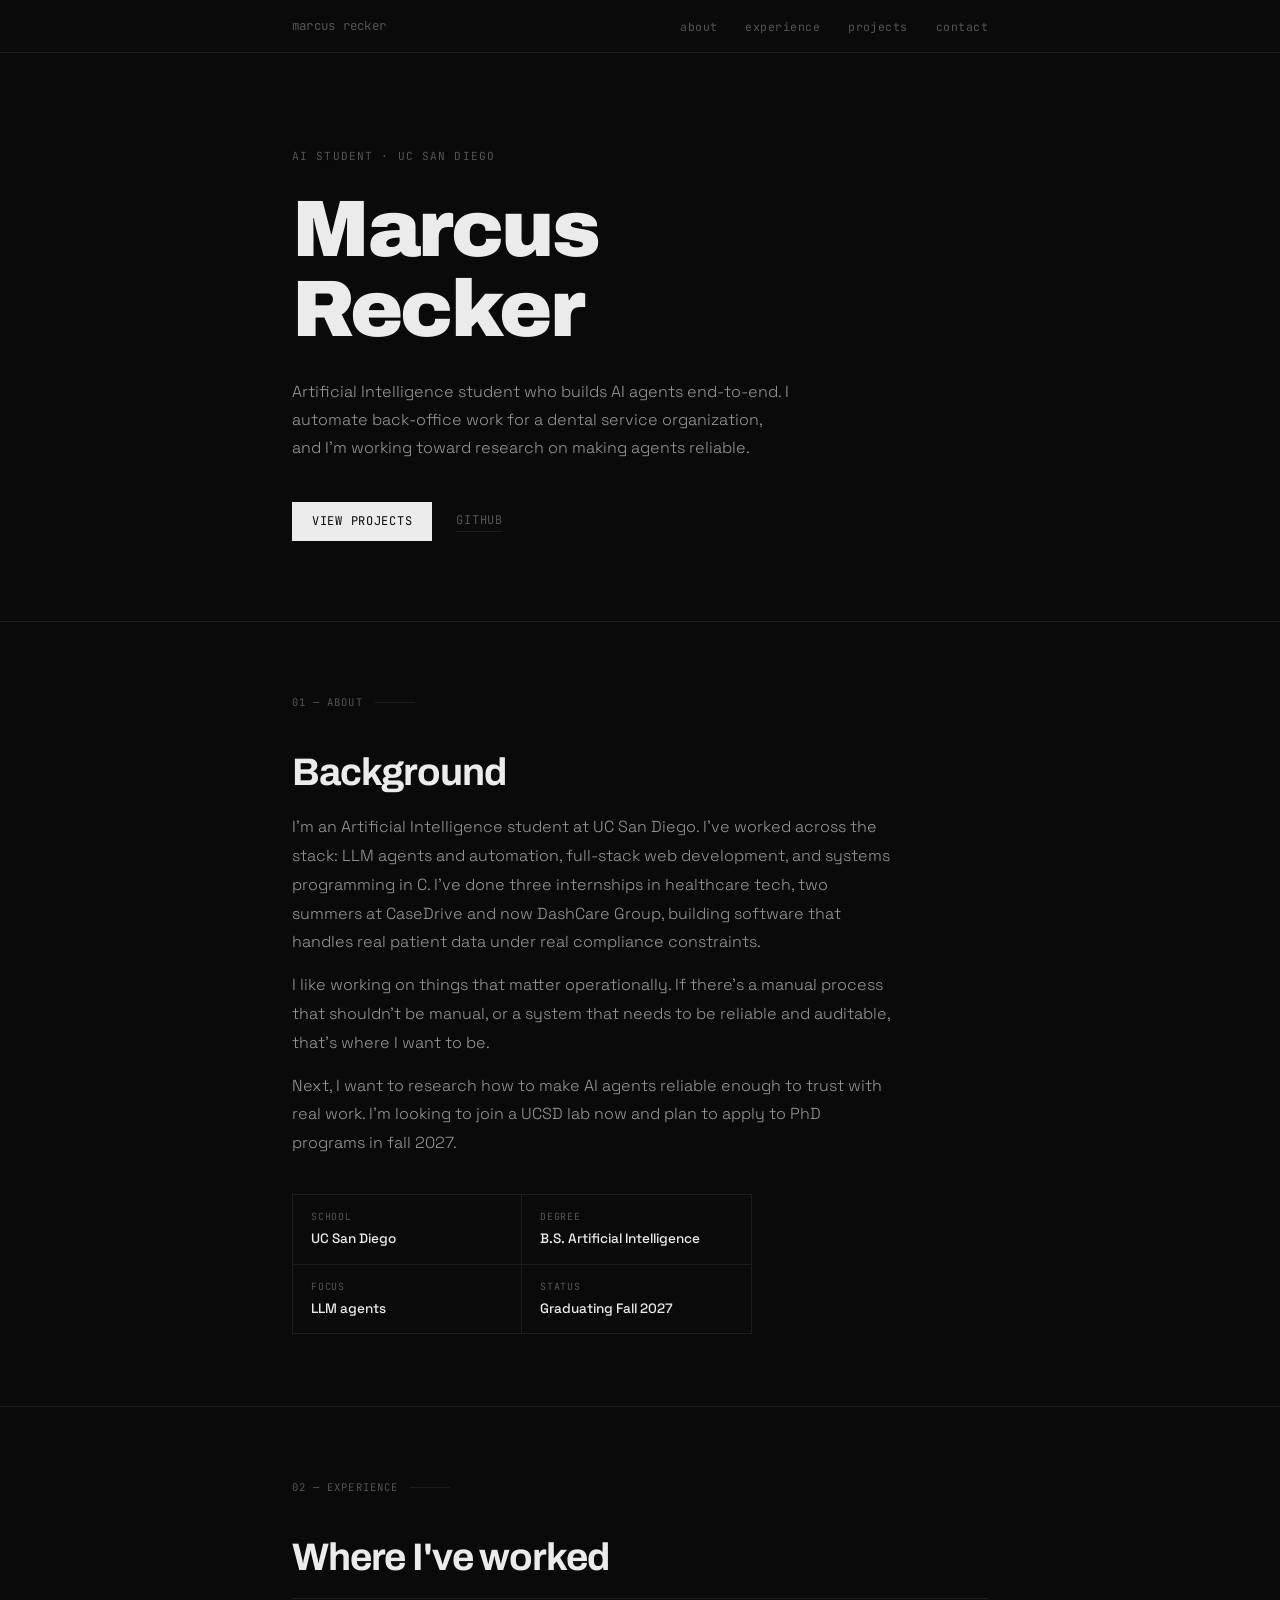
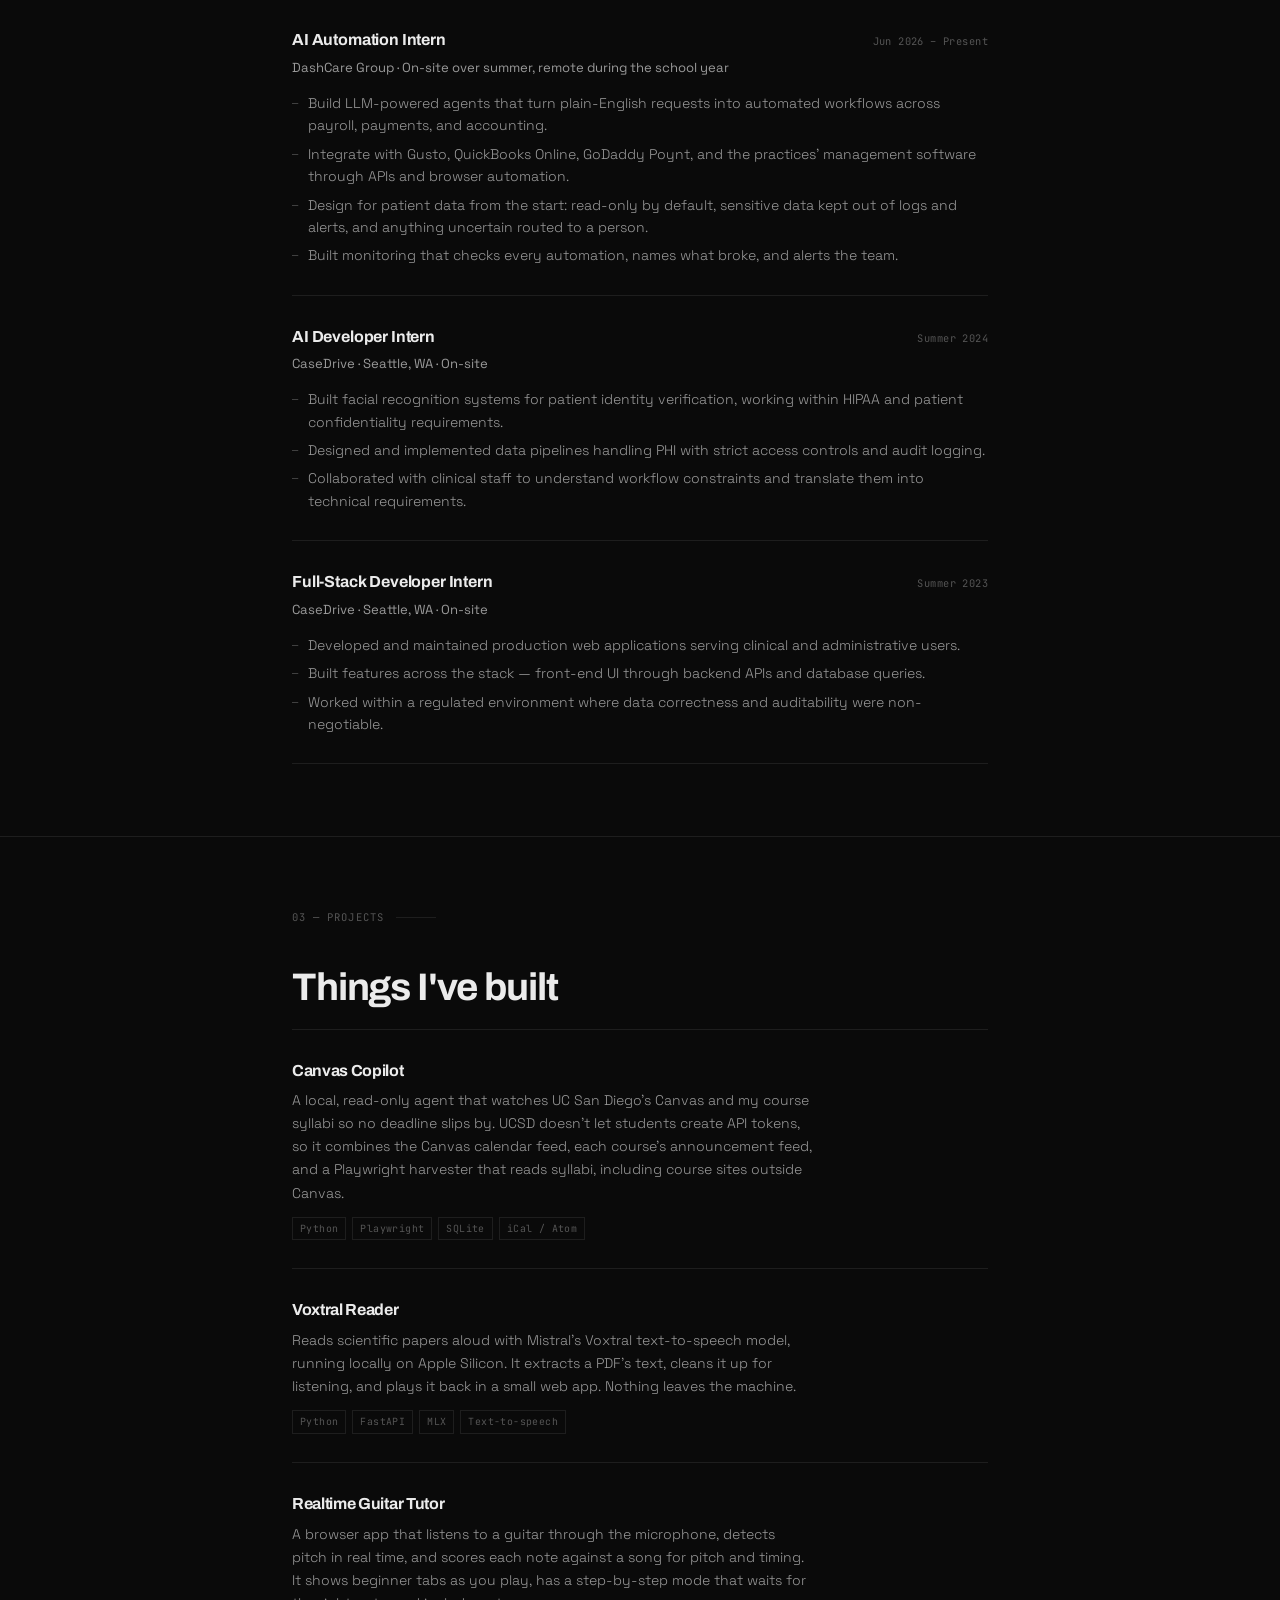
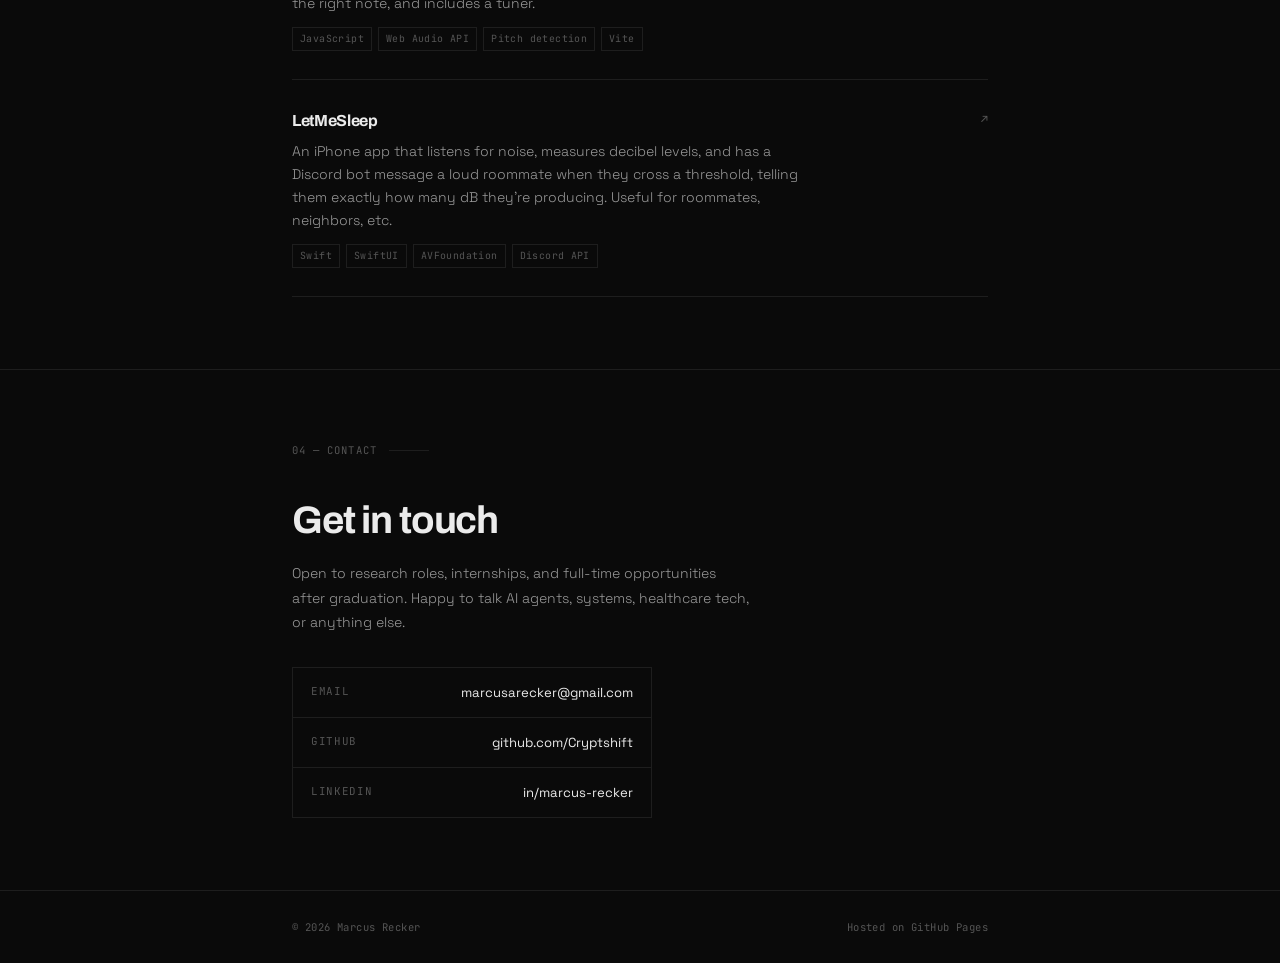
==== commit b86db23b: "Point the LinkedIn link at the new custom URL Co-Authored-By: Claude Opus 5.5 <noreply@anthropic.com" ====
--- a/index.html
+++ b/index.html
@@ -666,9 +666,9 @@
           <span class="contact-link-label">GitHub</span>
           <span class="contact-link-value">github.com/Cryptshift</span>
         </a>
-        <a href="https://www.linkedin.com/in/marcus-recker-bab229290/" target="_blank" rel="noopener noreferrer" class="contact-link-row">
+        <a href="https://www.linkedin.com/in/marcus-recker/" target="_blank" rel="noopener noreferrer" class="contact-link-row">
           <span class="contact-link-label">LinkedIn</span>
-          <span class="contact-link-value">Marcus →</span>
+          <span class="contact-link-value">in/marcus-recker</span>
         </a>
       </div>
     </div>
